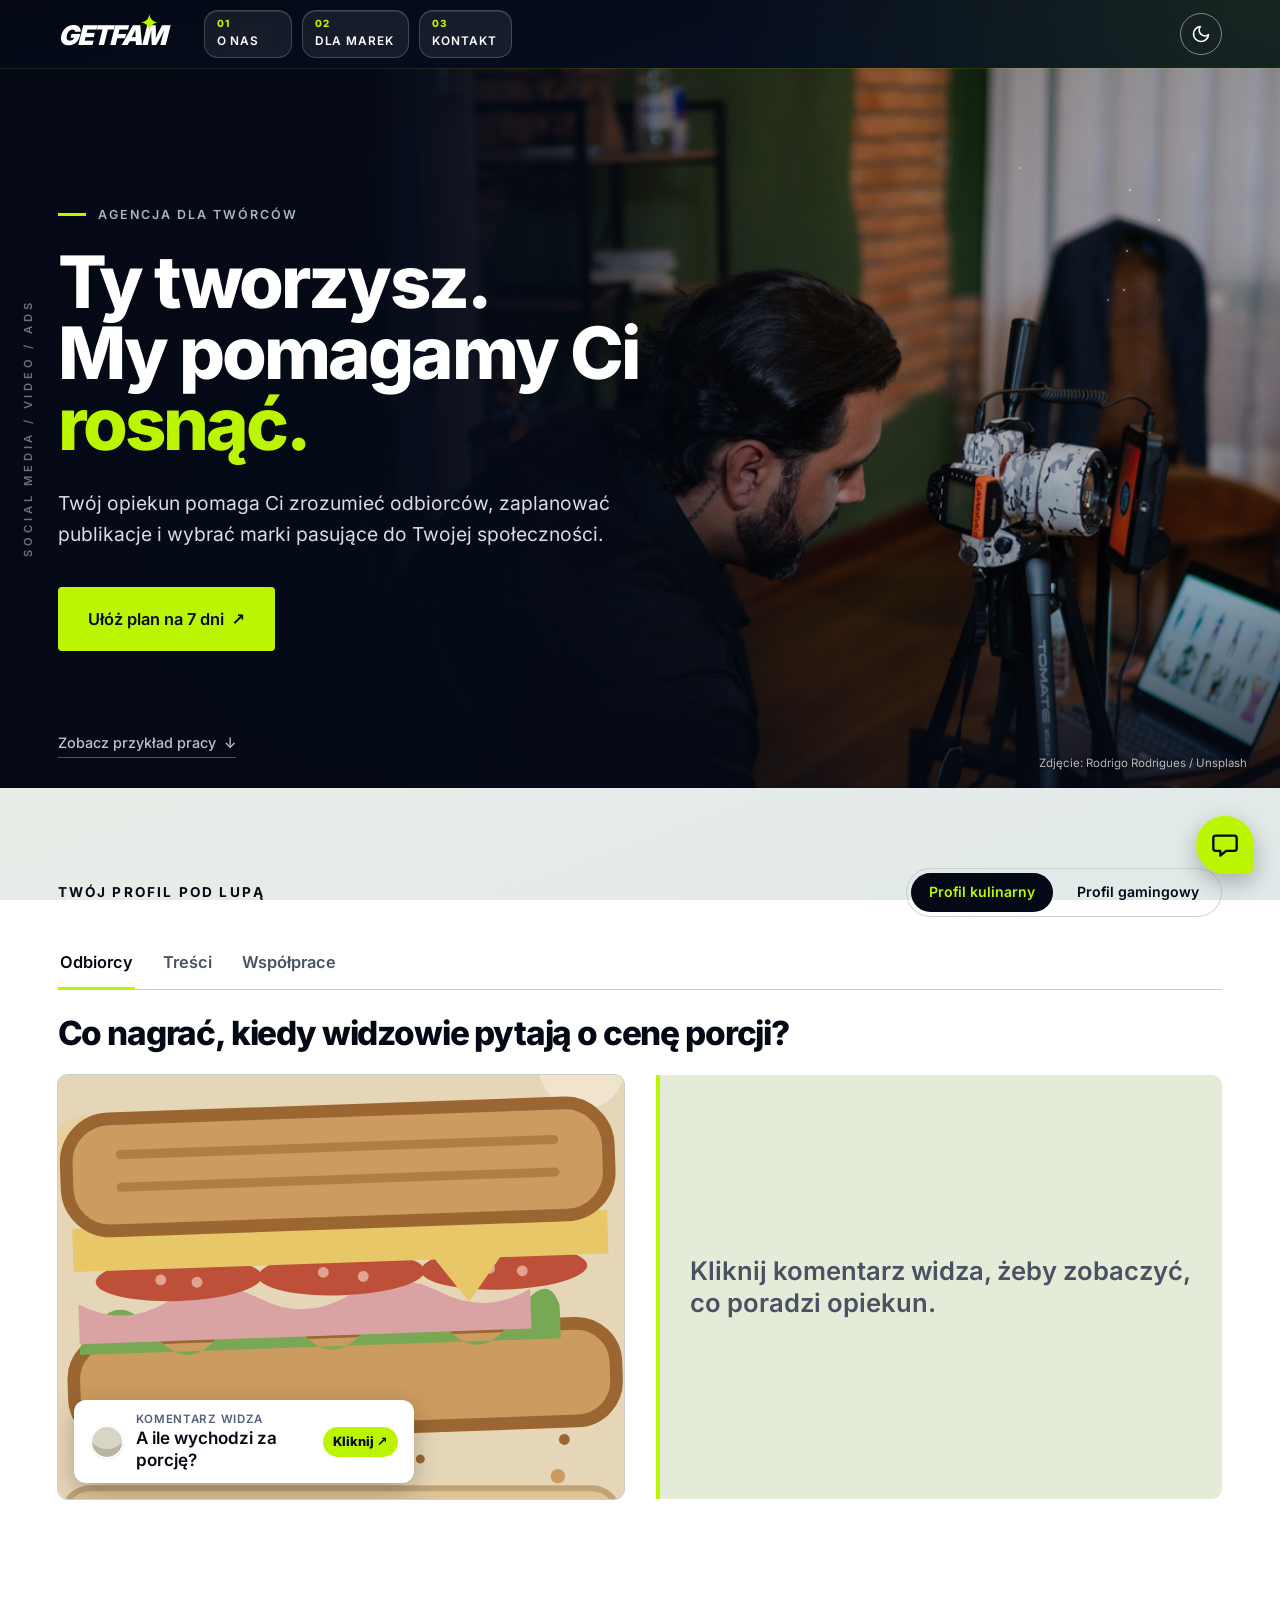
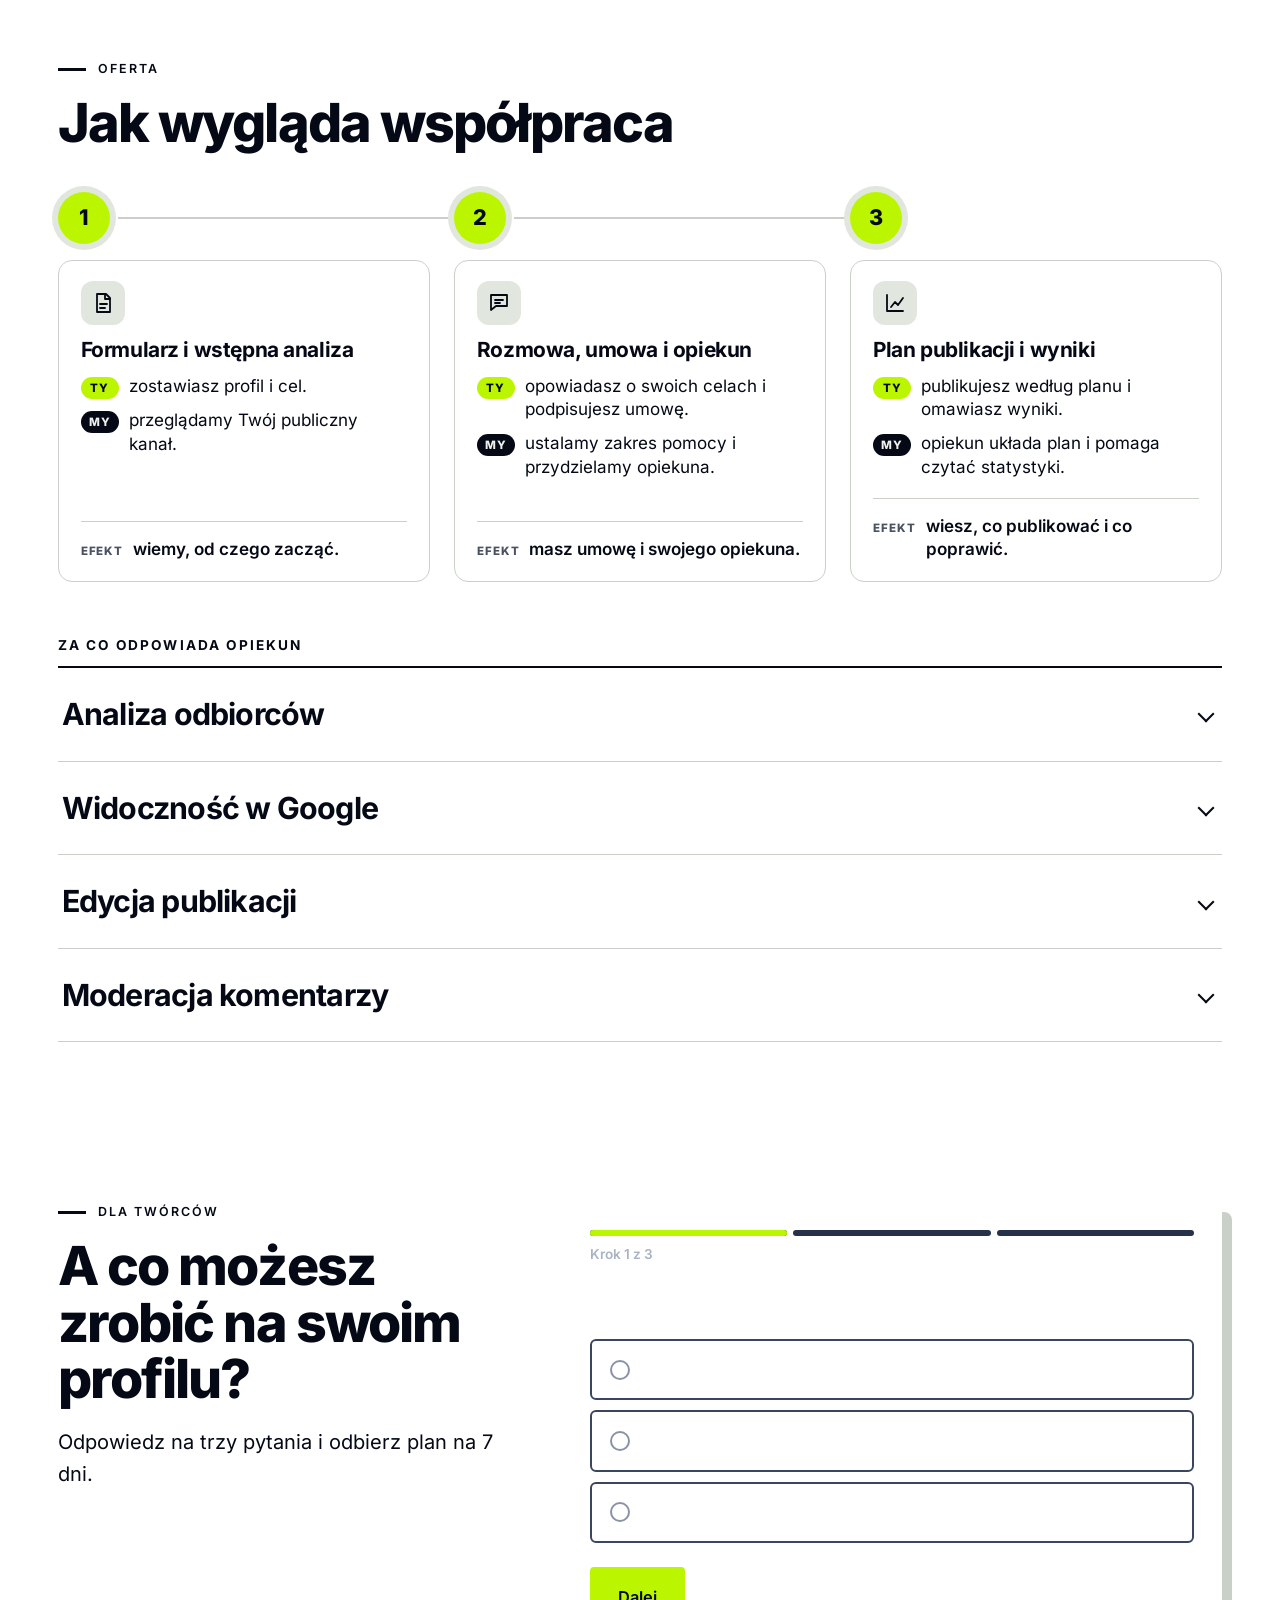
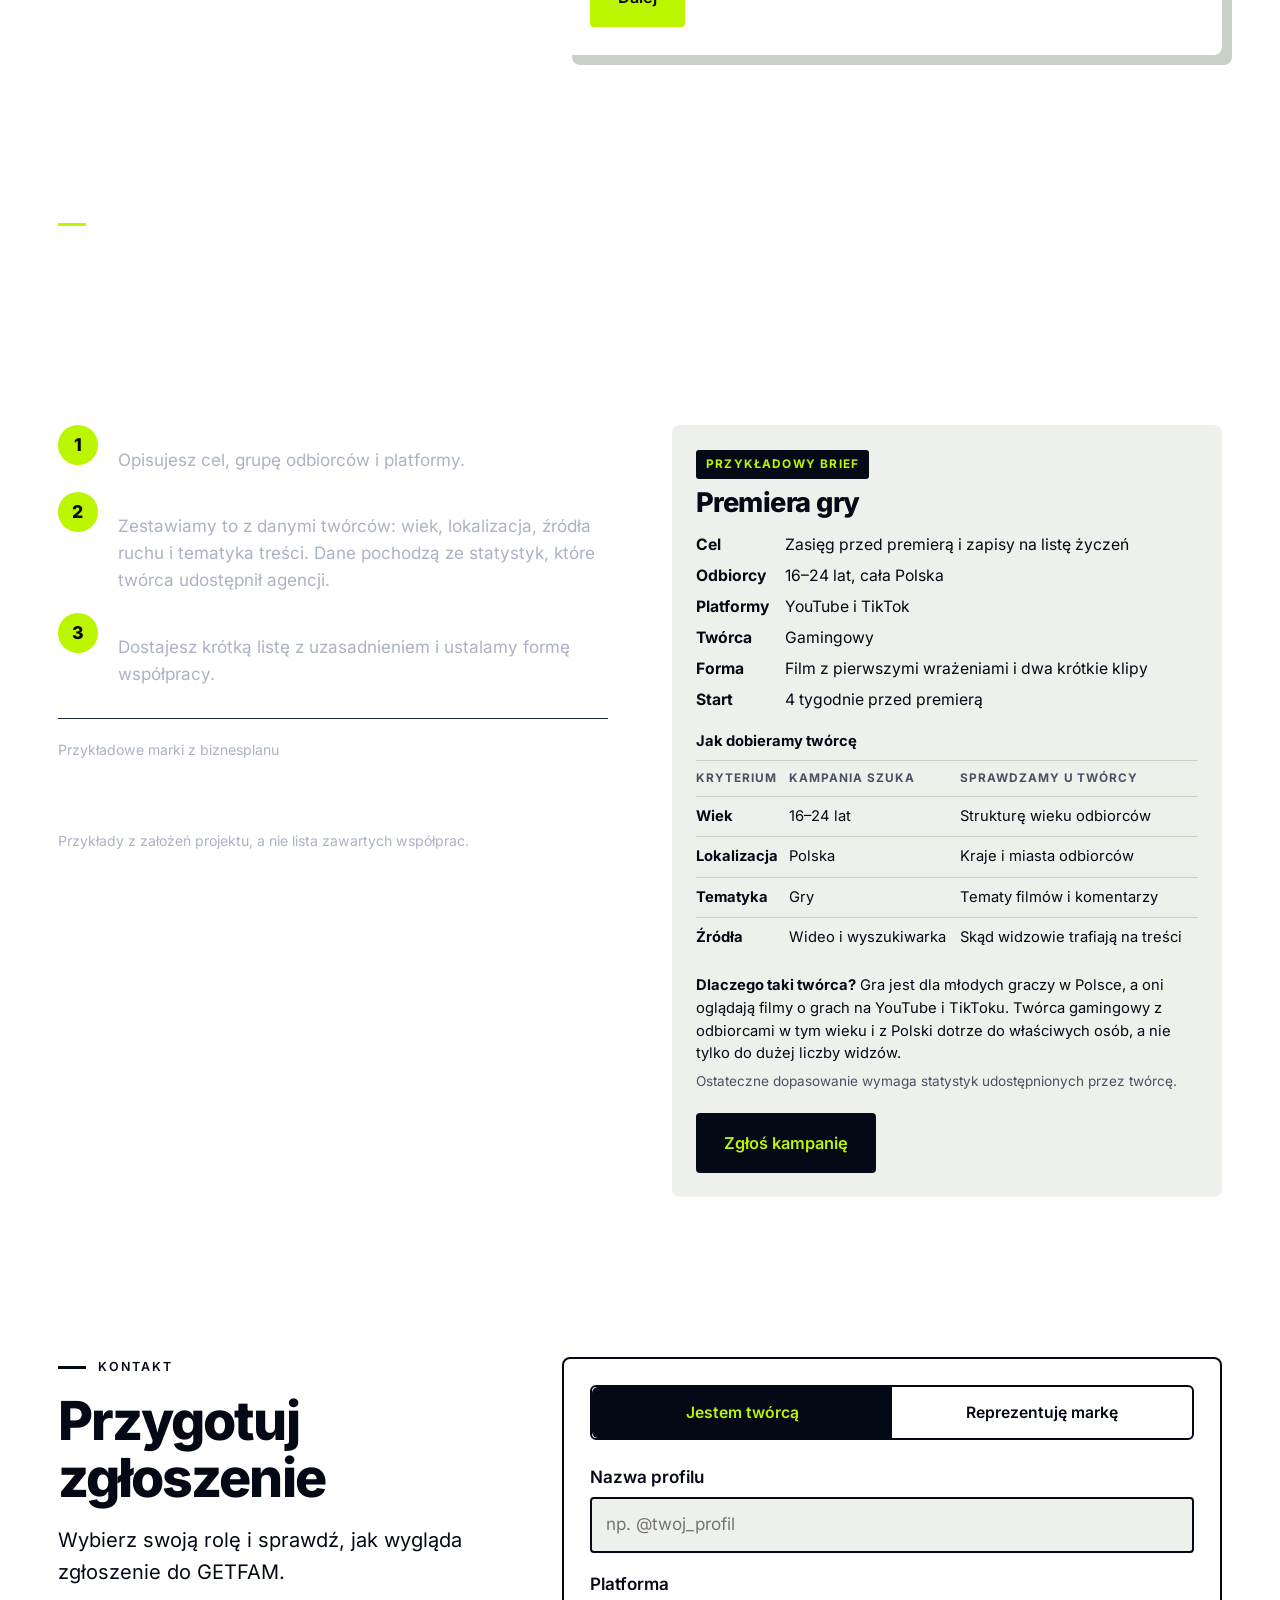
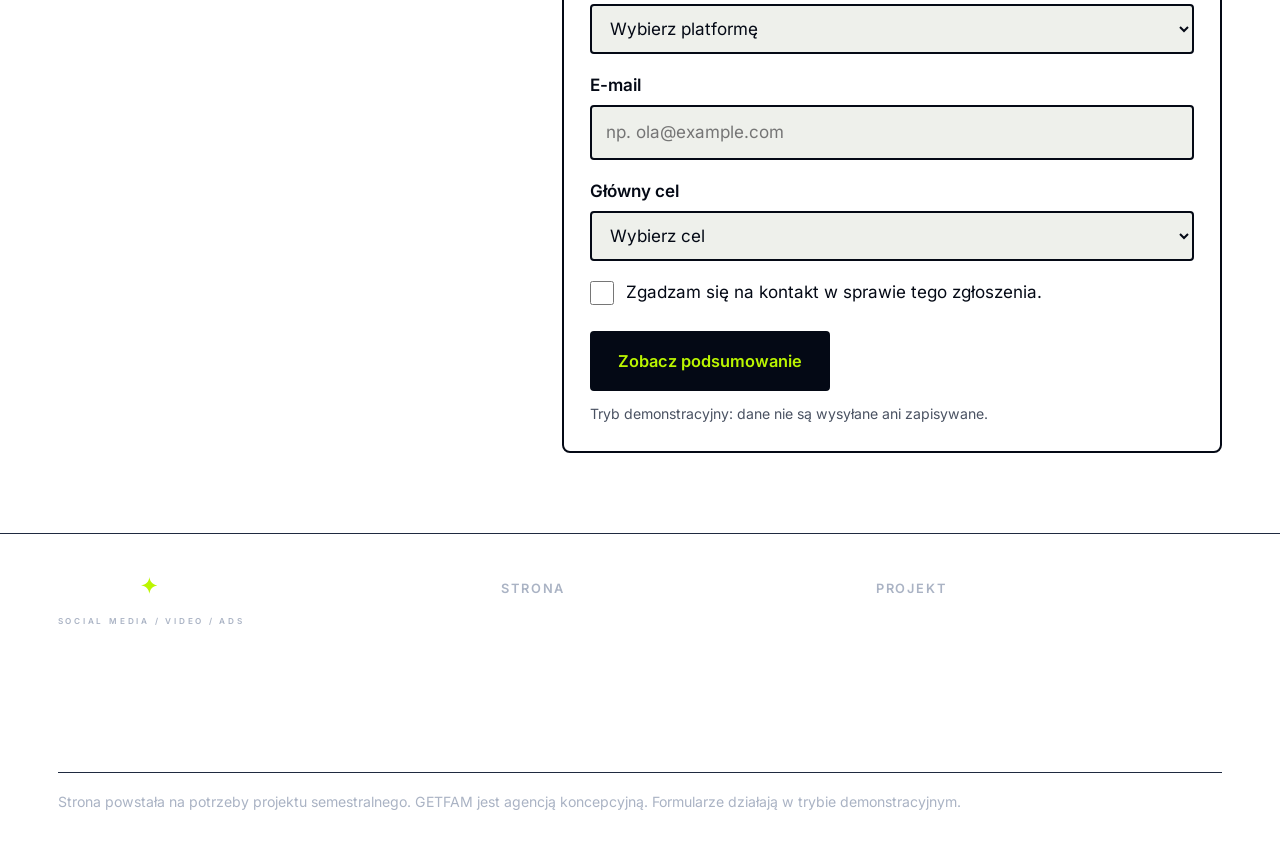
==== index.html @ a7b16c66 "Spójny gradient tła, nowe menu w polach, stonowane ilustracje kulinarne Co-Authored-By: Claude Sonne" ====
<!doctype html>
<html lang="pl">
<head>
  <meta charset="utf-8">
  <meta name="viewport" content="width=device-width, initial-scale=1">
  <title>GETFAM – agencja dla twórców internetowych</title>
  <meta name="description" content="GETFAM to ogólnopolska agencja dla osób od 16. roku życia, które chcą zostać twórcami internetowymi albo rozwinąć swój profil. Osobisty opiekun, analiza statystyk i współprace z markami.">
  <link rel="icon" href="data:image/svg+xml,%3Csvg xmlns='http://www.w3.org/2000/svg' viewBox='0 0 32 32'%3E%3Crect width='32' height='32' fill='%23040915'/%3E%3Cpath d='M16 3c1 8 5 12 13 13-8 1-12 5-13 13-1-8-5-12-13-13 8-1 12-5 13-13z' fill='%23bbf600'/%3E%3C/svg%3E">
  <script>
    (function () {
      var h = document.documentElement;
      h.classList.add('js');
      var t = null;
      try { t = localStorage.getItem('getfam-theme'); } catch (e) {}
      if (t !== 'light' && t !== 'dark') t = (window.matchMedia && window.matchMedia('(prefers-color-scheme: dark)').matches) ? 'dark' : 'light';
      h.setAttribute('data-theme', t);
      if (!(window.matchMedia && window.matchMedia('(prefers-reduced-motion: reduce)').matches)) h.classList.add('intro');
    })();
  </script>
  <link rel="stylesheet" href="css/style.css?v=20261119w">
</head>
<body>
  <a class="skip-link" href="#main">Przejdź do treści</a>

  <header class="site-header on-dark">
    <div class="container">
      <a class="logo" href="index.html" aria-label="GETFAM – strona główna">
        <svg class="logo__star" viewBox="0 0 24 24" aria-hidden="true" focusable="false"><path d="M12 0c.8 7 5 11.2 12 12-7 .8-11.2 5-12 12-.8-7-5-11.2-12-12 7-.8 11.2-5 12-12z"/></svg>GETFAM
      </a>
      <div class="header-right">
        <nav class="site-nav" id="menu" aria-label="Główna nawigacja">
          <ul>
            <li><a href="#oferta">O nas</a></li>
            <li><a href="#marki">Dla marek</a></li>
            <li><a href="#kontakt">Kontakt</a></li>
          </ul>
        </nav>
        <button class="theme-toggle" type="button" id="theme-toggle" aria-pressed="false" aria-label="Ciemny motyw" title="Przełącz motyw jasny / ciemny">
          <svg class="i-moon" viewBox="0 0 24 24" aria-hidden="true" focusable="false"><path d="M21 12.8A9 9 0 1 1 11.2 3a7 7 0 0 0 9.8 9.8z"/></svg>
          <svg class="i-sun" viewBox="0 0 24 24" aria-hidden="true" focusable="false"><circle cx="12" cy="12" r="4"/><path d="M12 2v2M12 20v2M4.9 4.9l1.4 1.4M17.7 17.7l1.4 1.4M2 12h2M20 12h2M4.9 19.1l1.4-1.4M17.7 6.3l1.4-1.4"/></svg>
        </button>
        <button class="nav-toggle" type="button" aria-expanded="false" aria-controls="menu">Menu</button>
      </div>
    </div>
  </header>

  <main id="main">
    <!-- PIERWSZY EKRAN -->
    <section class="hero on-dark" id="top" aria-labelledby="hero-title">
      <div class="hero__bg">
        <picture>
          <source media="(max-width: 739px)" srcset="img/hero-mobile.jpg" width="1000" height="1000">
          <img src="img/hero-wide.jpg" width="2200" height="1400" alt="Twórca w półprofilu pochyla się nad aparatem na statywie w studiu. Z prawej wpada jasne, ciepłe światło.">
        </picture>
      </div>
      <div class="hero__shade" aria-hidden="true"></div>
      <div class="dust" id="dust" aria-hidden="true">
        <div class="shaft" id="shaft"></div>
      </div>

      <div class="container hero__inner">
        <div class="hero__copy">
          <p class="eyebrow">Agencja dla twórców</p>
          <h1 id="hero-title"><span>Ty tworzysz.</span> <span>My pomagamy Ci</span> <span class="accent">rosnąć.</span></h1>
          <p class="hero__lead">Twój opiekun pomaga Ci zrozumieć odbiorców, zaplanować publikacje i wybrać marki pasujące do Twojej społeczności.</p>
          <div class="btn-row">
            <a class="btn btn--primary" href="#audyt" id="hero-cta">Ułóż plan na 7 dni <span class="btn__arrow" aria-hidden="true">↗</span></a>
          </div>
        </div>
      </div>
      <div class="hero__rail" aria-hidden="true"><span>Social media / Video / Ads</span></div>
      <a class="hero__scroll" href="#rolka">Zobacz przykład pracy <span aria-hidden="true">↓</span></a>
      <p class="hero__credit">Zdjęcie: Rodrigo Rodrigues / Unsplash</p>
    </section>


<!-- TWÓJ PROFIL POD LUPĄ -->
    <section class="section profile" id="rolka" aria-labelledby="profile-title">
      <div class="container">
        <div class="profile__head">
          <h2 class="profile__title" id="profile-title">Twój profil pod lupą</h2>
          <div class="examples" role="group" aria-label="Wybierz przykład profilu">
          <button class="chip" type="button" data-ex="food" aria-pressed="true">Profil kulinarny</button>
          <button class="chip" type="button" data-ex="game" aria-pressed="false">Profil gamingowy</button>
          </div>
        </div>

        <div class="pex" id="ex-food">
          <div class="tabs" role="tablist" aria-label="Obszar decyzji">
            <button class="tab" role="tab" type="button" id="food-tab-audience" aria-selected="true" aria-controls="food-panel-audience">Odbiorcy</button>
            <button class="tab" role="tab" type="button" id="food-tab-content" aria-selected="false" aria-controls="food-panel-content" tabindex="-1">Treści</button>
            <button class="tab" role="tab" type="button" id="food-tab-collab" aria-selected="false" aria-controls="food-panel-collab" tabindex="-1">Współprace</button>
          </div>

          <div class="panel" role="tabpanel" id="food-panel-audience" aria-labelledby="food-tab-audience" tabindex="0">
            <h3 class="panel__q">Co nagrać, kiedy widzowie pytają o cenę porcji?</h3>
            <div class="case">
              <figure class="case__shot">
                <img src="img/kadr-kanapka.svg" alt="Ciasny kadr gotowej kanapki z jednej rolki kulinarnej" width="540" height="960">
                <button class="comment" type="button" aria-expanded="false">
                  <span class="comment__avatar" aria-hidden="true"></span>
                  <span class="comment__body">
                    <span class="comment__who">Komentarz widza</span>
                    <span class="comment__text">A ile wychodzi za porcję?</span>
                  </span>
                  <span class="comment__go" aria-hidden="true">Kliknij ↗</span>
                </button>
              </figure>
              <div class="case__rec" aria-live="polite">
                <p class="rec__idle">Kliknij komentarz widza, żeby zobaczyć, co poradzi opiekun.</p>
                <div class="rec__body" hidden>
                  <p class="rec__label">Rekomendacja opiekuna</p>
                  <p class="rec__text">Zrób serię „Obiady do 15 zł”. W pierwszym kadrze pokaż danie i cenę porcji.</p>
                  <p class="rec__measure">Po trzech odcinkach porównaj liczbę zapisów na 1000 wyświetleń.</p>
                </div>
              </div>
            </div>
          </div>

          <div class="panel" role="tabpanel" id="food-panel-content" aria-labelledby="food-tab-content" tabindex="0" hidden>
            <h3 class="panel__q">Jak zacząć rolkę, żeby widz został po 3 sekundach?</h3>
            <div class="clip" data-view="before" data-shot="a" data-result="off" data-cap-before="Gotowe danie pojawia się dopiero w 8. sekundzie." data-cap-after="Rolka zaczyna się od przekrojonego dania, a składniki wracają zaraz potem." data-label-before="Kadr otwierający: składniki rozłożone na blacie" data-label-after="Nowy kadr otwierający: przekrojone danie">
              <div class="clip__frame" role="img" aria-label="Kadr otwierający: składniki rozłożone na blacie">
                <img class="shot shot--a" src="img/kadr-skladniki.svg" alt="" width="540" height="960">
                <img class="shot shot--b" src="img/kadr-kanapka.svg" alt="" width="540" height="960">
                <span class="clip__time" aria-hidden="true">0:00</span>
              </div>
              <div class="clip__side">
                <div class="switch" role="group" aria-label="Wersja rolki">
                  <button type="button" data-view="before" aria-pressed="true">Pierwsza wersja</button>
                  <button type="button" data-view="after" aria-pressed="false">Po przesunięciu</button>
                </div>
                <p class="clip__caption" aria-live="polite">Gotowe danie pojawia się dopiero w 8. sekundzie.</p>

                <div class="timeline" aria-hidden="true">
                  <div class="timeline__track">
                    <div class="seg seg--cut"><img src="img/kadr-kanapka.svg" alt=""><span>Przekrojenie</span></div>
                    <div class="seg seg--ing"><img src="img/kadr-skladniki.svg" alt=""><span>Składniki</span></div>
                    <div class="seg seg--recipe"><span>Przepis</span></div>
                  </div>
                  <div class="timeline__ticks"><span>0:00</span><span>0:08</span><span>0:15</span></div>
                </div>

                <figure class="retention">
                  <figcaption>Ile osób zostaje po 3 sekundach</figcaption>
                  <div class="bar-row"><span>Pierwsza wersja</span><div class="bar"><i style="--w:41%"></i></div><b>41%</b></div>
                  <div class="bar-row"><span>Po przesunięciu</span><div class="bar bar--after"><i style="--w:63%"></i></div><b>63%</b></div>
                </figure>
              </div>
            </div>
          </div>

          <div class="panel" role="tabpanel" id="food-panel-collab" aria-labelledby="food-tab-collab" tabindex="0" hidden>
            <h3 class="panel__q">Firma chce być w Twoim filmie. Jak to zrobić dobrze?</h3>
            <div class="picker">
              <p class="picker__label" id="food-picker-label">Firma płaci Ci za pokazanie jej produktu w Twoim filmie. Kliknij produkt, a zobaczysz, jak opiekun wymyśliłby taki film, żeby widzowie go polubili:</p>
              <div class="chips" role="group" aria-labelledby="food-picker-label">
                <button class="chip" type="button" data-pick="makaron" data-idea="Odcinek „Makaron na trzy sposoby”: jeden produkt, trzy przepisy poniżej 10 zł za porcję." data-why="Twoi widzowie pytają o cenę porcji, więc film pokazuje to, czego i tak szukają." aria-pressed="false">Makaron</button>
                <button class="chip" type="button" data-pick="ryz" data-idea="Seria „Ryż na cały tydzień”: pięć obiadów z jednego opakowania, z ceną porcji w pierwszym kadrze." data-why="To rozwija Twój pomysł na tanie obiady, więc film nie wygląda jak reklama." aria-pressed="false">Ryż</button>
                <button class="chip" type="button" data-pick="pomidory" data-idea="Rolka „Jedna puszka, trzy dania”: sos, zupa i shakshuka, z kosztem każdego dania na ekranie." data-why="Widzowie dostają konkretny przepis, a marka jest w nim naturalnie." aria-pressed="false">Pomidory w puszce</button>
              </div>
              <div class="insight__tip pick-out" aria-live="polite"><p class="pick-hint">Wybierz jedną z opcji powyżej.</p></div>
            </div>
          </div>
        </div>

        <div class="pex" id="ex-game" hidden>
          <div class="tabs" role="tablist" aria-label="Obszar decyzji">
            <button class="tab" role="tab" type="button" id="game-tab-audience" aria-selected="true" aria-controls="game-panel-audience">Odbiorcy</button>
            <button class="tab" role="tab" type="button" id="game-tab-content" aria-selected="false" aria-controls="game-panel-content" tabindex="-1">Treści</button>
            <button class="tab" role="tab" type="button" id="game-tab-collab" aria-selected="false" aria-controls="game-panel-collab" tabindex="-1">Współprace</button>
          </div>

          <div class="panel" role="tabpanel" id="game-panel-audience" aria-labelledby="game-tab-audience" tabindex="0">
            <h3 class="panel__q">Co nagrać, kiedy widzowie pytają o Twoje ustawienia?</h3>
            <div class="case">
              <figure class="case__shot">
                <img src="img/kadr-gra-akcja.svg" alt="Ujęcie z gry akcji: celownik na sylwetce przeciwnika, pasek zdrowia i amunicji" width="540" height="960">
                <button class="comment" type="button" aria-expanded="false">
                  <span class="comment__avatar" aria-hidden="true"></span>
                  <span class="comment__body">
                    <span class="comment__who">Komentarz widza</span>
                    <span class="comment__text">Jakie masz ustawienia myszki?</span>
                  </span>
                  <span class="comment__go" aria-hidden="true">Kliknij ↗</span>
                </button>
              </figure>
              <div class="case__rec" aria-live="polite">
                <p class="rec__idle">Kliknij komentarz widza, żeby zobaczyć, co poradzi opiekun.</p>
                <div class="rec__body" hidden>
                  <p class="rec__label">Rekomendacja opiekuna</p>
                  <p class="rec__text">Nagraj film „Moje ustawienia w 60 sekund”. Pokaż czułość i celownik na ekranie już w pierwszej sekundzie.</p>
                  <p class="rec__measure">Po trzech filmach porównaj liczbę zapisów i udostępnień na 1000 wyświetleń.</p>
                </div>
              </div>
            </div>
          </div>

          <div class="panel" role="tabpanel" id="game-panel-content" aria-labelledby="game-tab-content" tabindex="0" hidden>
            <h3 class="panel__q">Jak zacząć klip, żeby widz został po 3 sekundach?</h3>
            <div class="clip" data-view="before" data-shot="a" data-result="off" data-cap-before="Najlepsza akcja zaczyna się dopiero w 8. sekundzie." data-cap-after="Klip zaczyna się od akcji, a wstęp i ładowanie gry znikają." data-label-before="Kadr otwierający: ekran ładowania gry" data-label-after="Nowy kadr otwierający: akcja z gry">
              <div class="clip__frame" role="img" aria-label="Kadr otwierający: ekran ładowania gry">
                <img class="shot shot--a" src="img/kadr-gra-wstep.svg" alt="" width="540" height="960">
                <img class="shot shot--b" src="img/kadr-gra-akcja.svg" alt="" width="540" height="960">
                <span class="clip__time" aria-hidden="true">0:00</span>
              </div>
              <div class="clip__side">
                <div class="switch" role="group" aria-label="Wersja rolki">
                  <button type="button" data-view="before" aria-pressed="true">Pierwsza wersja</button>
                  <button type="button" data-view="after" aria-pressed="false">Po przesunięciu</button>
                </div>
                <p class="clip__caption" aria-live="polite">Najlepsza akcja zaczyna się dopiero w 8. sekundzie.</p>

                <div class="timeline" aria-hidden="true">
                  <div class="timeline__track">
                    <div class="seg seg--cut"><img src="img/kadr-gra-akcja.svg" alt=""><span>Akcja</span></div>
                    <div class="seg seg--ing"><img src="img/kadr-gra-wstep.svg" alt=""><span>Wstęp</span></div>
                    <div class="seg seg--recipe"><span>Komentarz</span></div>
                  </div>
                  <div class="timeline__ticks"><span>0:00</span><span>0:08</span><span>0:15</span></div>
                </div>

                <figure class="retention">
                  <figcaption>Ile osób zostaje po 3 sekundach</figcaption>
                  <div class="bar-row"><span>Pierwsza wersja</span><div class="bar"><i style="--w:38%"></i></div><b>38%</b></div>
                  <div class="bar-row"><span>Po przesunięciu</span><div class="bar bar--after"><i style="--w:59%"></i></div><b>59%</b></div>
                </figure>
              </div>
            </div>
          </div>

          <div class="panel" role="tabpanel" id="game-panel-collab" aria-labelledby="game-tab-collab" tabindex="0" hidden>
            <h3 class="panel__q">Firma chce być w Twoim filmie. Jak to zrobić dobrze?</h3>
            <div class="picker">
              <p class="picker__label" id="game-picker-label">Firma płaci Ci za pokazanie jej produktu w Twoim filmie. Kliknij produkt, a zobaczysz, jak opiekun wymyśliłby taki film, żeby widzowie go polubili:</p>
              <div class="chips" role="group" aria-labelledby="game-picker-label">
                <button class="chip" type="button" data-pick="sluchawki" data-idea="Film „Słychać wroga wcześniej?”: ta sama mapa, dwa zestawy słuchawek i porównanie wyników." data-why="Widzowie sami chcą wiedzieć, czy sprzęt daje przewagę, więc test ich interesuje." aria-pressed="false">Słuchawki</button>
                <button class="chip" type="button" data-pick="fotel" data-idea="Seria „Sześć godzin w jednym fotelu”: maraton gry z notatką o komforcie po każdej godzinie." data-why="Twoi widzowie grają długo, więc komfort jest dla nich realnym tematem." aria-pressed="false">Fotel gamingowy</button>
                <button class="chip" type="button" data-pick="klucze" data-idea="Premiera gry: pierwsze wrażenia na żywo i krótkie klipy z najlepszymi momentami." data-why="To zwykły format Twojego kanału, a marka dostaje zasięg przed premierą." aria-pressed="false">Nowa gra</button>
              </div>
              <div class="insight__tip pick-out" aria-live="polite"><p class="pick-hint">Wybierz jedną z opcji powyżej.</p></div>
            </div>
          </div>
        </div>
      </div>
    </section>


<!-- OFERTA -->
    <section class="section section--alt" id="oferta" aria-labelledby="offer-title">
      <div class="container">
        <p class="eyebrow">Oferta</p>
        <h2 class="section-title" id="offer-title">Jak wygląda współpraca</h2>

        <ol class="steps3" id="steps3">
          <li class="step">
            <span class="step__num" aria-hidden="true">1</span>
            <div class="step__card">
              <span class="step__icon"><svg viewBox="0 0 24 24" aria-hidden="true" focusable="false"><path d="M6 3h9l4 4v14H6z"/><path d="M14 3v5h5M9 13h7M9 17h5"/></svg></span>
              <h3>Formularz i wstępna analiza</h3>
              <p class="step__row"><b class="step__who step__who--you">Ty</b><span>zostawiasz profil i cel.</span></p>
              <p class="step__row"><b class="step__who">My</b><span>przeglądamy Twój publiczny kanał.</span></p>
              <p class="step__out"><b>Efekt</b><span>wiemy, od czego zacząć.</span></p>
            </div>
          </li>
          <li class="step">
            <span class="step__num" aria-hidden="true">2</span>
            <div class="step__card">
              <span class="step__icon"><svg viewBox="0 0 24 24" aria-hidden="true" focusable="false"><path d="M4 4h16v11H9l-5 4z"/><path d="M8 9h8M8 12h5"/></svg></span>
              <h3>Rozmowa, umowa i opiekun</h3>
              <p class="step__row"><b class="step__who step__who--you">Ty</b><span>opowiadasz o swoich celach i podpisujesz umowę.</span></p>
              <p class="step__row"><b class="step__who">My</b><span>ustalamy zakres pomocy i przydzielamy opiekuna.</span></p>
              <p class="step__out"><b>Efekt</b><span>masz umowę i swojego opiekuna.</span></p>
            </div>
          </li>
          <li class="step">
            <span class="step__num" aria-hidden="true">3</span>
            <div class="step__card">
              <span class="step__icon"><svg viewBox="0 0 24 24" aria-hidden="true" focusable="false"><path d="M4 20V4M4 20h16"/><path d="M8 16l4-5 3 3 5-7"/></svg></span>
              <h3>Plan publikacji i wyniki</h3>
              <p class="step__row"><b class="step__who step__who--you">Ty</b><span>publikujesz według planu i omawiasz wyniki.</span></p>
              <p class="step__row"><b class="step__who">My</b><span>opiekun układa plan i pomaga czytać statystyki.</span></p>
              <p class="step__out"><b>Efekt</b><span>wiesz, co publikować i co poprawić.</span></p>
            </div>
          </li>
        </ol>

        <h3 class="services-title">Za co odpowiada opiekun</h3>
        <div class="services">
          <details class="service">
            <summary>Analiza odbiorców</summary>
            <div class="service__body">
              <p>Za Twoją zgodą korzystamy z danych o wieku i lokalizacji odbiorców, źródłach ruchu i wyświetleniach. Opiekun tłumaczy je prostym językiem.</p>
              <p class="example"><b>Przykład</b>Większość nowych widzów trafia do Ciebie z wyszukiwarki, a nie z polecanych? Kolejny film warto oprzeć na pytaniu, które ludzie wpisują w wyszukiwarkę.</p>
            </div>
          </details>
          <details class="service">
            <summary>Widoczność w Google</summary>
            <div class="service__body">
              <p>Dbamy o SEO, czyli o to, żeby publiczne treści dało się znaleźć w Google. Tytuł i opis mówią wyszukiwarce, o czym jest materiał, więc pomagamy je pisać.</p>
              <p class="example"><b>Przykład</b>Film „Jak zacząć na TikToku: 5 pierwszych kroków” z opisem, który w pierwszych zdaniach powtarza to pytanie, ma większą szansę trafić do osoby, która wpisała je w Google.</p>
            </div>
          </details>
          <details class="service">
            <summary>Edycja publikacji</summary>
            <div class="service__body">
              <p>W uzgodnionym zakresie pomagamy skracać materiały, dodawać napisy i poprawiać opisy. Decyzja o publikacji zawsze należy do Ciebie.</p>
              <p class="example"><b>Przykład</b>Wysyłasz surowy film. Dostajesz propozycję skrótu i napisów, a Ty akceptujesz ją albo wskazujesz poprawki.</p>
            </div>
          </details>
          <details class="service">
            <summary>Moderacja komentarzy</summary>
            <div class="service__body">
              <p>Na Twoją prośbę ukrywamy spam i obraźliwe komentarze według zasad, które ustalisz z opiekunem. Działamy tylko w uzgodnionym zakresie.</p>
              <p class="example"><b>Przykład</b>Ustalasz, że ukrywamy linki reklamowe i wulgaryzmy. Pytania widzów zostawiamy Tobie albo oznaczamy do odpowiedzi.</p>
            </div>
          </details>
        </div>
      </div>
    </section>


<!-- AUDYT -->
    <section class="section" id="audyt" aria-labelledby="audit-title">
      <div class="container audit-wrap">
        <div>
          <p class="eyebrow">Dla twórców</p>
          <h2 class="section-title" id="audit-title">A co możesz zrobić na swoim profilu?</h2>
          <p class="lead">Odpowiedz na trzy pytania i odbierz plan na 7 dni.</p>
        </div>

        <div class="audit" id="audit">
          <form id="audit-form" novalidate>
            <ol class="audit__progress" aria-hidden="true">
              <li></li><li></li><li></li>
            </ol>
            <p class="audit__count" id="audit-count" aria-live="polite">Krok 1 z 3</p>

            <fieldset class="audit__step" data-key="platform">
              <legend tabindex="-1">Na jakiej platformie tworzysz?</legend>
              <div class="options">
                <label class="option"><input type="radio" name="platform" value="tiktok"><span class="option__body">TikTok</span></label>
                <label class="option"><input type="radio" name="platform" value="instagram"><span class="option__body">Instagram</span></label>
                <label class="option"><input type="radio" name="platform" value="youtube"><span class="option__body">YouTube</span></label>
              </div>
            </fieldset>

            <fieldset class="audit__step" data-key="stage" hidden>
              <legend tabindex="-1">Na jakim jesteś etapie?</legend>
              <div class="options">
                <label class="option"><input type="radio" name="stage" value="start"><span class="option__body">Dopiero zaczynam<small>Mam kilka materiałów albo żadnego.</small></span></label>
                <label class="option"><input type="radio" name="stage" value="irregular"><span class="option__body">Publikuję nieregularnie<small>Są przerwy i brakuje stałego rytmu.</small></span></label>
                <label class="option"><input type="radio" name="stage" value="regular"><span class="option__body">Publikuję regularnie<small>Mam stały rytm i historię statystyk.</small></span></label>
              </div>
            </fieldset>

            <fieldset class="audit__step" data-key="goal" hidden>
              <legend tabindex="-1">Co jest dla Ciebie najważniejsze?</legend>
              <div class="options">
                <label class="option"><input type="radio" name="goal" value="reach"><span class="option__body">Większy zasięg</span></label>
                <label class="option"><input type="radio" name="goal" value="community"><span class="option__body">Aktywniejsza społeczność</span></label>
                <label class="option"><input type="radio" name="goal" value="brand"><span class="option__body">Pierwsza współpraca z marką</span></label>
              </div>
            </fieldset>

            <p class="audit__error" id="audit-error" role="alert" hidden>Wybierz jedną odpowiedź, żeby przejść dalej.</p>

            <div class="audit__actions" id="audit-actions">
              <button class="btn" type="button" id="audit-back" hidden>Wstecz</button>
              <button class="btn btn--primary" type="button" id="audit-next">Dalej</button>
            </div>
          </form>

          <div class="audit__result" id="audit-result" hidden>
            <div class="result-head">
              <h3 id="audit-result-title" tabindex="-1">Twój plan na 7 dni</h3>
              <span class="burst" id="audit-burst" aria-hidden="true"><i></i><i></i><i></i></span>
            </div>
            <p class="audit__summary" id="audit-summary"></p>
            <ol class="plan" id="audit-plan"></ol>
            <p class="audit__disclaimer">Wskazówki ogólne, dobrane do trzech odpowiedzi. Nie są analizą Twojego konta ani obietnicą wyników.</p>
            <div class="audit__actions">
              <button class="btn btn--primary" type="button" id="audit-to-form">Omów plan z opiekunem</button>
              <button class="btn" type="button" id="audit-edit">Cofnij do ostatniego kroku</button>
              <button class="btn btn--ghost" type="button" id="audit-restart">Zrób audyt od nowa</button>
            </div>
          </div>
        </div>
      </div>
    </section>

    <!-- DLA MAREK -->
    <section class="section section--dark on-dark" id="marki" aria-labelledby="brands-title">
      <div class="container">
        <p class="eyebrow">Dla marek</p>
        <h2 class="section-title" id="brands-title">Dobieramy twórcę do odbiorców kampanii</h2>
        <p class="lead">Nie zaczynamy od liczby obserwujących, tylko od pytania, kto ma zobaczyć kampanię.</p>

        <div class="brands-grid">
          <div>
            <ol class="steps-list">
              <li>
                <div><h3>Brief</h3><p>Opisujesz cel, grupę odbiorców i platformy.</p></div>
              </li>
              <li>
                <div><h3>Porównanie odbiorców</h3><p>Zestawiamy to z danymi twórców: wiek, lokalizacja, źródła ruchu i tematyka treści. Dane pochodzą ze statystyk, które twórca udostępnił agencji.</p></div>
              </li>
              <li>
                <div><h3>Propozycja twórców</h3><p>Dostajesz krótką listę z uzasadnieniem i ustalamy formę współpracy.</p></div>
              </li>
            </ol>

            <div class="brand-list">
              <p class="fine">Przykładowe marki z biznesplanu</p>
              <p class="names">CeraVe · War Thunder · Lipton · G2A · KFC · InPost · Shein · Temu · Zalando</p>
              <p class="fine">Przykłady z założeń projektu, a nie lista zawartych współprac.</p>
            </div>
          </div>

          <article class="brief" aria-labelledby="brief-title">
            <span class="tag">Przykładowy brief</span>
            <h3 id="brief-title">Premiera gry</h3>
            <dl>
              <dt>Cel</dt><dd>Zasięg przed premierą i zapisy na listę życzeń</dd>
              <dt>Odbiorcy</dt><dd>16–24 lat, cała Polska</dd>
              <dt>Platformy</dt><dd>YouTube i TikTok</dd>
              <dt>Twórca</dt><dd>Gamingowy</dd>
              <dt>Forma</dt><dd>Film z pierwszymi wrażeniami i dwa krótkie klipy</dd>
              <dt>Start</dt><dd>4 tygodnie przed premierą</dd>
            </dl>
            <table class="match">
              <caption>Jak dobieramy twórcę</caption>
              <thead><tr><th scope="col">Kryterium</th><th scope="col">Kampania szuka</th><th scope="col">Sprawdzamy u twórcy</th></tr></thead>
              <tbody>
                <tr><th scope="row">Wiek</th><td>16–24 lat</td><td>Strukturę wieku odbiorców</td></tr>
                <tr><th scope="row">Lokalizacja</th><td>Polska</td><td>Kraje i miasta odbiorców</td></tr>
                <tr><th scope="row">Tematyka</th><td>Gry</td><td>Tematy filmów i komentarzy</td></tr>
                <tr><th scope="row">Źródła</th><td>Wideo i wyszukiwarka</td><td>Skąd widzowie trafiają na treści</td></tr>
              </tbody>
            </table>
            <p class="why"><strong>Dlaczego taki twórca?</strong> Gra jest dla młodych graczy w Polsce, a oni oglądają filmy o grach na YouTube i TikToku. Twórca gamingowy z odbiorcami w tym wieku i z Polski dotrze do właściwych osób, a nie tylko do dużej liczby widzów.</p>
            <p class="match-note">Ostateczne dopasowanie wymaga statystyk udostępnionych przez twórcę.</p>
            <button class="btn btn--dark" type="button" id="brief-cta">Zgłoś kampanię</button>
          </article>
        </div>
      </div>
    </section>

    <!-- KONTAKT -->
    <section class="section" id="kontakt" aria-labelledby="contact-title">
      <div class="container contact-grid">
        <div>
          <p class="eyebrow">Kontakt</p>
          <h2 class="section-title" id="contact-title">Przygotuj zgłoszenie</h2>
          <p class="lead">Wybierz swoją rolę i sprawdź, jak wygląda zgłoszenie do GETFAM.</p>
        </div>

        <div class="form-card">
          <form id="contact-form" novalidate>
            <fieldset class="segmented" id="role-group">
              <legend class="sr-only">Kim jesteś?</legend>
              <label><input type="radio" name="role" value="creator" checked><span>Jestem twórcą</span></label>
              <label><input type="radio" name="role" value="brand"><span>Reprezentuję markę</span></label>
            </fieldset>

            <p class="form-status" id="form-status" role="alert" hidden></p>

            <div data-role="creator">
              <div class="field">
                <label for="c_name">Nazwa profilu</label>
                <input type="text" id="c_name" name="c_name" autocomplete="off" aria-describedby="c_name-error" placeholder="np. @twoj_profil">
                <p class="field__error" id="c_name-error" hidden></p>
              </div>
              <div class="field">
                <label for="c_platform">Platforma</label>
                <select id="c_platform" name="c_platform" aria-describedby="c_platform-error">
                  <option value="">Wybierz platformę</option>
                  <option value="tiktok">TikTok</option>
                  <option value="instagram">Instagram</option>
                  <option value="youtube">YouTube</option>
                </select>
                <p class="field__error" id="c_platform-error" hidden></p>
              </div>
              <div class="field">
                <label for="c_email">E-mail</label>
                <input type="email" id="c_email" name="c_email" autocomplete="email" aria-describedby="c_email-error" placeholder="np. ola@example.com">
                <p class="field__error" id="c_email-error" hidden></p>
              </div>
              <div class="field">
                <label for="c_goal">Główny cel</label>
                <select id="c_goal" name="c_goal" aria-describedby="c_goal-error">
                  <option value="">Wybierz cel</option>
                  <option value="reach">Większy zasięg</option>
                  <option value="community">Aktywniejsza społeczność</option>
                  <option value="brand">Pierwsza współpraca z marką</option>
                </select>
                <p class="field__error" id="c_goal-error" hidden></p>
              </div>
            </div>

            <div data-role="brand" hidden>
              <div class="field">
                <label for="b_name">Nazwa firmy</label>
                <input type="text" id="b_name" name="b_name" autocomplete="organization" aria-describedby="b_name-error">
                <p class="field__error" id="b_name-error" hidden></p>
              </div>
              <div class="field">
                <label for="b_email">E-mail służbowy</label>
                <input type="email" id="b_email" name="b_email" autocomplete="email" aria-describedby="b_email-error" placeholder="np. imie@firma.pl">
                <p class="field__error" id="b_email-error" hidden></p>
              </div>
              <div class="field">
                <label for="b_brief">Krótki opis kampanii <span class="hint">Cel, odbiorcy, platformy, termin. Co najmniej 20 znaków.</span></label>
                <textarea id="b_brief" name="b_brief" aria-describedby="b_brief-error"></textarea>
                <p class="field__error" id="b_brief-error" hidden></p>
              </div>
            </div>

            <div class="field">
              <div class="check">
                <input type="checkbox" id="consent" name="consent" aria-describedby="consent-error">
                <label for="consent">Zgadzam się na kontakt w sprawie tego zgłoszenia.</label>
              </div>
              <p class="field__error" id="consent-error" hidden></p>
            </div>

            <button class="btn btn--dark" type="submit">Zobacz podsumowanie</button>
            <p class="muted form-note">Tryb demonstracyjny: dane nie są wysyłane ani zapisywane.</p>
          </form>

          <div class="summary" id="summary" hidden>
            <p class="demo-badge">Tryb demonstracyjny — dane nie zostały wysłane</p>
            <h3 id="summary-title" tabindex="-1">Podsumowanie zgłoszenia</h3>
            <dl id="summary-list"></dl>
            <div class="btn-row">
              <button class="btn btn--dark" type="button" id="summary-edit">Wróć do edycji</button>
              <button class="btn btn--ghost" type="button" id="summary-new">Nowe zgłoszenie</button>
            </div>
          </div>
        </div>
      </div>
    </section>
  </main>

  <footer class="site-footer on-dark">
    <div class="container">
      <div class="footer-grid">
        <div>
          <a class="logo" href="index.html" aria-label="GETFAM – strona główna">
            <svg class="logo__star" viewBox="0 0 24 24" aria-hidden="true" focusable="false"><path d="M12 0c.8 7 5 11.2 12 12-7 .8-11.2 5-12 12-.8-7-5-11.2-12-12 7-.8 11.2-5 12-12z"/></svg>GETFAM<span class="logo__tag">Social media / Video / Ads</span>
          </a>
        </div>
        <div>
          <h2>Strona</h2>
          <ul>
            <li><a href="#audyt">Dla twórców</a></li>
            <li><a href="#oferta">Oferta</a></li>
            <li><a href="#marki">Dla marek</a></li>
            <li><a href="#kontakt">Kontakt</a></li>
          </ul>
        </div>
        <div>
          <h2>Projekt</h2>
          <ul>
            <li><a href="o-projekcie.html">O projekcie</a></li>
          </ul>
        </div>
      </div>
      <p class="footer-note">Strona powstała na potrzeby projektu semestralnego. GETFAM jest agencją koncepcyjną. Formularze działają w trybie demonstracyjnym.</p>
    </div>
  </footer>

  <div class="gfbot" id="gfbot">
    <section class="gfbot__panel" id="gfbot-panel" role="dialog" aria-labelledby="gfbot-title" hidden>
      <header class="gfbot__head">
        <svg class="gfbot__star" viewBox="0 0 24 24" aria-hidden="true" focusable="false"><path d="M12 0c.8 7 5 11.2 12 12-7 .8-11.2 5-12 12-.8-7-5-11.2-12-12 7-.8 11.2-5 12-12z"/></svg>
        <h2 id="gfbot-title">Czat GETFAM</h2>
        <button class="gfbot__close" type="button" id="gfbot-close" aria-label="Zamknij czat">×</button>
      </header>
      <div class="gfbot__log" id="gfbot-log" role="log" aria-live="polite">
        <p class="gfbot__msg gfbot__msg--bot">Cześć! W czym możemy pomóc?</p>
      </div>
      <form class="gfbot__form" id="gfbot-form" autocomplete="off">
        <label class="sr-only" for="gfbot-input">Twoja wiadomość</label>
        <input type="text" id="gfbot-input" placeholder="Napisz wiadomość…" maxlength="300">
        <button type="submit" class="gfbot__send" aria-label="Wyślij">↗</button>
      </form>
    </section>
    <button class="gfbot__toggle" type="button" id="gfbot-toggle" aria-expanded="false" aria-controls="gfbot-panel" aria-label="Otwórz czat">
      <svg viewBox="0 0 24 24" aria-hidden="true" focusable="false"><path d="M4 4h16a2 2 0 0 1 2 2v9a2 2 0 0 1-2 2h-7l-5 4v-4H4a2 2 0 0 1-2-2V6a2 2 0 0 1 2-2z"/></svg>
    </button>
  </div>

  <script src="js/app.js?v=20261119w"></script>
</body>
</html>
---- css/style.css ----
/* GETFAM – styl strony (projekt semestralny) */

/* ---------- Font Inter (lokalnie, działa offline) ---------- */
@font-face {
  font-family: "Inter"; font-style: normal; font-weight: 100 900; font-display: swap;
  src: url("../fonts/inter-latin-ext.woff2") format("woff2");
  unicode-range: U+0100-02BA, U+02BD-02C5, U+02C7-02CC, U+02CE-02D7, U+02DD-02FF, U+0304, U+0308, U+0329, U+1D00-1DBF, U+1E00-1E9F, U+1EF2-1EFF, U+2020, U+20A0-20AB, U+20AD-20C0, U+2113, U+2C60-2C7F, U+A720-A7FF;
}
@font-face {
  font-family: "Inter"; font-style: normal; font-weight: 100 900; font-display: swap;
  src: url("../fonts/inter-latin.woff2") format("woff2");
  unicode-range: U+0000-00FF, U+0131, U+0152-0153, U+02BB-02BC, U+02C6, U+02DA, U+02DC, U+0304, U+0308, U+0329, U+2000-206F, U+20AC, U+2122, U+2191, U+2193, U+2212, U+2215, U+FEFF, U+FFFD;
}

/* ---------- Tokeny: motyw jasny (domyślny) i ciemny ---------- */
:root {
  color-scheme: light;
  --black: #040915;
  --lime: #bbf600;
  --ink: #040915;          /* tekst i linie na jasnych powierzchniach */
  --paper: #eef0eb;        /* złamana biel */
  --paper-2: #e1e6df;
  --card: #ffffff;
  --cream: #e4ebd8;        /* kremowe tło z limonkowym paskiem */
  --muted: #4a5262;
  --line: #c9d0c8;
  --danger: #b3261e;
  --danger-bg: #fff4f3;
  --sel-bg: #040915;       /* zaznaczony element (zakładka, przełącznik) */
  --sel-fg: #bbf600;
  --muted-dark: #aab3c4;
  --line-dark: #1f2a40;
  --focus: var(--ink);
  --display: "Inter", "Segoe UI", system-ui, -apple-system, Arial, sans-serif;
  --body: "Inter", "Segoe UI", system-ui, -apple-system, Arial, sans-serif;
  --max: 1480px;
  --gutter: clamp(20px, 4.5vw, 72px);
  --header-h: 68px;
}
:root[data-theme="dark"] {
  color-scheme: dark;
  --ink: #eef0eb;
  --paper: #070d1c;
  --paper-2: #0b1326;
  --card: #0f182c;
  --cream: #131d33;
  --muted: #a9b2c4;
  --line: #1f2a40;
  --danger: #ff8a80;
  --danger-bg: #2c1917;
  --sel-bg: #bbf600;
  --sel-fg: #040915;
}

*, *::before, *::after { box-sizing: border-box; }
html { scroll-behavior: smooth; -webkit-text-size-adjust: 100%; }
@media (prefers-reduced-motion: reduce) {
  html { scroll-behavior: auto; }
  *, *::before, *::after { transition: none !important; animation: none !important; }
}
body {
  margin: 0; font-family: var(--body); font-size: 1.0625rem; line-height: 1.6;
  color: var(--ink); background: var(--paper);
}
img, svg { max-width: 100%; }
[hidden] { display: none !important; }
h1, h2, h3, h4 { font-family: var(--display); margin: 0; line-height: 1.05; letter-spacing: -0.02em; }
p { margin: 0 0 1em; }
a { color: inherit; text-underline-offset: 3px; }
ul, ol { padding-left: 1.2em; }

:focus-visible { outline: 3px solid var(--focus); outline-offset: 3px; border-radius: 2px; }
.on-dark { --focus: var(--lime); }

.skip-link { position: absolute; left: 12px; top: -80px; z-index: 100; background: var(--lime); color: var(--black); padding: 10px 16px; font-weight: 700; }
.skip-link:focus { top: 12px; }
.sr-only { position: absolute !important; width: 1px; height: 1px; margin: -1px; padding: 0; overflow: hidden; clip: rect(0 0 0 0); white-space: nowrap; border: 0; }

.container { width: 100%; max-width: var(--max); margin: 0 auto; padding-inline: var(--gutter); }
section[id], [id="top"] { scroll-margin-top: calc(var(--header-h) + 8px); }

.eyebrow { font-size: 0.78rem; font-weight: 600; letter-spacing: 0.16em; text-transform: uppercase; margin: 0 0 16px; display: flex; align-items: center; gap: 12px; }
.eyebrow::before { content: ""; width: 28px; height: 3px; background: var(--ink); flex: none; }
.on-dark .eyebrow::before { background: var(--lime); }
h2.section-title { font-size: clamp(2rem, 4.2vw, 3.4rem); font-weight: 800; letter-spacing: -0.035em; margin-bottom: 18px; }
.lead { font-size: clamp(1.08rem, 1.6vw, 1.25rem); max-width: 40em; line-height: 1.6; }
.muted { color: var(--muted); }
.on-dark .muted { color: var(--muted-dark); }

/* ---------- Logo ---------- */
.logo {
  position: relative; display: inline-block; text-decoration: none; color: #fff;
  font-family: var(--display); font-weight: 900; font-style: italic; text-transform: uppercase;
  letter-spacing: -0.07em; line-height: 1; font-size: 1.7rem; padding-top: 4px;
}
.logo__star { position: absolute; width: 0.62em; height: 0.62em; left: 3.05em; top: -0.18em; fill: var(--lime); }
.logo__tag { display: block; font-family: var(--body); font-style: normal; font-weight: 600; font-size: 0.3em; letter-spacing: 0.34em; margin-top: 0.5em; color: var(--muted-dark); }

/* ---------- Nagłówek ---------- */
.site-header { position: sticky; top: 0; z-index: 50; background: var(--black); color: #fff; height: var(--header-h); }
.site-header .container { height: 100%; display: flex; align-items: center; justify-content: space-between; gap: 16px; }
.header-right { display: flex; align-items: center; gap: 8px; }
.site-nav ul { list-style: none; margin: 0; padding: 0; display: flex; align-items: center; gap: 4px; }
.site-nav a { display: block; padding: 10px 14px; text-decoration: none; font-weight: 500; font-size: 0.97rem; border-radius: 4px; }
.site-nav a:hover { color: var(--lime); }
.site-nav a.nav-cta { background: var(--lime); color: var(--black); font-weight: 600; margin-left: 8px; }
.site-nav a.nav-cta:hover { color: var(--black); filter: brightness(0.94); }

.theme-toggle, .nav-toggle {
  background: transparent; color: #fff; border: 1.5px solid rgba(255, 255, 255, .45); border-radius: 999px;
  font: inherit; font-weight: 600; cursor: pointer; min-height: 42px;
}
.theme-toggle { width: 42px; display: grid; place-items: center; padding: 0; }
.theme-toggle:hover, .nav-toggle:hover { border-color: var(--lime); color: var(--lime); }
.theme-toggle svg { width: 20px; height: 20px; fill: none; stroke: currentColor; stroke-width: 2; stroke-linecap: round; stroke-linejoin: round; }
.theme-toggle .i-sun { display: none; }
:root[data-theme="dark"] .theme-toggle .i-sun { display: block; }
:root[data-theme="dark"] .theme-toggle .i-moon { display: none; }
.nav-toggle { display: none; padding: 0 16px; }

@media (max-width: 860px) {
  .nav-toggle { display: inline-block; }
  .js .site-nav {
    display: none; position: absolute; top: var(--header-h); left: 0; right: 0;
    background: var(--black); border-top: 1px solid var(--line-dark); padding: 12px var(--gutter) 20px;
  }
  .js .site-nav.is-open { display: block; }
  .site-nav ul { flex-direction: column; align-items: stretch; gap: 0; }
  .site-nav a { padding: 14px 4px; font-size: 1.1rem; border-bottom: 1px solid var(--line-dark); border-radius: 0; }
  .site-nav a.nav-cta { margin: 14px 0 0; text-align: center; border-radius: 4px; border: 0; }
}

/* ---------- Przyciski ---------- */
.btn {
  display: inline-flex; align-items: center; justify-content: center; gap: 8px;
  font: inherit; font-weight: 600; font-size: 1.02rem; padding: 15px 26px; border-radius: 4px;
  border: 2px solid var(--ink); background: transparent; color: var(--ink); cursor: pointer;
  text-decoration: none; transition: transform .12s ease, background-color .12s ease; min-height: 48px;
}
.btn:hover { transform: translateY(-2px); }
.btn--primary { background: var(--lime); border-color: var(--lime); color: var(--black); }
.btn--dark { background: var(--sel-bg); border-color: var(--sel-bg); color: var(--sel-fg); }
.btn--ghost { border-color: transparent; text-decoration: underline; padding-inline: 10px; }
.btn[disabled] { opacity: .5; cursor: not-allowed; transform: none; }
.on-dark .btn, .audit .btn { color: #fff; border-color: #fff; }
.on-dark .btn--primary, .audit .btn--primary { color: var(--black); border-color: var(--lime); }
.btn-row { display: flex; flex-wrap: wrap; gap: 12px; align-items: center; }
.btn__arrow { display: inline-block; transition: transform .16s cubic-bezier(.2, .8, .2, 1); }
.btn:hover .btn__arrow, .btn:focus-visible .btn__arrow { transform: translate(4px, -4px); }

.tag { display: inline-block; background: var(--black); color: var(--lime); font-size: 0.74rem; font-weight: 700; letter-spacing: 0.1em; text-transform: uppercase; padding: 5px 10px; border-radius: 3px; }

/* ---------- Pierwszy ekran ---------- */
/* Scena: pełnoekranowy kadr, światło z prawej, ciemniejsza i spokojniejsza lewa strona */
.hero { position: relative; isolation: isolate; background: var(--black); color: #fff; overflow: hidden; display: flex; align-items: center; min-height: max(540px, 70svh); padding: clamp(56px, 7vw, 104px) 0; }
.hero { --bgw: 84%; }
/* Pełnoekranowy kadr po prawej, z miękkim przejściem w czerń tylko od strony tekstu */
.hero__bg {
  position: absolute; z-index: -4; top: 0; right: 0; bottom: 0; width: var(--bgw);
  -webkit-mask-image: linear-gradient(90deg, transparent 0, #000 34%);
  mask-image: linear-gradient(90deg, transparent 0, #000 34%);
}
.hero__bg picture, .hero__bg img { display: block; width: 100%; height: 100%; }
.hero__bg img { object-fit: cover; object-position: 62% 42%; filter: saturate(.9); }
.hero__shade { position: absolute; z-index: -3; inset: 0; background: radial-gradient(ellipse 75% 95% at 90% 0%, rgba(4, 9, 21, 0) 30%, rgba(4, 9, 21, .4) 100%), linear-gradient(90deg, rgba(4, 9, 21, .95) 0%, rgba(4, 9, 21, .84) 28%, rgba(4, 9, 21, .4) 50%, rgba(4, 9, 21, 0) 66%), linear-gradient(0deg, rgba(4, 9, 21, .6) 0%, rgba(4, 9, 21, 0) 26%); }
.hero__inner { position: relative; z-index: 1; }
.hero__copy { max-width: min(560px, 52%); }
@media (min-width: 1100px) { .hero__copy { max-width: min(800px, 58%); } .hero__lead { font-size: 1.25rem; } }
@media (min-width: 1400px) { .hero { --bgw: 68%; } }

/* Lewa strona: pionowy podpis z logo i wskazanie następnego kroku */
.hero__rail, .hero__scroll { display: none; }
@media (min-width: 1100px) {
  .hero__rail { display: block; position: absolute; z-index: 1; left: clamp(12px, 1.6vw, 28px); top: 50%; transform: translateY(-50%) rotate(180deg); writing-mode: vertical-rl; font-size: 0.7rem; font-weight: 600; letter-spacing: 0.34em; text-transform: uppercase; color: rgba(255, 255, 255, .42); white-space: nowrap; }
  .hero__scroll { display: inline-flex; gap: 8px; align-items: center; position: absolute; z-index: 1; bottom: 30px; left: max(var(--gutter), calc((100% - var(--max)) / 2 + var(--gutter))); font-size: 0.9rem; font-weight: 500; color: rgba(255, 255, 255, .75); text-decoration: none; border-bottom: 1px solid rgba(255, 255, 255, .3); padding-bottom: 3px; }
  .hero__scroll:hover { color: #fff; border-color: var(--lime); }
}
.hero .eyebrow { margin: 0 0 22px; color: var(--muted-dark); }
.hero h1 { font-size: clamp(2.5rem, 4.4vw + 1rem, 5.6rem); font-weight: 800; line-height: 0.98; letter-spacing: -0.04em; margin: 0 0 28px; }
.hero h1 span { display: block; }
.hero h1 .accent { color: var(--lime); }
.hero__lead { font-size: clamp(1.05rem, 0.5vw + 0.95rem, 1.2rem); line-height: 1.65; color: #d8dde6; max-width: 29em; margin: 0 0 36px; }
.hero .btn--primary { padding: 17px 28px; }
.hero__credit { position: absolute; z-index: 1; right: clamp(18px, 2.6vw, 44px); bottom: 16px; max-width: calc(100% - 2 * var(--gutter)); margin: 0; font-size: 0.72rem; color: rgba(255, 255, 255, .7); text-align: right; text-shadow: 0 1px 3px rgba(0, 0, 0, .8); }
@media (min-width: 740px) { .hero h1 span { white-space: nowrap; } }
@media (min-width: 740px) and (max-width: 1099px) { .hero { --bgw: 78%; } .hero__copy { max-width: min(520px, 50%); } .hero h1 { font-size: 2.55rem; } }
@media (min-width: 1100px) { .hero { min-height: max(600px, 80svh); } .hero { --bgw: 74%; } .hero__bg img { object-position: 55% 42%; } }

/* Telefon: osobny, kwadratowy kadr u góry, tekst wsuwa się w ciemny dół zdjęcia */
@media (max-width: 739px) {
  .hero { --bgh: min(100vw, 480px); display: block; min-height: 0; padding: 0 0 36px; }
  .hero__bg { position: relative; width: 100%; height: var(--bgh); transform: none; -webkit-mask-image: none; mask-image: none; }
  .hero__bg img { object-position: 50% 50%; }
  .hero__shade { inset: 0 0 auto 0; height: var(--bgh); background: linear-gradient(0deg, #040915 0%, rgba(4, 9, 21, .9) 16%, rgba(4, 9, 21, 0) 46%), linear-gradient(90deg, rgba(4, 9, 21, .5) 0%, rgba(4, 9, 21, 0) 45%); }
  .hero__inner { margin-top: calc(var(--bgh) * -0.3); }
  .hero__copy { max-width: none; }
  .hero h1 { font-size: clamp(2.5rem, 11vw, 3.4rem); }
  .hero__credit { position: static; text-align: right; padding: 18px var(--gutter) 0; }
}

@keyframes scene-in { from { opacity: 0; } to { opacity: 1; } }
.intro .hero__bg { animation: scene-in .7s ease-out backwards; }

/* Pył w pasie światła przy ramieniu twórcy. Ta warstwa ma ten sam obszar co zdjęcie, a pas jest ustawiony w jego współrzędnych.
   Drobiny generuje js/app.js: kilka ostrych w głębi i jedna miękka, która od czasu do czasu przepływa bliżej obiektywu. */
.dust { position: absolute; z-index: -1; top: 0; bottom: 0; right: 0; width: var(--bgw); pointer-events: none; }
/* Strefa pyłu: tam, gdzie w kadrze naprawdę jest światło, czyli przy jasnych zasłonach po prawej. Bez widocznej smugi. */
.shaft { position: absolute; left: 66%; top: 2%; width: 30%; height: 52%; }
@media (max-width: 739px) {
  .dust { width: 100%; bottom: auto; height: var(--bgh); }
  .shaft { left: 60%; top: 0; width: 36%; height: 46%; }
}
.shaft i {
  position: absolute; left: var(--x); top: var(--y); width: var(--s); height: var(--s); border-radius: 50%;
  background: #f6e6c8; box-shadow: 0 0 4px rgba(255, 226, 170, .6); opacity: var(--o); will-change: transform, opacity;
  animation: dust var(--dur) linear var(--del) infinite;
}
.shaft i.soft { background: rgba(255, 234, 196, .85); box-shadow: none; filter: blur(4px); animation-name: dust-pass; }
.dust.is-paused .shaft i { animation-play-state: paused; }
/* rozjaśnienie przy wejściu w światło, zanik przy wyjściu; ruch w górę wzdłuż pasa */
@keyframes dust {
  0% { opacity: 0; transform: translate(0, 0); }
  24% { opacity: var(--o); }
  64% { opacity: var(--o); }
  100% { opacity: 0; transform: translate(var(--dx), var(--dy)); }
}
@keyframes dust-pass {
  0%, 10% { opacity: 0; transform: translate(0, 0); }
  35%, 60% { opacity: var(--o); }
  88%, 100% { opacity: 0; transform: translate(var(--dx), var(--dy)); }
}

/* Akcent po ukończeniu audytu: trzy limonkowe drobiny */
.result-head { display: flex; align-items: center; gap: 10px; }
.burst { position: relative; flex: none; width: 36px; height: 36px; pointer-events: none; }
.burst i { position: absolute; left: 50%; top: 50%; margin: -3px 0 0 -3px; width: 6px; height: 6px; border-radius: 50%; background: var(--lime); opacity: 0; }
.burst i:nth-child(1) { --bx: 18px; --by: -16px; }
.burst i:nth-child(2) { --bx: 24px; --by: 8px; width: 4px; height: 4px; margin: -2px 0 0 -2px; }
.burst i:nth-child(3) { --bx: -4px; --by: -24px; width: 5px; height: 5px; margin: -2.5px 0 0 -2.5px; }
.burst.go i { animation: burst-out .7s cubic-bezier(.2, .8, .3, 1) both; }
.burst.go i:nth-child(2) { animation-delay: .06s; }
.burst.go i:nth-child(3) { animation-delay: .12s; }
@keyframes burst-out {
  0% { opacity: 0; transform: translate(0, 0) scale(.4); }
  25% { opacity: 1; }
  100% { opacity: 0; transform: translate(var(--bx), var(--by)) scale(1); }
}

/* ---------- Sekcje ---------- */
.section { padding: 80px 0; }
.section--dark { background: var(--black); color: #fff; }
.section--alt { background: var(--paper-2); }
@media (max-width: 640px) { .section { padding: 56px 0; } }

/* ---------- Twój profil pod lupą ---------- */
.profile { background: var(--paper); overflow-x: hidden; overflow-x: clip; }
.profile__head { display: flex; flex-wrap: wrap; align-items: center; gap: 12px 16px; }
.profile__title { font-size: 0.85rem; font-weight: 700; letter-spacing: 0.16em; text-transform: uppercase; }
.profile__tag { display: inline-block; background: var(--cream); color: var(--muted); border-left: 3px solid var(--lime); padding: 3px 10px; font-size: 0.72rem; font-weight: 600; letter-spacing: 0.08em; text-transform: uppercase; }
.panel__q { font-size: clamp(1.9rem, 4vw, 3.2rem); font-weight: 800; letter-spacing: -0.035em; line-height: 1.05; max-width: 20em; margin: 0 0 36px; }

/* Przykład: ciasny kadr dania z komentarzem + rekomendacja opiekuna */
.case { display: grid; gap: 28px; align-items: stretch; }
@media (min-width: 800px) { .case { grid-template-columns: minmax(0, 1.05fr) minmax(0, 0.95fr); gap: 48px; } }
.case__shot { position: relative; margin: 0; border-radius: 10px; overflow: hidden; min-height: 320px; aspect-ratio: 5 / 4; background: var(--paper-2); box-shadow: 0 0 0 1px var(--line); }
.case__shot img { position: absolute; inset: 0; width: 100%; height: 100%; object-fit: cover; object-position: 50% 44%; transform: scale(1.15); transform-origin: 50% 44%; }
.comment { position: absolute; left: 16px; right: 16px; bottom: 16px; display: flex; gap: 12px; align-items: center; max-width: 340px; background: #fff; color: #040915; border-radius: 12px; padding: 12px 16px; box-shadow: 0 8px 24px rgba(0, 0, 0, .25); }
.comment__avatar { flex: none; width: 34px; height: 34px; border-radius: 50%; background: #d9d5c6; box-shadow: inset 0 0 0 2px #fff, inset 0 -14px 0 -4px #b9b4a2; }
.comment p { margin: 0; line-height: 1.3; }
.comment__who { font-size: 0.72rem; font-weight: 600; letter-spacing: 0.06em; text-transform: uppercase; color: #55607a; }
.comment__text { font-weight: 600; }
.case__rec { background: var(--cream); border-left: 4px solid var(--lime); border-radius: 0 10px 10px 0; padding: clamp(22px, 3vw, 36px); display: flex; flex-direction: column; justify-content: center; }
.rec__label { font-size: 0.76rem; font-weight: 700; letter-spacing: 0.14em; text-transform: uppercase; color: var(--muted); margin: 0 0 14px; }
.rec__text { font-size: clamp(1.4rem, 2.6vw, 2rem); font-weight: 700; line-height: 1.18; letter-spacing: -0.025em; margin: 0 0 22px; }
.rec__measure { margin: 0; padding-top: 16px; border-top: 1px solid var(--line); color: var(--muted); }
/* Najpierw komentarz, chwilę później rekomendacja (raz, przy wejściu sekcji) */
.js .pop-comment { opacity: 0; transform: translateY(14px); }
.js .pop-rec { opacity: 0; transform: translateY(10px); }
.js .is-in .pop-comment { opacity: 1; transform: none; transition: opacity .4s ease-out, transform .4s ease-out; }
.js .is-in .pop-rec { opacity: 1; transform: none; transition: opacity .4s ease-out .55s, transform .4s ease-out .55s; }
@media (prefers-reduced-motion: reduce) { .js .pop-comment, .js .pop-rec { opacity: 1; transform: none; } }
.tabs { display: flex; flex-wrap: wrap; gap: 8px; margin: 32px 0 32px; }
.tab { font: inherit; font-weight: 600; padding: 12px 22px; min-height: 48px; cursor: pointer; background: transparent; color: var(--ink); border: 2px solid var(--ink); border-radius: 999px; }
.tab:hover { background: var(--paper-2); }
.tab[aria-selected="true"] { background: var(--sel-bg); border-color: var(--sel-bg); color: var(--sel-fg); }
.panel[hidden] { display: none; }
.panel:focus-visible { outline: 3px solid var(--focus); outline-offset: 8px; }

.insight { display: grid; gap: 24px; }
@media (min-width: 800px) { .insight { grid-template-columns: 1.1fr 0.9fr; gap: 56px; align-items: start; } }
.insight__label { font-size: 0.76rem; font-weight: 700; letter-spacing: 0.14em; text-transform: uppercase; color: var(--muted); margin: 0 0 10px; }
.insight blockquote { margin: 0; font-size: clamp(1.5rem, 3vw, 2.25rem); font-weight: 700; line-height: 1.15; letter-spacing: -0.025em; }
.insight__tip { background: var(--cream); border-left: 4px solid var(--lime); padding: 20px 24px; border-radius: 0 6px 6px 0; }
.insight__tip p:last-child { margin: 0; font-size: 1.08rem; }

.clip { display: grid; gap: 28px; margin-top: 44px; padding-top: 36px; border-top: 1px solid var(--line); align-items: start; }
@media (min-width: 760px) { .clip { grid-template-columns: 240px minmax(0, 1fr); gap: 48px; } }
.clip__frame { position: relative; aspect-ratio: 9 / 16; width: 100%; max-width: 240px; border-radius: 10px; overflow: hidden; background: var(--paper-2); box-shadow: 0 0 0 1px var(--line); }
.shot { position: absolute; inset: 0; width: 100%; height: 100%; object-fit: cover; transition: opacity .3s ease; }
.shot--b { opacity: 0; }
.clip[data-shot="b"] .shot--b { opacity: 1; }
.clip__time { position: absolute; left: 10px; top: 10px; background: rgba(4, 9, 21, .78); color: #fff; font-weight: 700; font-size: 0.8rem; padding: 3px 9px; border-radius: 999px; font-variant-numeric: tabular-nums; }

.switch { display: inline-flex; border: 2px solid var(--ink); border-radius: 999px; padding: 3px; gap: 2px; margin: 0 0 20px; flex-wrap: wrap; }
.switch button { font: inherit; font-weight: 600; font-size: 0.95rem; padding: 8px 16px; min-height: 40px; border: 0; border-radius: 999px; background: transparent; color: var(--ink); cursor: pointer; }
.switch button[aria-pressed="true"] { background: var(--sel-bg); color: var(--sel-fg); }
.clip__caption { font-size: clamp(1.4rem, 3vw, 2.1rem); font-weight: 700; line-height: 1.15; letter-spacing: -0.025em; margin: 0 0 24px; min-height: 2.3em; }

.timeline__track { position: relative; height: 84px; background: var(--paper-2); border: 2px solid var(--ink); border-radius: 8px; overflow: hidden; }
.seg { position: absolute; top: 6px; bottom: 6px; border-radius: 5px; overflow: hidden; display: flex; align-items: flex-end; background: var(--card); border: 2px solid var(--ink); transition: left .6s cubic-bezier(.65, 0, .25, 1); }
.seg img { position: absolute; inset: 0; width: 100%; height: 100%; object-fit: cover; opacity: .92; }
.seg span { position: relative; z-index: 1; background: var(--sel-bg); color: var(--sel-fg); font-size: 0.7rem; font-weight: 700; padding: 2px 7px; border-radius: 0 4px 0 0; white-space: nowrap; }
.seg--ing { left: 0; width: 53%; }
.seg--cut { left: 53%; width: 27%; z-index: 2; box-shadow: 0 0 0 3px var(--lime), 0 0 0 5px var(--ink); }
.seg--recipe { left: 80%; width: 16%; }
.seg--recipe span { background: transparent; color: var(--ink); }
.timeline__ticks { position: relative; height: 26px; font-size: 0.8rem; font-weight: 600; color: var(--muted); font-variant-numeric: tabular-nums; }
.timeline__ticks span { position: absolute; top: 6px; }
.timeline__ticks span:nth-child(1) { left: 2px; }
.timeline__ticks span:nth-child(2) { left: 53%; transform: translateX(-50%); }
.timeline__ticks span:nth-child(3) { right: 2px; }
.clip[data-view="after"] .seg--cut { left: 0; }
.clip[data-view="after"] .seg--ing { left: 27%; }
.clip[data-view="after"] .seg--recipe { left: 82%; }

.retention { margin: 18px 0 0; padding: 16px 18px; background: var(--card); border-radius: 6px; box-shadow: inset 0 0 0 2px var(--ink); max-width: 520px; opacity: 0; visibility: hidden; transform: translateY(8px); transition: opacity .3s, transform .3s, visibility 0s .3s; }
.clip[data-result="on"] .retention { opacity: 1; visibility: visible; transform: none; transition-delay: 0s; }
.retention figcaption { font-weight: 700; margin-bottom: 12px; }
.bar-row { display: grid; grid-template-columns: 112px 1fr 44px; gap: 10px; align-items: center; margin-bottom: 8px; font-size: 0.92rem; }
.bar-row b { text-align: right; font-variant-numeric: tabular-nums; }
.bar { height: 18px; background: var(--paper-2); border-radius: 3px; overflow: hidden; }
.bar i { display: block; height: 100%; width: 0; background: #8a93a6; transition: width .5s .1s cubic-bezier(.2, .8, .2, 1); }
.bar--after i { background: var(--ink); }
.clip[data-result="on"] .bar i { width: var(--w); }
@media (max-width: 420px) { .bar-row { grid-template-columns: 1fr 1fr 40px; } .bar-row span { grid-column: 1 / -1; } .bar-row .bar { grid-column: 1 / 3; } }

/* ---------- Audyt ---------- */
.audit-wrap { display: grid; gap: 36px; }
@media (min-width: 960px) { .audit-wrap { grid-template-columns: 0.8fr 1.2fr; gap: 64px; align-items: start; } }
.audit { background: var(--black); color: #fff; border-radius: 8px; padding: 28px; --focus: var(--lime); box-shadow: 10px 10px 0 var(--line); overflow-x: hidden; overflow-x: clip; }
@media (max-width: 520px) { .audit { padding: 22px 18px; box-shadow: 6px 6px 0 var(--line); } }
.audit__progress { display: flex; gap: 6px; margin: 0 0 8px; padding: 0; list-style: none; }
.audit__progress li { position: relative; flex: 1; height: 6px; background: #26324a; border-radius: 3px; overflow: hidden; }
.audit__progress li::after { content: ""; position: absolute; inset: 0; background: var(--lime); transform: scaleX(0); transform-origin: left; transition: transform .22s ease-out; }
.audit__progress li.is-done::after { transform: scaleX(1); }
.audit__count { font-size: 0.85rem; color: var(--muted-dark); margin: 0 0 20px; font-weight: 600; }
.audit fieldset { border: 0; padding: 0; margin: 0; min-width: 0; }
.audit legend { font-family: var(--display); font-size: clamp(1.4rem, 3vw, 1.9rem); font-weight: 700; line-height: 1.15; padding: 0; margin-bottom: 18px; letter-spacing: -0.02em; }
.audit legend:focus { outline: none; }
.options { display: grid; gap: 10px; }
.option { position: relative; display: block; }
.option input { position: absolute; inset: 0; width: 100%; height: 100%; opacity: 0; margin: 0; cursor: pointer; z-index: 1; }
.option__body { display: block; padding: 15px 18px 15px 52px; border: 2px solid #3a465e; border-radius: 6px; position: relative; font-weight: 600; transition: border-color .15s ease, background-color .15s ease; }
.option__body small { display: block; font-weight: 400; color: var(--muted-dark); font-size: 0.92rem; }
.option__body::before { content: ""; position: absolute; left: 18px; top: 50%; width: 20px; height: 20px; margin-top: -10px; border: 2px solid #8a93a6; border-radius: 50%; transition: background-color .15s ease, border-color .15s ease; }
.option__body::after { content: ""; position: absolute; left: 25px; top: 50%; width: 6px; height: 11px; margin-top: -8px; border: solid var(--black); border-width: 0 3px 3px 0; transform: rotate(45deg) scale(0); transition: transform .15s ease; }
.option:hover .option__body { border-color: #fff; }
.option input:checked + .option__body { border-color: var(--lime); background: #1d2008; }
.option input:checked + .option__body::before { border-color: var(--lime); background: var(--lime); }
.option input:checked + .option__body::after { transform: rotate(45deg) scale(1); }
.option input:focus-visible + .option__body { outline: 3px solid var(--lime); outline-offset: 3px; }
.audit__error { color: #ff8a80; font-weight: 600; margin: 14px 0 0; }
.audit__actions { display: flex; flex-wrap: wrap; gap: 12px; margin-top: 24px; }
@keyframes step-from-right { from { opacity: 0; transform: translateX(28px); } to { opacity: 1; transform: none; } }
@keyframes step-from-left { from { opacity: 0; transform: translateX(-28px); } to { opacity: 1; transform: none; } }
.audit .slide-fwd { animation: step-from-right .2s cubic-bezier(.2, .8, .2, 1) both; }
.audit .slide-back { animation: step-from-left .2s cubic-bezier(.2, .8, .2, 1) both; }

.plan { list-style: none; margin: 18px 0 0; padding: 0; display: grid; gap: 16px; }
.plan li { display: grid; grid-template-columns: auto 1fr; gap: 6px 16px; padding-top: 16px; border-top: 1px solid var(--line-dark); }
.plan__when { grid-column: 1 / -1; font-size: 0.78rem; font-weight: 700; letter-spacing: 0.12em; text-transform: uppercase; color: var(--lime); }
.plan__n { font-family: var(--display); font-size: 2.2rem; font-weight: 800; line-height: 1; color: var(--lime); }
.plan h4 { font-size: 1.2rem; font-weight: 700; margin-bottom: 4px; letter-spacing: -0.01em; }
.plan p { margin: 0; color: #dfe4dc; }
.audit__result h3 { font-size: clamp(1.7rem, 4vw, 2.4rem); font-weight: 800; }
.audit__result h3:focus { outline: none; }
.audit__summary { color: var(--lime); font-weight: 600; margin: 8px 0 0; }
.audit__disclaimer { font-size: 0.88rem; color: var(--muted-dark); margin: 22px 0 0; }

/* ---------- Oferta ---------- */
.flow { list-style: none; margin: 40px 0 56px; padding: 0; display: grid; counter-reset: flow; }
.flow li { counter-increment: flow; display: grid; grid-template-columns: 64px 1fr; gap: 4px 12px; padding: 22px 0; border-top: 2px solid var(--ink); }
.flow li::before { content: "0" counter(flow); font-family: var(--display); font-size: 2.4rem; font-weight: 800; grid-row: 1 / span 2; line-height: 1; }
.flow h3 { font-size: 1.35rem; font-weight: 700; }
.flow p { margin: 0; color: var(--muted); }
@media (min-width: 900px) {
  .flow { grid-template-columns: repeat(3, 1fr); gap: 32px; }
  .flow li { grid-template-columns: 1fr; padding-top: 18px; }
  .flow li::before { grid-row: auto; margin-bottom: 10px; }
}
.services-title { font-size: 0.85rem; font-weight: 700; letter-spacing: 0.16em; text-transform: uppercase; margin: 0 0 14px; }
.services { border-top: 2px solid var(--ink); }
.service { border-bottom: 1px solid var(--line); }
.service summary { list-style: none; cursor: pointer; display: flex; align-items: center; justify-content: space-between; gap: 16px; padding: 22px 4px; font-size: clamp(1.3rem, 2.6vw, 1.9rem); font-weight: 700; letter-spacing: -0.025em; }
.service summary::-webkit-details-marker { display: none; }
.service summary::after { content: ""; flex: none; width: 12px; height: 12px; border: solid var(--ink); border-width: 0 2.5px 2.5px 0; transform: rotate(45deg); transition: transform .2s ease; margin-right: 6px; }
.service[open] summary::after { transform: rotate(-135deg); }
.service summary:hover { color: var(--muted); }
.service summary:focus-visible { outline: 3px solid var(--focus); outline-offset: -3px; }
.service__body { display: grid; gap: 14px; padding: 0 4px 28px; max-width: 46em; }
@media (min-width: 860px) { .service__body { grid-template-columns: 1fr 1fr; max-width: none; gap: 40px; } }
.service__body p { margin: 0; }
.example { margin: 0; padding: 14px 18px; background: var(--cream); border-left: 4px solid var(--lime); border-radius: 0 4px 4px 0; }
.example b { text-transform: uppercase; letter-spacing: 0.08em; font-size: 0.76rem; display: block; margin-bottom: 2px; }

/* ---------- Dla marek ---------- */
.brands-grid { display: grid; gap: 40px; margin-top: 36px; }
@media (min-width: 960px) { .brands-grid { grid-template-columns: 1fr 1fr; gap: 64px; align-items: start; } }
.steps-list { list-style: none; padding: 0; margin: 0 0 28px; counter-reset: s; display: grid; gap: 18px; }
.steps-list li { counter-increment: s; display: grid; grid-template-columns: 48px 1fr; gap: 12px; }
.steps-list li::before { content: counter(s); font-family: var(--display); font-weight: 800; font-size: 1.1rem; width: 40px; height: 40px; border-radius: 50%; background: var(--lime); color: var(--black); display: grid; place-items: center; }
.steps-list h3 { font-size: 1.15rem; font-weight: 700; letter-spacing: 0; margin-bottom: 2px; }
.steps-list p { margin: 0; color: var(--muted-dark); }
.brief {
  --ink: #040915; --paper: #eef0eb; --paper-2: #e1e6df; --card: #fff; --muted: #4a5262; --line: #c9d0c8; --focus: #040915;
  background: var(--paper); color: var(--ink); border-radius: 8px; padding: 24px;
}
@media (max-width: 520px) { .brief { padding: 20px 16px; } }
.brief h3 { font-size: 1.7rem; font-weight: 800; margin: 10px 0 14px; }
.brief dl { margin: 0 0 18px; display: grid; grid-template-columns: auto 1fr; gap: 6px 16px; font-size: 0.98rem; }
.brief dt { font-weight: 700; }
.brief dd { margin: 0; }
.brief .btn--dark { background: #040915; border-color: #040915; color: #bbf600; }
.match { width: 100%; border-collapse: collapse; font-size: 0.92rem; margin: 6px 0 4px; }
.match caption { text-align: left; font-weight: 700; padding-bottom: 6px; }
.match th, .match td { text-align: left; padding: 8px 8px 8px 0; border-top: 1px solid var(--line); vertical-align: top; }
.match thead th { font-size: 0.74rem; letter-spacing: 0.08em; text-transform: uppercase; color: var(--muted); }
.match-note { font-size: 0.85rem; color: var(--muted); margin: 6px 0 20px; }
.brief .why { font-size: 0.92rem; line-height: 1.55; margin: 16px 0 0; }
.form-note { font-size: 0.88rem; margin: 12px 0 0; }
.brand-list { margin-top: 30px; padding-top: 20px; border-top: 1px solid var(--line-dark); }
.brand-list p { margin: 0 0 6px; }
.brand-list .names { font-family: var(--display); font-weight: 700; font-size: 1.1rem; color: #fff; }
.brand-list .fine { font-size: 0.88rem; color: var(--muted-dark); }

/* ---------- Formularz ---------- */
.contact-grid { display: grid; gap: 36px; }
@media (min-width: 960px) { .contact-grid { grid-template-columns: 0.8fr 1.2fr; gap: 64px; align-items: start; } }
.form-card { background: var(--card); border: 2px solid var(--ink); border-radius: 8px; padding: 26px; }
@media (max-width: 520px) { .form-card { padding: 20px 16px; } }
.segmented { display: grid; grid-template-columns: 1fr 1fr; border: 2px solid var(--ink); border-radius: 6px; overflow: hidden; margin: 0 0 24px; padding: 0; }
.segmented label { position: relative; display: block; text-align: center; }
.segmented input { position: absolute; inset: 0; opacity: 0; margin: 0; cursor: pointer; width: 100%; height: 100%; }
.segmented span { display: block; padding: 13px 8px; font-weight: 600; font-size: 0.98rem; }
.segmented input:checked + span { background: var(--sel-bg); color: var(--sel-fg); }
.segmented input:focus-visible + span { outline: 3px solid var(--ink); outline-offset: -6px; box-shadow: inset 0 0 0 6px var(--lime); }
.field { margin-bottom: 18px; }
.field label { display: block; font-weight: 600; margin-bottom: 6px; }
.field .hint { display: block; font-weight: 400; color: var(--muted); font-size: 0.88rem; }
.field input[type="text"], .field input[type="email"], .field select, .field textarea { width: 100%; font: inherit; padding: 12px 14px; border: 2px solid var(--ink); border-radius: 4px; background: var(--paper); color: var(--ink); min-height: 48px; }
.field textarea { min-height: 130px; resize: vertical; }
.field input:focus-visible, .field select:focus-visible, .field textarea:focus-visible { outline: 3px solid var(--ink); outline-offset: 2px; box-shadow: 0 0 0 7px var(--lime); }
.field [aria-invalid="true"] { border-color: var(--danger); background: var(--danger-bg); }
.field__error { color: var(--danger); font-weight: 600; font-size: 0.93rem; margin: 6px 0 0; }
.field__error::before { content: "! "; font-weight: 900; }
.check { display: flex; gap: 12px; align-items: flex-start; margin-bottom: 18px; }
.check input { width: 24px; height: 24px; margin: 2px 0 0; flex: none; accent-color: var(--ink); }
.check label { font-weight: 400; }
.form-status { font-weight: 600; color: var(--danger); margin: 0 0 16px; }
.summary h3 { font-size: 1.9rem; font-weight: 800; margin-bottom: 12px; }
.summary h3:focus { outline: none; }
.demo-badge { display: inline-block; background: var(--cream); color: var(--ink); border-left: 4px solid var(--lime); font-weight: 600; padding: 8px 14px; border-radius: 0 4px 4px 0; margin-bottom: 18px; }
.summary dl { margin: 0 0 22px; display: grid; grid-template-columns: auto 1fr; gap: 8px 18px; }
.summary dt { font-weight: 700; }
.summary dd { margin: 0; overflow-wrap: anywhere; white-space: pre-line; }

/* ---------- Stopka ---------- */
.site-footer { background: var(--black); color: #fff; padding: 48px 0 36px; border-top: 1px solid var(--line-dark); }
.footer-grid { display: grid; gap: 28px; }
@media (min-width: 760px) { .footer-grid { grid-template-columns: 1.2fr 1fr 1fr; } }
.site-footer h2 { font-size: 0.8rem; letter-spacing: 0.14em; text-transform: uppercase; color: var(--muted-dark); margin-bottom: 12px; font-family: var(--body); font-weight: 600; }
.site-footer ul { list-style: none; margin: 0; padding: 0; }
.site-footer li { margin-bottom: 6px; }
.site-footer a:hover { color: var(--lime); }
.footer-note { margin-top: 32px; padding-top: 18px; border-top: 1px solid var(--line-dark); font-size: 0.88rem; color: var(--muted-dark); }

/* ---------- Podstrona „O projekcie” ---------- */
.page-hero { background: var(--black); color: #fff; padding: 64px 0 56px; }
.page-hero h1 { font-size: clamp(2.5rem, 6vw, 4.6rem); font-weight: 800; letter-spacing: -0.04em; line-height: 0.98; margin-bottom: 18px; }
.page-hero h1 .accent { color: var(--lime); }
.page-hero p { color: #dfe4dc; max-width: 38em; font-size: 1.15rem; margin: 0; }
.doc-section { padding: 52px 0; border-bottom: 1px solid var(--line); }
.doc-grid { display: grid; gap: 18px; }
@media (min-width: 860px) { .doc-grid { grid-template-columns: 0.55fr 1.45fr; gap: 56px; } }
.doc-grid h2, .doc-title { font-size: clamp(1.6rem, 3vw, 2.2rem); font-weight: 800; letter-spacing: -0.03em; }
.doc-body p:last-child, .doc-body ul:last-child { margin-bottom: 0; }
.cols-2 { display: grid; gap: 18px; }
@media (min-width: 700px) { .cols-2 { grid-template-columns: 1fr 1fr; } }
.cols-3 { display: grid; gap: 18px; }
@media (min-width: 900px) { .cols-3 { grid-template-columns: repeat(3, 1fr); } }
.box { background: var(--card); border-top: 2px solid var(--ink); padding: 18px 18px 14px; box-shadow: inset 0 0 0 1px var(--line); }
.box h3 { font-size: 1.2rem; font-weight: 800; margin-bottom: 8px; }
.box ul { margin: 0; padding-left: 1.1em; }
.box li { margin-bottom: 4px; }
.data-table { width: 100%; border-collapse: collapse; background: var(--card); }
.data-table th, .data-table td { text-align: left; padding: 12px 14px; border-bottom: 1px solid var(--line); vertical-align: top; }
.data-table thead th { background: var(--sel-bg); color: var(--sel-fg); font-size: 0.82rem; letter-spacing: 0.08em; text-transform: uppercase; }
.table-scroll { overflow-x: auto; }
.assumption { background: var(--cream); border-left: 4px solid var(--lime); padding: 14px 18px; font-weight: 500; border-radius: 0 4px 4px 0; }

/* Czat (atrapa): zawsze odpowiada „Przerwa techniczna” */
.gfbot { position: fixed; right: clamp(14px, 2vw, 28px); bottom: clamp(14px, 2vw, 28px); z-index: 60; display: flex; flex-direction: column; align-items: flex-end; gap: 12px; }
.gfbot__toggle { width: 58px; height: 58px; border: 0; border-radius: 50% 50% 8px 50%; background: var(--lime); color: #040915; display: grid; place-items: center; cursor: pointer; box-shadow: 0 8px 24px rgba(0, 0, 0, .28); transition: transform .2s; }
.gfbot__toggle svg { width: 28px; height: 28px; fill: none; stroke: currentColor; stroke-width: 2; stroke-linejoin: round; }
.gfbot__toggle:hover { transform: translateY(-2px) scale(1.05); }
.gfbot__toggle:focus-visible, .gfbot__close:focus-visible, .gfbot__send:focus-visible { outline: 3px solid var(--ink); outline-offset: 2px; }
.gfbot__panel { width: min(340px, calc(100vw - 28px)); max-height: min(460px, 70svh); display: flex; flex-direction: column; background: var(--card); color: var(--ink); border: 1px solid var(--line); border-radius: 18px 18px 6px 18px; box-shadow: 0 18px 48px rgba(0, 0, 0, .35); overflow: hidden; }
.gfbot__panel[hidden] { display: none; }
.gfbot__head { display: flex; align-items: center; gap: 10px; padding: 14px 16px; background: #040915; color: #fff; }
.gfbot__head h2 { flex: 1; margin: 0; font-size: 1rem; font-weight: 800; letter-spacing: -0.01em; }
.gfbot__star { width: 18px; height: 18px; fill: var(--lime); }
.gfbot__close { width: 32px; height: 32px; border: 0; border-radius: 8px; background: transparent; color: #fff; font-size: 1.5rem; line-height: 1; cursor: pointer; }
.gfbot__close:hover { background: rgba(255, 255, 255, .12); }
.gfbot__log { flex: 1; min-height: 160px; overflow-y: auto; padding: 16px; display: flex; flex-direction: column; gap: 10px; }
.gfbot__msg { margin: 0; max-width: 82%; padding: 10px 14px; font-size: .95rem; line-height: 1.4; border-radius: 16px; overflow-wrap: anywhere; }
.gfbot__msg--bot { align-self: flex-start; background: var(--paper); border-bottom-left-radius: 4px; }
.gfbot__msg--me { align-self: flex-end; background: var(--lime); color: #040915; border-bottom-right-radius: 4px; }
.gfbot__form { display: flex; gap: 8px; padding: 12px; border-top: 1px solid var(--line); }
.gfbot__form input { flex: 1; min-width: 0; padding: 11px 14px; border: 1px solid var(--line); border-radius: 999px; background: var(--paper); color: var(--ink); font: inherit; font-size: .95rem; }
.gfbot__form input:focus-visible { outline: 2px solid var(--ink); outline-offset: 1px; }
.gfbot__send { width: 42px; height: 42px; flex: none; border: 0; border-radius: 50%; background: var(--lime); color: #040915; font-size: 1.1rem; font-weight: 800; cursor: pointer; }
@media (prefers-reduced-motion: no-preference) { .gfbot__panel:not([hidden]) { animation: gfbot-in .22s ease-out; } .gfbot__msg { animation: gfbot-in .22s ease-out; } }
@keyframes gfbot-in { from { opacity: 0; transform: translateY(8px); } to { opacity: 1; transform: none; } }

/* Profil pod lupą: elementy klikane zamiast zbioru tekstów */
.comment { border: 0; font: inherit; text-align: left; cursor: pointer; width: auto; transition: transform .2s, box-shadow .2s; }
.comment:hover { transform: translateY(-2px); box-shadow: 0 12px 28px rgba(0, 0, 0, .3); }
.comment:focus-visible { outline: 3px solid var(--lime); outline-offset: 3px; }
.comment__body { display: block; flex: 1; }
.comment__body span { display: block; line-height: 1.3; }
.comment__go { flex: none; font-size: .8rem; font-weight: 800; background: var(--lime); color: #040915; padding: 5px 10px; border-radius: 999px; }
.comment:not(.is-done) .comment__go { animation: nudge 1.6s ease-in-out infinite; }
.comment.is-done .comment__go { display: none; }
@keyframes nudge { 0%, 100% { transform: none; } 50% { transform: translateX(4px); } }
@media (prefers-reduced-motion: reduce) { .comment:not(.is-done) .comment__go { animation: none; } }
.rec__idle { margin: 0; font-size: clamp(1.2rem, 2.2vw, 1.6rem); font-weight: 600; line-height: 1.25; color: var(--muted); }
.rec__body:not([hidden]) { animation: gfbot-in .35s ease-out; }
.picker__label { font-size: clamp(1.1rem, 2vw, 1.4rem); font-weight: 600; line-height: 1.3; max-width: 34em; margin: 0 0 20px; }
.chips { display: flex; flex-wrap: wrap; gap: 10px; margin: 0 0 24px; }
.chip { font: inherit; font-weight: 600; padding: 12px 22px; min-height: 48px; cursor: pointer; background: transparent; color: var(--ink); border: 2px solid var(--ink); border-radius: 999px; }
.chip:hover { background: var(--paper-2); }
.chip[aria-pressed="true"] { background: var(--sel-bg); border-color: var(--sel-bg); color: var(--sel-fg); }
.picker .insight__tip { max-width: 640px; }
.picker .insight__tip p { font-size: clamp(1.15rem, 2vw, 1.45rem); font-weight: 600; line-height: 1.3; }
.examples { display: flex; flex-wrap: wrap; gap: 10px; margin: 28px 0 0; }
.examples + .pex .tabs { margin-top: 28px; }
.pick-hint { color: var(--muted); }
.picker .insight__tip .pick-label { font-size: .76rem; font-weight: 700; letter-spacing: .14em; text-transform: uppercase; color: var(--muted); margin: 0 0 10px; }
.picker .insight__tip .pick-idea { margin: 0 0 12px; }
.picker .insight__tip .pick-why { font-size: 1rem; font-weight: 400; line-height: 1.45; color: var(--muted); margin: 0; padding-top: 12px; border-top: 1px solid var(--line); }

/* Oferta: trzy kroki, co robisz Ty, a co My */
.steps3 { list-style: none; margin: 40px 0 56px; padding: 0; display: grid; gap: 18px; position: relative; }
.step { position: relative; display: grid; grid-template-columns: 44px 1fr; gap: 14px; align-items: start; }
.step__num { z-index: 1; display: grid; place-items: center; width: 44px; height: 44px; border-radius: 50%; background: var(--lime); color: #040915; font-family: var(--display); font-weight: 800; font-size: 1.15rem; }
.step:not(:last-child)::after { content: ""; position: absolute; left: 21px; top: 44px; bottom: -18px; width: 2px; background: var(--line); }
.step__card { background: var(--card); color: var(--ink); border: 1px solid var(--line); border-radius: 14px; padding: 20px 22px; transition: transform .2s, box-shadow .2s; }
.step__card:hover { transform: translateY(-3px); box-shadow: 0 12px 28px rgba(0, 0, 0, .18); }
.step__icon { display: inline-grid; place-items: center; width: 44px; height: 44px; border-radius: 12px; background: var(--paper-2); margin-bottom: 14px; }
.step__icon svg { width: 24px; height: 24px; fill: none; stroke: var(--ink); stroke-width: 1.8; stroke-linecap: round; stroke-linejoin: round; }
.step__card h3 { font-size: 1.3rem; font-weight: 700; letter-spacing: -0.02em; margin: 0 0 14px; }
.step__row { display: grid; grid-template-columns: 38px 1fr; gap: 10px; align-items: baseline; margin: 0 0 10px; line-height: 1.4; }
.step__row:last-child { margin-bottom: 0; }
.step__who { font-size: .72rem; font-weight: 800; letter-spacing: .08em; text-transform: uppercase; text-align: center; padding: 3px 0; border-radius: 999px; background: var(--ink); color: var(--paper); }
.step__who--you { background: var(--lime); color: #040915; }
@media (min-width: 860px) {
  .steps3 { grid-template-columns: repeat(3, 1fr); gap: 24px; }
  .step { grid-template-columns: 1fr; gap: 16px; }
  .step:not(:last-child)::after { left: 44px; right: calc(-24px + 0px); top: 21px; bottom: auto; width: auto; height: 2px; }
  .step__card { height: 100%; }
}

/* Oferta: wyrównane karty, efekt każdego kroku i wejście kroków po kolei */
.step { grid-template-rows: auto 1fr; }
.step__card { display: flex; flex-direction: column; }
.step__out { margin: auto 0 0; padding-top: 16px; border-top: 1px solid var(--line); display: flex; gap: 10px; align-items: baseline; font-weight: 600; line-height: 1.35; }
.step__out b { flex: none; font-size: .72rem; font-weight: 800; letter-spacing: .08em; text-transform: uppercase; color: var(--muted); }
.step__row:nth-of-type(2) { margin-bottom: 18px; }
.step__num { box-shadow: 0 0 0 6px var(--paper-2); }
@media (min-width: 860px) {
  .step__num { width: 52px; height: 52px; font-size: 1.35rem; }
  .step:not(:last-child)::after { left: 60px; top: 25px; transform-origin: left; }
}
.js .steps3 .step__card, .js .steps3 .step__num { opacity: 0; transform: translateY(14px); }
.js .steps3 .step:not(:last-child)::after { transform: scaleX(0); transform-origin: left; }
.js .steps3.is-in .step__card, .js .steps3.is-in .step__num { opacity: 1; transform: none; transition: opacity .5s ease-out, transform .5s ease-out; }
.js .steps3.is-in .step:nth-child(2) .step__card, .js .steps3.is-in .step:nth-child(2) .step__num { transition-delay: .25s; }
.js .steps3.is-in .step:nth-child(3) .step__card, .js .steps3.is-in .step:nth-child(3) .step__num { transition-delay: .5s; }
.js .steps3.is-in .step:not(:last-child)::after { transform: none; transition: transform .6s ease-out .2s; }
.js .steps3.is-in .step:nth-child(2)::after { transition-delay: .45s; }
@media (prefers-reduced-motion: reduce) { .js .steps3 .step__card, .js .steps3 .step__num { opacity: 1; transform: none; } .js .steps3 .step:not(:last-child)::after { transform: none; } }

/* Wejście elementów przy przewijaniu */
.rv { opacity: 0; transform: translateY(18px); }
.rv.is-in { opacity: 1; transform: none; transition: opacity .6s ease-out var(--rv-d, 0ms), transform .6s cubic-bezier(.2, .7, .2, 1) var(--rv-d, 0ms); }
@media print { .rv { opacity: 1; transform: none; } }

/* Profil pod lupą: spokojniejszy układ */
.profile__head { justify-content: space-between; gap: 14px 24px; }
.examples { margin: 0; gap: 6px; padding: 4px; border: 1px solid var(--line); border-radius: 999px; }
.examples .chip { min-height: 36px; padding: 6px 16px; font-size: .88rem; border-color: transparent; }
.profile .tabs { gap: 26px; margin: 22px 0 26px; border-bottom: 1px solid var(--line); }
.profile .tab { min-height: 0; padding: 10px 2px 12px; border: 0; border-bottom: 3px solid transparent; border-radius: 0; background: transparent; color: var(--muted); font-size: 1.02rem; margin-bottom: -1px; }
.profile .tab:hover { background: transparent; color: var(--ink); }
.profile .tab[aria-selected="true"] { background: transparent; color: var(--ink); border-color: var(--lime); }
.profile .panel__q { font-size: clamp(1.5rem, 2.6vw, 2.15rem); margin-bottom: 24px; max-width: 24em; }
@media (min-width: 800px) { .profile .case { grid-template-columns: minmax(0, .85fr) minmax(0, 1.15fr); gap: 36px; } }
.profile .case__shot { aspect-ratio: 16 / 10; min-height: 0; max-height: 320px; }
.profile .case__rec { padding: clamp(20px, 2.4vw, 30px); }
@media (min-width: 800px) { .profile .case { grid-template-columns: minmax(0, 1fr) minmax(0, 1fr); gap: 32px; } }
.profile .case__shot { aspect-ratio: 4 / 3; max-height: 440px; }

/* Logo: po najechaniu gwiazdka wiruje i błyska, napis lekko się przesuwa, a pod nim rysuje się limonkowa linia */
.logo { transition: transform .35s cubic-bezier(.2, .8, .2, 1); }
.logo__star { transform-origin: 50% 50%; transition: transform .6s cubic-bezier(.3, 1.4, .4, 1), filter .3s; }
.logo::after { content: ""; position: absolute; left: 0; right: 0; bottom: -6px; height: 3px; background: var(--lime); transform: scaleX(0); transform-origin: left; transition: transform .4s cubic-bezier(.2, .8, .2, 1); }
.logo:hover, .logo:focus-visible { transform: translateX(3px) skewX(-4deg); }
.logo:hover .logo__star, .logo:focus-visible .logo__star { transform: rotate(180deg) scale(1.45); filter: drop-shadow(0 0 8px rgba(187, 246, 0, .9)); }
.logo:hover::after, .logo:focus-visible::after { transform: scaleX(1); }
.logo:active { transform: scale(.96); }
@media (prefers-reduced-motion: reduce) { .logo, .logo__star, .logo::after { transition: none; } .logo:hover, .logo:focus-visible { transform: none; } }

/* Ilustracje kulinarne: stonowane, żeby pasowały do chłodnej palety */
img[src$="kadr-kanapka.svg"], img[src$="kadr-skladniki.svg"] { filter: saturate(.78) contrast(.98); }

/* Nagłówek (komputer): menu jako małe kwadratowe pola tuż obok logo, z numerami */
@media (min-width: 861px) {
  .site-header .container { justify-content: flex-start; gap: 0; }
  .header-right { display: contents; }
  .site-nav { order: 1; margin: 0 auto 0 clamp(20px, 3vw, 44px); }
  .theme-toggle { order: 2; margin-left: 8px; }
  .nav-toggle { order: 3; }
  .site-nav ul { gap: 8px; counter-reset: nav; }
  .site-nav li { counter-increment: nav; }
  .site-nav a { display: flex; align-items: center; gap: 9px; padding: 9px 14px; font-size: .78rem; font-weight: 600; letter-spacing: .08em; text-transform: uppercase; border: 1px solid rgba(255, 255, 255, .22); border-radius: 3px; background: rgba(255, 255, 255, .04); transition: border-color .2s, color .2s, background .2s, transform .2s; }
  .site-nav a::before { content: counter(nav, decimal-leading-zero); color: var(--lime); font-size: .7rem; font-weight: 800; letter-spacing: .04em; }
  .site-nav a:hover, .site-nav a:focus-visible { color: var(--lime); border-color: var(--lime); background: rgba(187, 246, 0, .08); transform: translateY(-2px); }
}
@media (min-width: 861px) and (prefers-reduced-motion: reduce) { .site-nav a:hover { transform: none; } }

/* Menu w nagłówku: miękkie, zaokrąglone pola ze szkłem i płynnym najechaniem */
@media (min-width: 861px) {
  .site-nav ul { gap: 10px; }
  .site-nav a { padding: 9px 16px 9px 12px; border-radius: 999px; border: 1px solid rgba(255, 255, 255, .14); background: linear-gradient(180deg, rgba(255, 255, 255, .09), rgba(255, 255, 255, .03)); -webkit-backdrop-filter: blur(8px); backdrop-filter: blur(8px); box-shadow: inset 0 1px 0 rgba(255, 255, 255, .08); transition: border-color .35s ease, color .35s ease, background .35s ease, transform .45s cubic-bezier(.2, .8, .2, 1), box-shadow .45s ease; }
  .site-nav a::before { display: grid; place-items: center; min-width: 24px; height: 24px; border-radius: 50%; background: rgba(187, 246, 0, .14); font-size: .66rem; transition: background .35s ease, color .35s ease; }
  .site-nav a:hover, .site-nav a:focus-visible { border-color: rgba(187, 246, 0, .6); color: #fff; background: linear-gradient(180deg, rgba(187, 246, 0, .16), rgba(187, 246, 0, .05)); box-shadow: 0 6px 20px rgba(187, 246, 0, .14), inset 0 1px 0 rgba(255, 255, 255, .1); transform: translateY(-1px); }
  .site-nav a:hover::before, .site-nav a:focus-visible::before { background: var(--lime); color: #040915; }
  .site-nav a:active { transform: scale(.97); }
}

/* Menu w nagłówku: zaokrąglone kwadraty (numer nad napisem), szkło i cienka ramka */
@media (min-width: 861px) {
  .site-nav ul { gap: 10px; }
  .site-nav a { flex-direction: column; align-items: flex-start; justify-content: space-between; gap: 5px; min-width: 88px; height: 48px; padding: 8px 14px 9px 12px; border-radius: 10px; font-size: .74rem; line-height: 1; }
  .site-nav a::before { display: block; min-width: 0; height: auto; border-radius: 0; background: none; font-size: .62rem; letter-spacing: .1em; }
  .site-nav a:hover::before, .site-nav a:focus-visible::before { background: none; color: var(--lime); }
}

/* Menu w nagłówku: łagodniejsze rogi i gradient z palety (limonka → błękit → granat), który odcina się od tła */
@media (min-width: 861px) {
  .site-nav a { border-radius: 16px; border: 1px solid rgba(187, 246, 0, .28); background: linear-gradient(135deg, rgba(187, 246, 0, .2) 0%, rgba(48, 92, 210, .3) 60%, rgba(14, 28, 70, .5) 100%); box-shadow: inset 0 1px 0 rgba(255, 255, 255, .14), 0 4px 14px rgba(0, 0, 0, .25); }
  .site-nav a:hover, .site-nav a:focus-visible { border-color: rgba(187, 246, 0, .75); background: linear-gradient(135deg, rgba(187, 246, 0, .42) 0%, rgba(48, 92, 210, .34) 65%, rgba(14, 28, 70, .5) 100%); box-shadow: 0 8px 22px rgba(187, 246, 0, .2), inset 0 1px 0 rgba(255, 255, 255, .18); }
}

/* Ogólny gradient tła strony: granat → błękit z limonkową poświatą. Ciemne powierzchnie i jasne sekcje mają ten sam kierunek światła. */
:root {
  --grad-dark: radial-gradient(ellipse 60% 120% at 92% -10%, rgba(187, 246, 0, .13), transparent 60%), radial-gradient(ellipse 70% 120% at 0% 110%, rgba(48, 92, 210, .28), transparent 65%), linear-gradient(125deg, #040915 0%, #09163a 55%, #050d24 100%);
}
.site-header { background: linear-gradient(90deg, #040915 0%, #0a1838 45%, #0d2150 75%, #071331 100%); box-shadow: 0 1px 0 rgba(187, 246, 0, .12); }
.section--dark, .site-footer, .page-hero, .audit { background: var(--grad-dark); }
.hero { background: linear-gradient(125deg, #040915 0%, #09163a 60%, #050d24 100%); }
body { background: radial-gradient(ellipse 900px 560px at 100% 0%, rgba(187, 246, 0, .10), transparent 70%), radial-gradient(ellipse 1000px 700px at 0% 45%, rgba(48, 92, 210, .08), transparent 70%), var(--paper); background-attachment: scroll; }
.profile { background: transparent; }
.section--alt { background: linear-gradient(180deg, rgba(48, 92, 210, .07), rgba(187, 246, 0, .06)), var(--paper-2); }
:root[data-theme="dark"] body { background: radial-gradient(ellipse 900px 560px at 100% 0%, rgba(187, 246, 0, .07), transparent 70%), radial-gradient(ellipse 1000px 700px at 0% 45%, rgba(48, 92, 210, .2), transparent 70%), linear-gradient(180deg, #070d1c, #0a1630); }
:root[data-theme="dark"] .section--alt { background: linear-gradient(180deg, rgba(48, 92, 210, .12), rgba(187, 246, 0, .04)), var(--paper-2); }

/* Menu: znowu spokojne szkło (bez własnego gradientu), żeby odcinało się od gradientu tła */
@media (min-width: 861px) {
  .site-nav a { border-radius: 14px; border: 1px solid rgba(255, 255, 255, .2); background: rgba(255, 255, 255, .07); box-shadow: inset 0 1px 0 rgba(255, 255, 255, .1); }
  .site-nav a:hover, .site-nav a:focus-visible { border-color: rgba(187, 246, 0, .7); background: rgba(187, 246, 0, .14); box-shadow: 0 6px 20px rgba(187, 246, 0, .16), inset 0 1px 0 rgba(255, 255, 255, .14); }
}

/* Wyciszony błękit: nagłówek spójny z hero, ciemne sekcje spokojniejsze, a jasne tło z wyraźniejszym gradientem */
:root {
  --grad-dark: radial-gradient(ellipse 60% 120% at 92% -10%, rgba(187, 246, 0, .12), transparent 60%), radial-gradient(ellipse 70% 120% at 0% 110%, rgba(48, 92, 210, .17), transparent 65%), linear-gradient(125deg, #040915 0%, #07112b 55%, #050c20 100%);
}
.site-header { background: linear-gradient(90deg, #040915 0%, #060f26 50%, #08142f 80%, #050c20 100%); }
.hero { background: linear-gradient(125deg, #040915 0%, #07112b 60%, #050c20 100%); }
body { background: radial-gradient(ellipse 1000px 620px at 100% 0%, rgba(187, 246, 0, .16), transparent 70%), radial-gradient(ellipse 1100px 760px at 0% 45%, rgba(48, 92, 210, .13), transparent 70%), var(--paper); }
.section--alt { background: linear-gradient(180deg, rgba(48, 92, 210, .11), rgba(187, 246, 0, .10)), var(--paper-2); }
:root[data-theme="dark"] body { background: radial-gradient(ellipse 900px 560px at 100% 0%, rgba(187, 246, 0, .07), transparent 70%), radial-gradient(ellipse 1000px 700px at 0% 45%, rgba(48, 92, 210, .13), transparent 70%), linear-gradient(180deg, #060c1b, #08122a); }

/* Jeden spójny gradient: wszystkie ciemne powierzchnie pokazują ten sam gradient przypięty do okna, a jasne tło ma jego jasną wersję. */
:root {
  --grad-dark: radial-gradient(ellipse 75% 65% at 100% 0%, rgba(187, 246, 0, .10), transparent 60%), linear-gradient(160deg, #040915 0%, #07112b 50%, #0a1a3d 100%);
  --grad-light: radial-gradient(ellipse 75% 65% at 100% 0%, rgba(187, 246, 0, .15), transparent 60%), linear-gradient(160deg, #eef0eb 0%, #e9eee7 50%, #e1e9ea 100%);
}
.site-header, .hero, .section--dark, .site-footer, .page-hero, .audit { background: var(--grad-dark); background-attachment: fixed; }
body { background: var(--grad-light); background-attachment: fixed; }
:root[data-theme="dark"] body { background: var(--grad-dark); background-attachment: fixed; }
.section--alt, :root[data-theme="dark"] .section--alt { background: rgba(48, 92, 210, .06); }
.section--alt, :root[data-theme="dark"] .section--alt { background: transparent; }
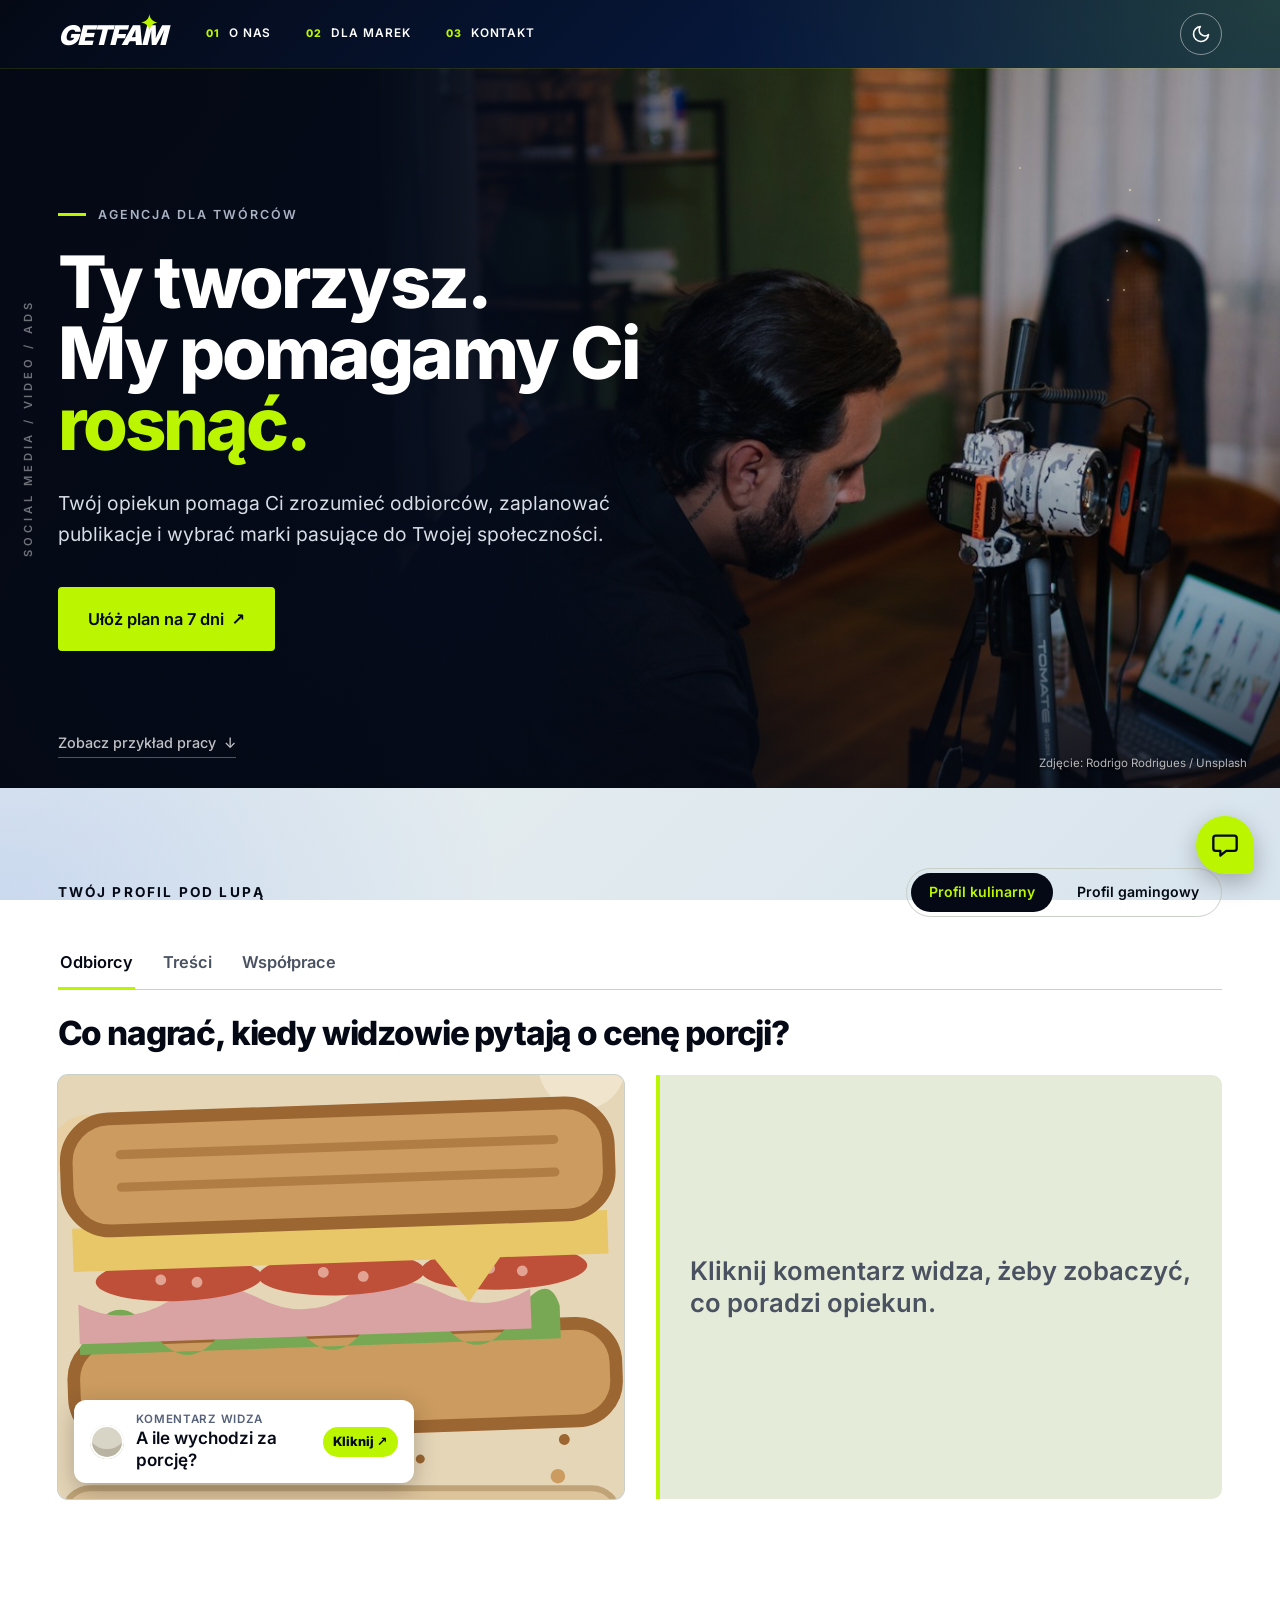
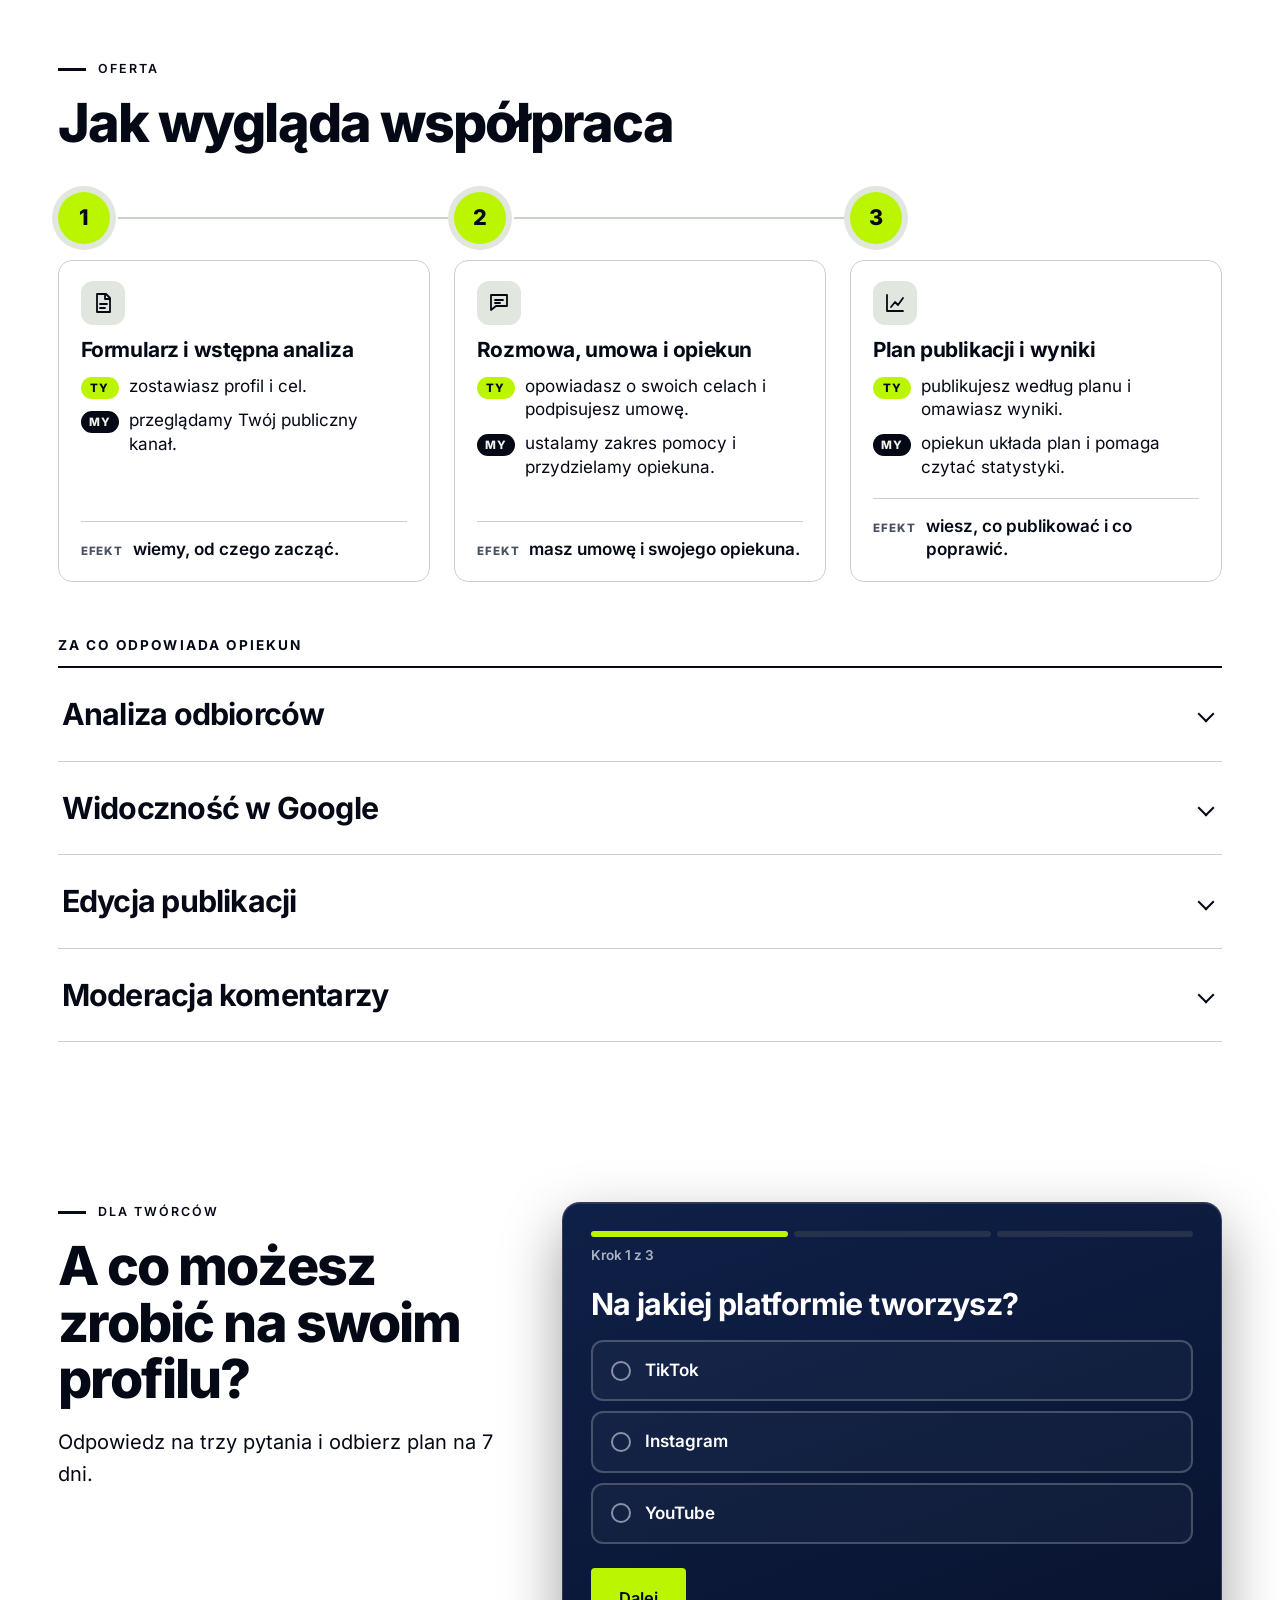
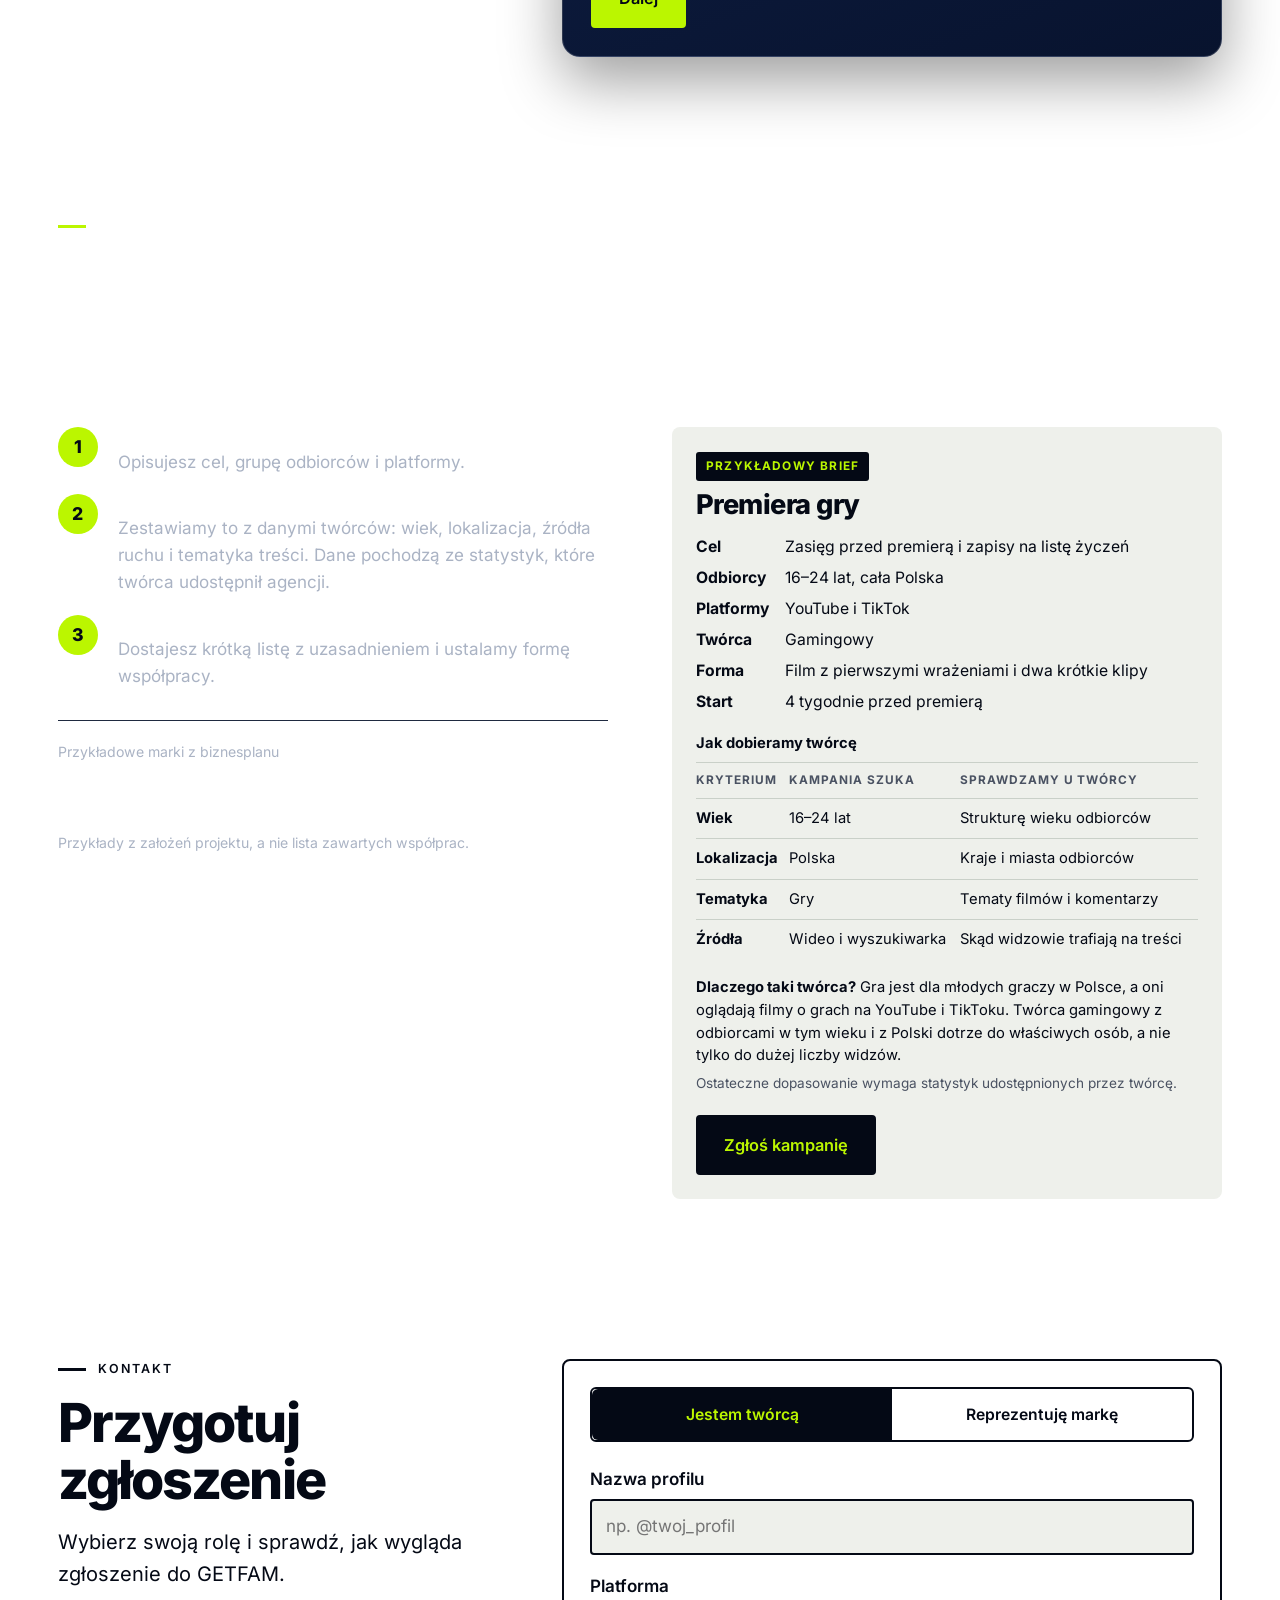
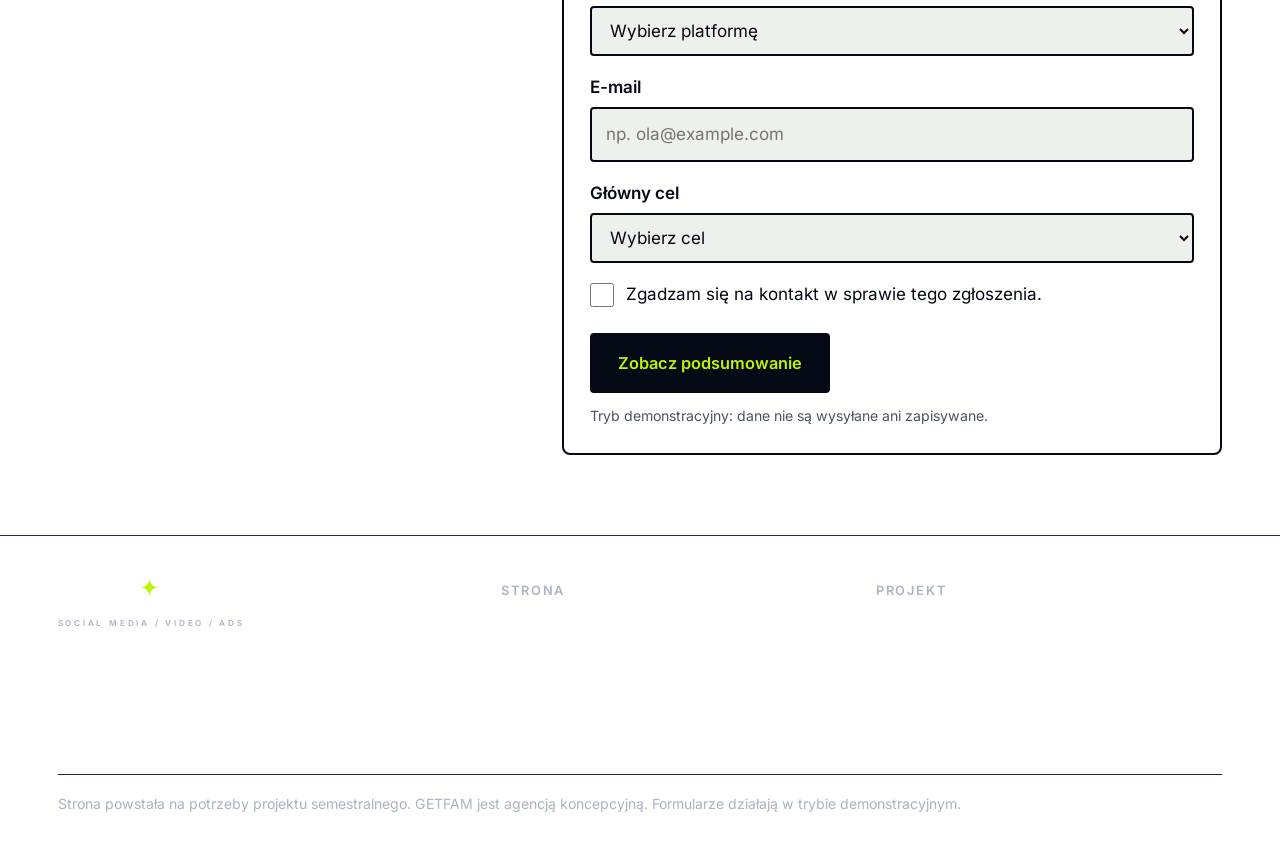
==== commit eca38e2e: "Menu w samych napisach z animacją, ciemniejszy gradient, wyraźniejsze linie i karta audytu Co-Author" ====
--- a/index.html
+++ b/index.html
@@ -17,7 +17,7 @@
       if (!(window.matchMedia && window.matchMedia('(prefers-reduced-motion: reduce)').matches)) h.classList.add('intro');
     })();
   </script>
-  <link rel="stylesheet" href="css/style.css?v=20261119w">
+  <link rel="stylesheet" href="css/style.css?v=20261120b">
 </head>
 <body>
   <a class="skip-link" href="#main">Przejdź do treści</a>
@@ -30,9 +30,9 @@
       <div class="header-right">
         <nav class="site-nav" id="menu" aria-label="Główna nawigacja">
           <ul>
-            <li><a href="#oferta">O nas</a></li>
-            <li><a href="#marki">Dla marek</a></li>
-            <li><a href="#kontakt">Kontakt</a></li>
+            <li><a href="#oferta"><span class="nav-clip"><span class="nav-roll" data-t="O nas">O nas</span></span></a></li>
+            <li><a href="#marki"><span class="nav-clip"><span class="nav-roll" data-t="Dla marek">Dla marek</span></span></a></li>
+            <li><a href="#kontakt"><span class="nav-clip"><span class="nav-roll" data-t="Kontakt">Kontakt</span></span></a></li>
           </ul>
         </nav>
         <button class="theme-toggle" type="button" id="theme-toggle" aria-pressed="false" aria-label="Ciemny motyw" title="Przełącz motyw jasny / ciemny">
@@ -591,6 +591,6 @@
     </button>
   </div>
 
-  <script src="js/app.js?v=20261119w"></script>
+  <script src="js/app.js?v=20261120b"></script>
 </body>
 </html>
--- a/css/style.css
+++ b/css/style.css
@@ -701,3 +701,41 @@
 :root[data-theme="dark"] body { background: var(--grad-dark); background-attachment: fixed; }
 .section--alt, :root[data-theme="dark"] .section--alt { background: rgba(48, 92, 210, .06); }
 .section--alt, :root[data-theme="dark"] .section--alt { background: transparent; }
+
+/* Menu: same napisy z numerem. Po najechaniu napis się "przewija" w limonkę, a pod nim rysuje się linia. */
+.nav-roll::after { display: none; }
+@media (min-width: 861px) {
+  .site-nav ul { gap: clamp(18px, 2.4vw, 34px); }
+  .site-nav a, .site-nav a:hover, .site-nav a:focus-visible { position: relative; flex-direction: row; align-items: center; gap: 9px; min-width: 0; height: auto; padding: 10px 2px; border: 0; border-radius: 0; background: none; box-shadow: none; -webkit-backdrop-filter: none; backdrop-filter: none; transform: none; color: #fff; }
+  .site-nav a::before, .site-nav a:hover::before, .site-nav a:focus-visible::before { color: var(--lime); background: none; font-size: .66rem; letter-spacing: .1em; }
+  .nav-clip { display: block; overflow: hidden; height: 1.3em; line-height: 1.3em; }
+  .nav-roll { position: relative; display: block; transition: transform .45s cubic-bezier(.7, 0, .2, 1); }
+  .nav-roll::after { display: block; content: attr(data-t); position: absolute; left: 0; top: 100%; color: var(--lime); }
+  .site-nav a:hover .nav-roll, .site-nav a:focus-visible .nav-roll { transform: translateY(-100%); }
+  .site-nav a::after { content: ""; position: absolute; left: 0; right: 0; bottom: 2px; height: 2px; border-radius: 2px; background: var(--lime); transform: scaleX(0); transform-origin: left; transition: transform .45s cubic-bezier(.7, 0, .2, 1); }
+  .site-nav a:hover::after, .site-nav a:focus-visible::after { transform: scaleX(1); }
+  .site-nav a:active { transform: scale(.96); }
+}
+@media (min-width: 861px) and (prefers-reduced-motion: reduce) { .nav-roll, .site-nav a::after { transition: none; } }
+
+/* Wyraźniejszy gradient: granat → głęboki błękit → morski odcień, z limonkową poświatą w rogu */
+:root {
+  --grad-dark: radial-gradient(ellipse 70% 70% at 100% 0%, rgba(187, 246, 0, .20), transparent 62%), radial-gradient(ellipse 60% 70% at 0% 100%, rgba(40, 90, 230, .35), transparent 65%), linear-gradient(135deg, #040915 0%, #09204f 40%, #0f3a7a 72%, #0b4a63 100%);
+  --grad-light: radial-gradient(ellipse 70% 70% at 100% 0%, rgba(187, 246, 0, .26), transparent 62%), radial-gradient(ellipse 60% 70% at 0% 100%, rgba(70, 120, 240, .18), transparent 65%), linear-gradient(135deg, #f1f4ee 0%, #e4ecee 55%, #d8e4ee 100%);
+}
+
+/* Ciemniejsza wersja: gradient widoczny, ale bez jaskrawego błękitu */
+:root {
+  --grad-dark: radial-gradient(ellipse 70% 70% at 100% 0%, rgba(187, 246, 0, .14), transparent 62%), radial-gradient(ellipse 60% 70% at 0% 100%, rgba(40, 90, 230, .20), transparent 65%), linear-gradient(135deg, #040915 0%, #071a42 45%, #0a2955 78%, #07303f 100%);
+}
+
+/* Ciemny motyw: linie i wiersze nie zlewają się z gradientem tła */
+:root[data-theme="dark"] { --line: rgba(255, 255, 255, .18); }
+:root[data-theme="dark"] .service { border-bottom-color: rgba(255, 255, 255, .18); }
+:root[data-theme="dark"] .service summary { border-radius: 10px; transition: background .25s ease; }
+:root[data-theme="dark"] .service summary:hover { background: rgba(255, 255, 255, .06); color: #fff; }
+:root[data-theme="dark"] .service[open] { background: rgba(255, 255, 255, .04); border-radius: 10px; }
+
+/* Karta audytu: własna, wyraźna powierzchnia zamiast tła takiego samego jak strona i twardego cienia */
+.audit { background: linear-gradient(160deg, #0f2048 0%, #08132e 100%); background-attachment: scroll; border: 1px solid rgba(255, 255, 255, .16); border-radius: 18px; box-shadow: 0 24px 60px rgba(0, 0, 0, .38), inset 0 1px 0 rgba(255, 255, 255, .1); }
+.audit .option__body { border-color: rgba(255, 255, 255, .22); border-radius: 12px; background: rgba(255, 255, 255, .03); }
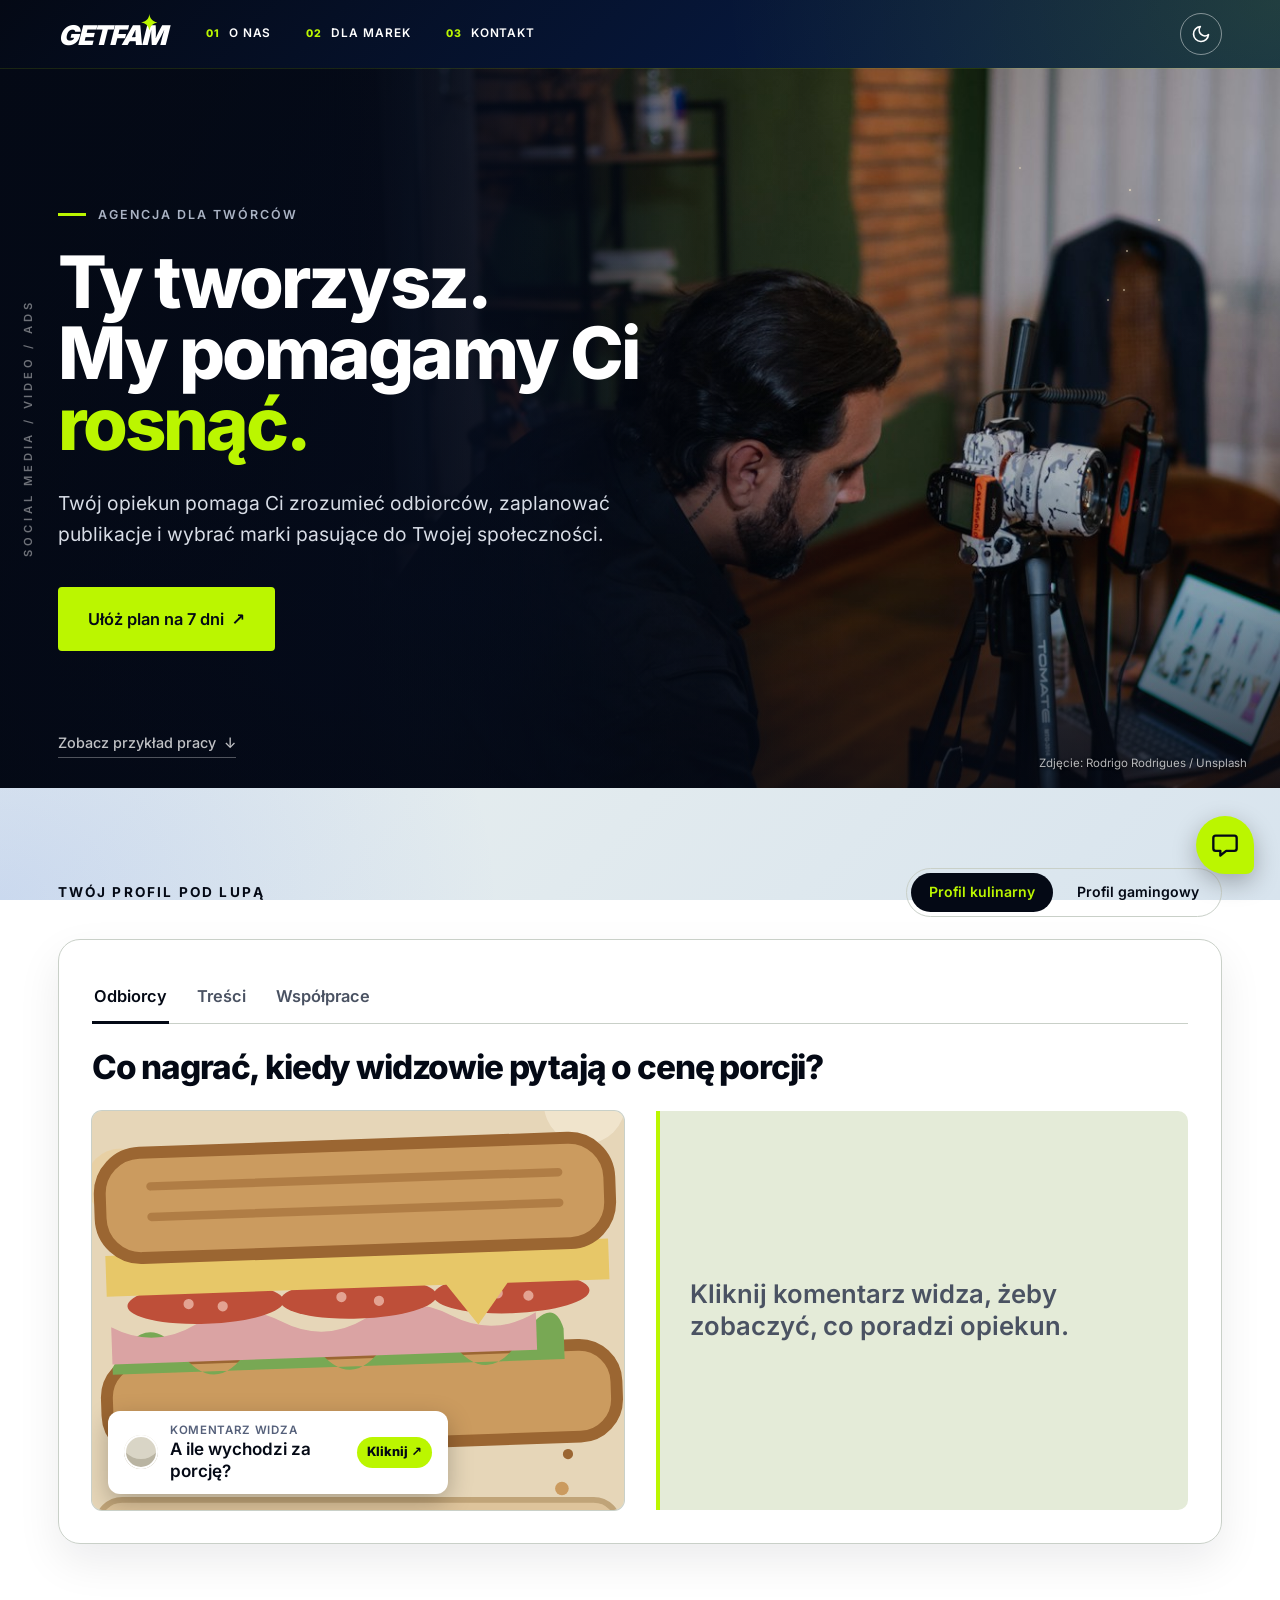
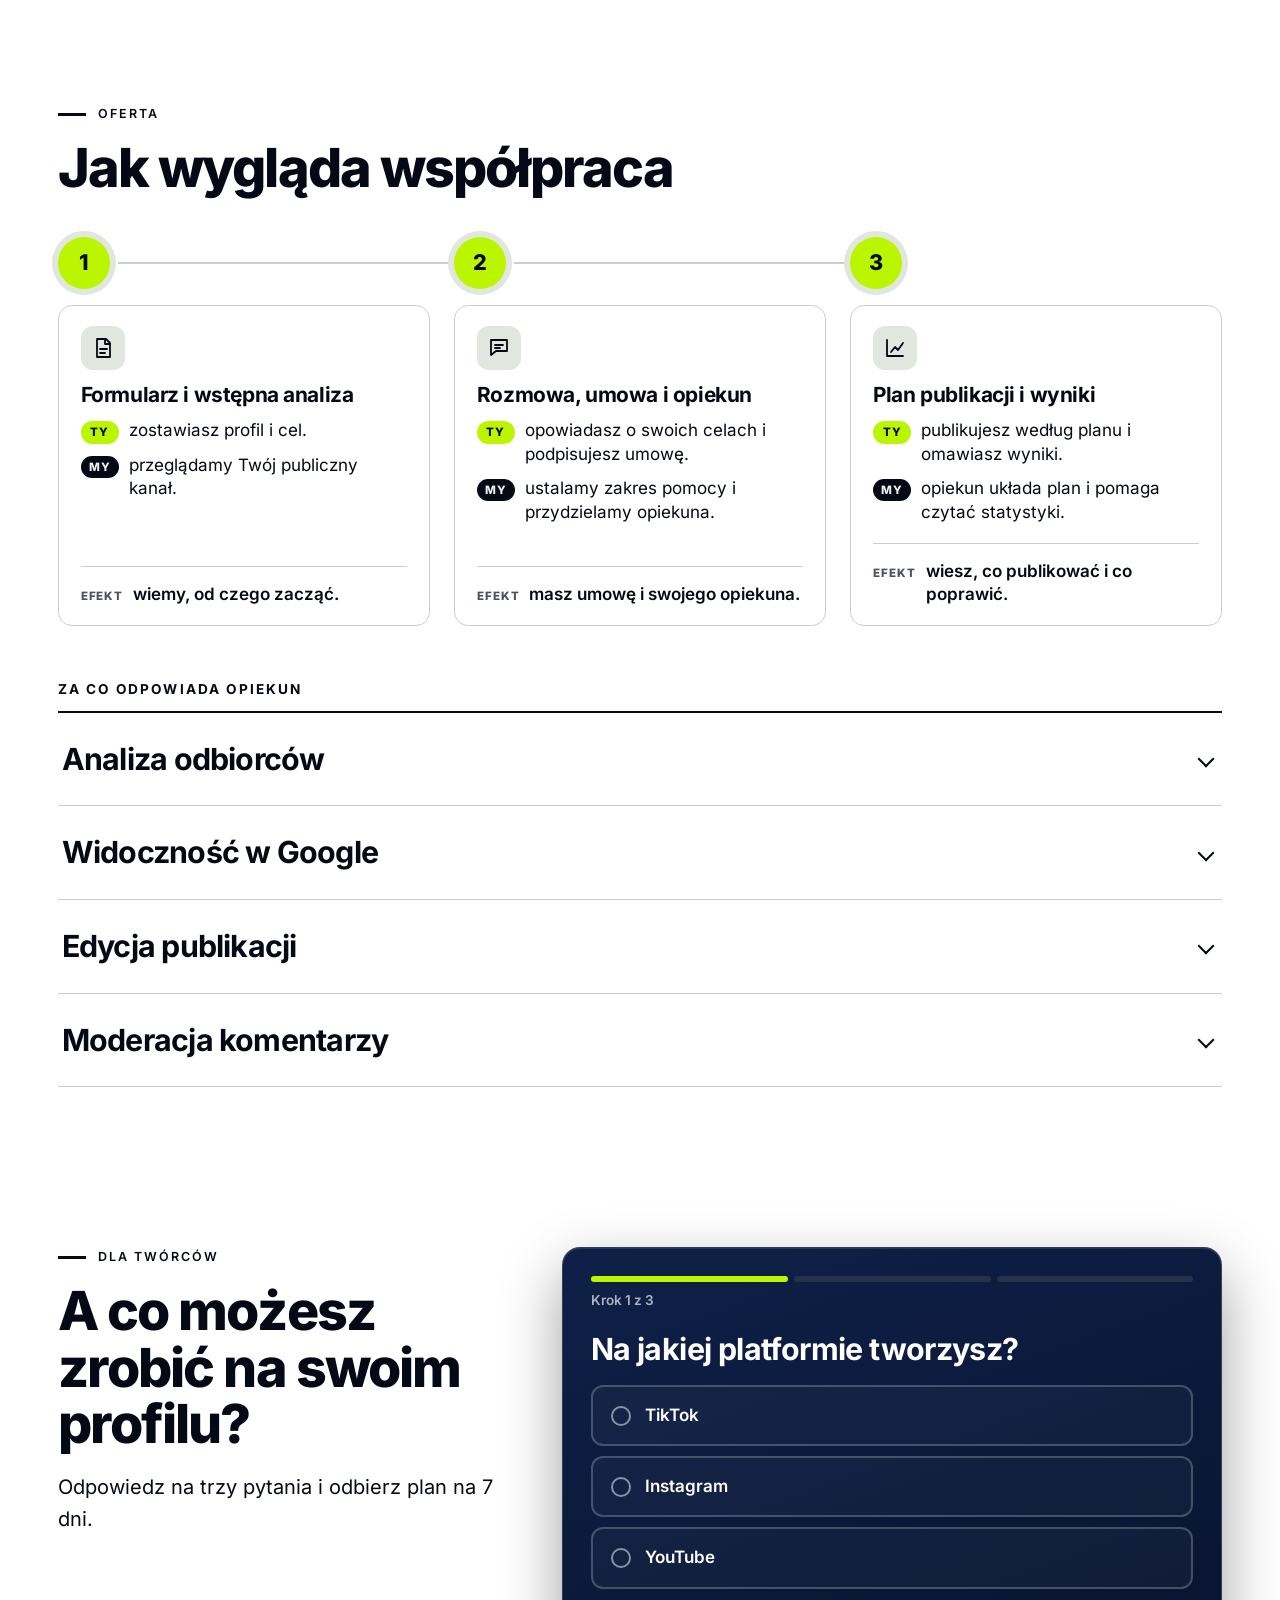
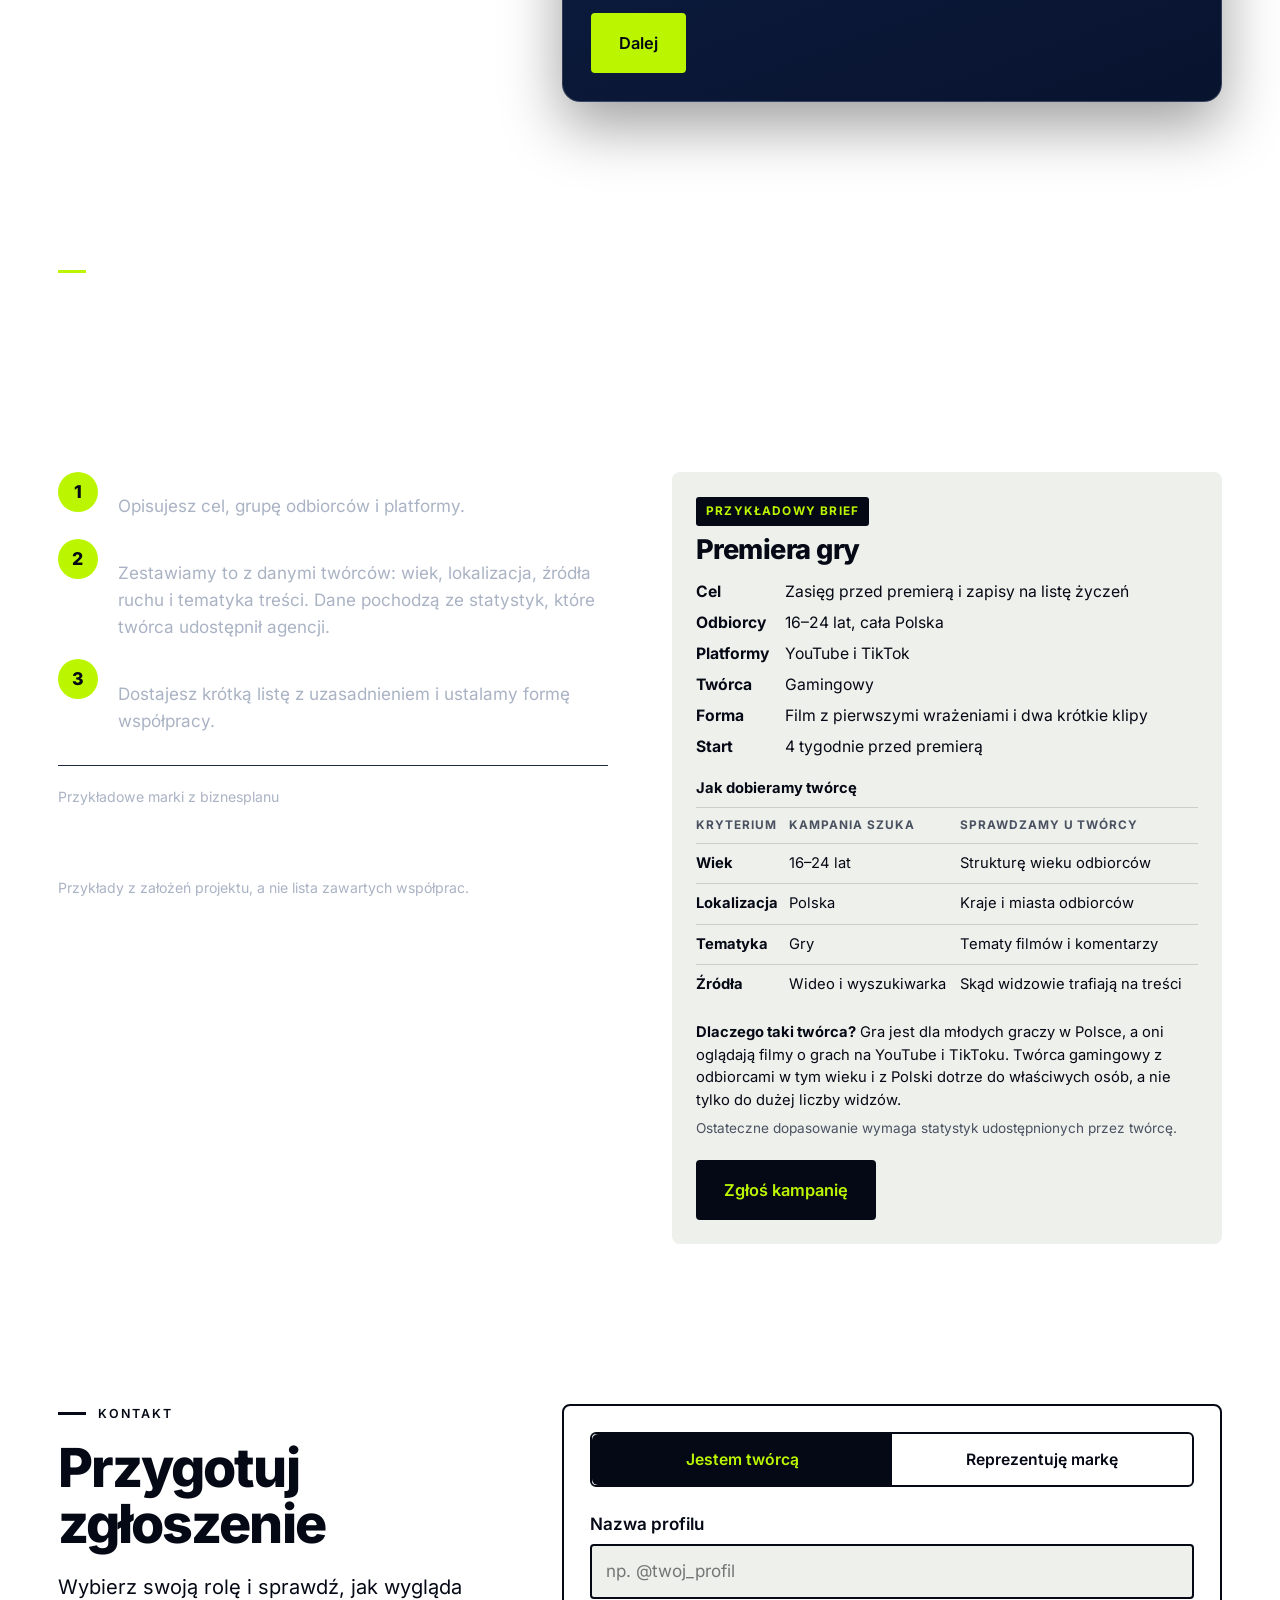
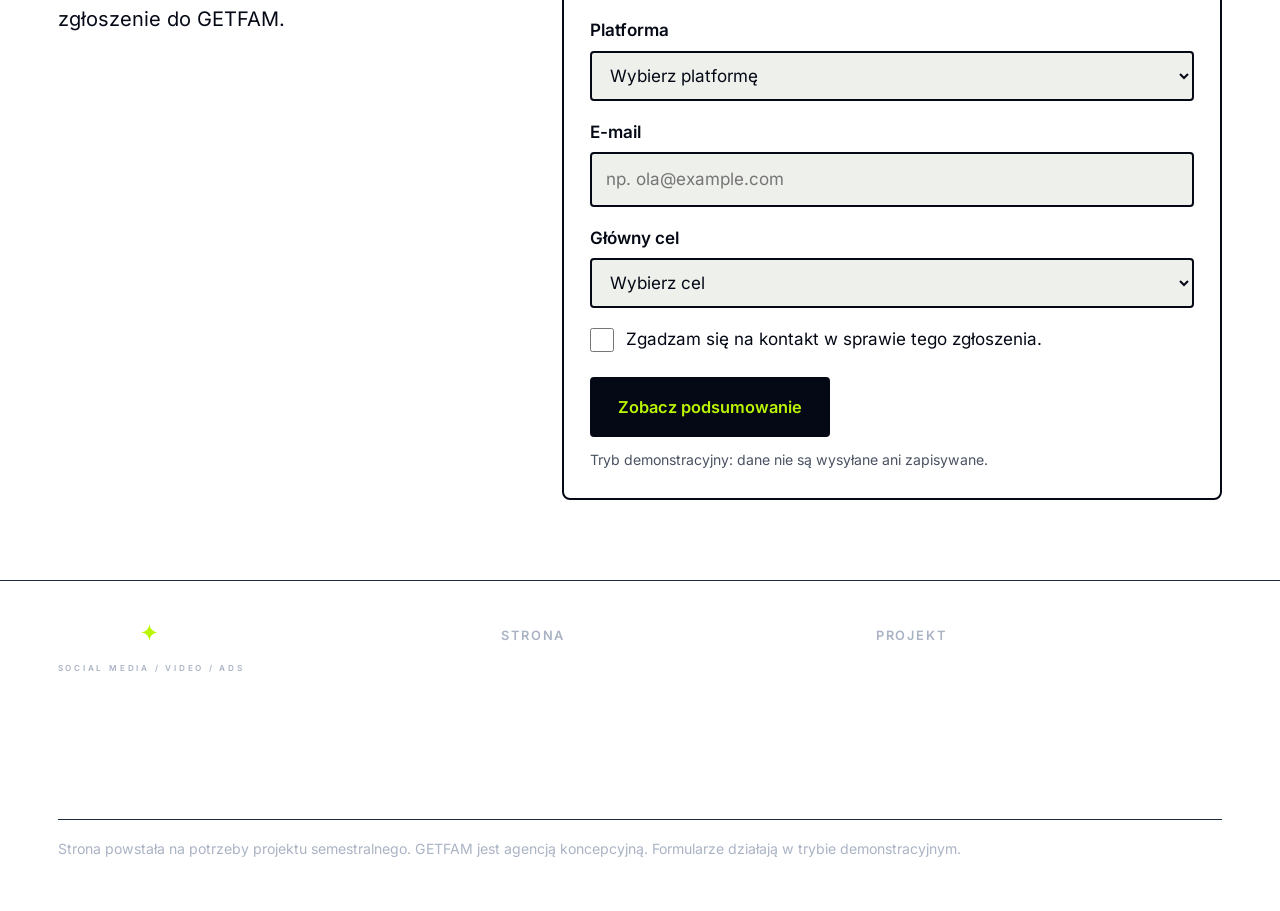
==== commit a9f539ec: "Profil pod lupą: karta na gradiencie i czytelne podkreślenie zakładki w jasnym motywie Co-Authored-B" ====
--- a/index.html
+++ b/index.html
@@ -17,7 +17,7 @@
       if (!(window.matchMedia && window.matchMedia('(prefers-reduced-motion: reduce)').matches)) h.classList.add('intro');
     })();
   </script>
-  <link rel="stylesheet" href="css/style.css?v=20261120b">
+  <link rel="stylesheet" href="css/style.css?v=20261120e">
 </head>
 <body>
   <a class="skip-link" href="#main">Przejdź do treści</a>
@@ -591,6 +591,6 @@
     </button>
   </div>
 
-  <script src="js/app.js?v=20261120b"></script>
+  <script src="js/app.js?v=20261120e"></script>
 </body>
 </html>
--- a/css/style.css
+++ b/css/style.css
@@ -739,3 +739,18 @@
 /* Karta audytu: własna, wyraźna powierzchnia zamiast tła takiego samego jak strona i twardego cienia */
 .audit { background: linear-gradient(160deg, #0f2048 0%, #08132e 100%); background-attachment: scroll; border: 1px solid rgba(255, 255, 255, .16); border-radius: 18px; box-shadow: 0 24px 60px rgba(0, 0, 0, .38), inset 0 1px 0 rgba(255, 255, 255, .1); }
 .audit .option__body { border-color: rgba(255, 255, 255, .22); border-radius: 12px; background: rgba(255, 255, 255, .03); }
+
+/* Profil pod lupą: cała zawartość przykładu leży na własnej "karcie", żeby nie rozpływała się w gradiencie tła */
+.profile .pex { padding: clamp(18px, 2.6vw, 34px); margin-top: 22px; border: 1px solid var(--line); border-radius: 22px; background: rgba(255, 255, 255, .6); box-shadow: 0 18px 44px rgba(4, 9, 21, .08); }
+.profile .pex .tabs { margin-top: 0; }
+:root[data-theme="dark"] .profile .pex { background: linear-gradient(160deg, rgba(255, 255, 255, .07), rgba(255, 255, 255, .025)); border-color: rgba(255, 255, 255, .14); box-shadow: 0 24px 56px rgba(0, 0, 0, .32), inset 0 1px 0 rgba(255, 255, 255, .08); }
+:root[data-theme="dark"] .case__rec, :root[data-theme="dark"] .insight__tip { background: #15264b; }
+:root[data-theme="dark"] .timeline__track { background: rgba(255, 255, 255, .07); border-color: rgba(255, 255, 255, .4); }
+:root[data-theme="dark"] .switch { border-color: rgba(255, 255, 255, .4); }
+:root[data-theme="dark"] .clip__frame, :root[data-theme="dark"] .case__shot { box-shadow: 0 0 0 1px rgba(255, 255, 255, .22), 0 10px 28px rgba(0, 0, 0, .35); }
+:root[data-theme="dark"] .retention { background: #0f1d3d; box-shadow: inset 0 0 0 1px rgba(255, 255, 255, .3); }
+.profile .clip { border-top: 0; margin-top: 4px; padding-top: 0; }
+.profile .panel__q { margin-bottom: 26px; }
+
+/* Jasny motyw: podkreślenie aktywnej zakładki w kolorze tekstu, bo limonka na jasnym tle jest słabo widoczna */
+:root:not([data-theme="dark"]) .profile .tab[aria-selected="true"] { border-color: var(--ink); }
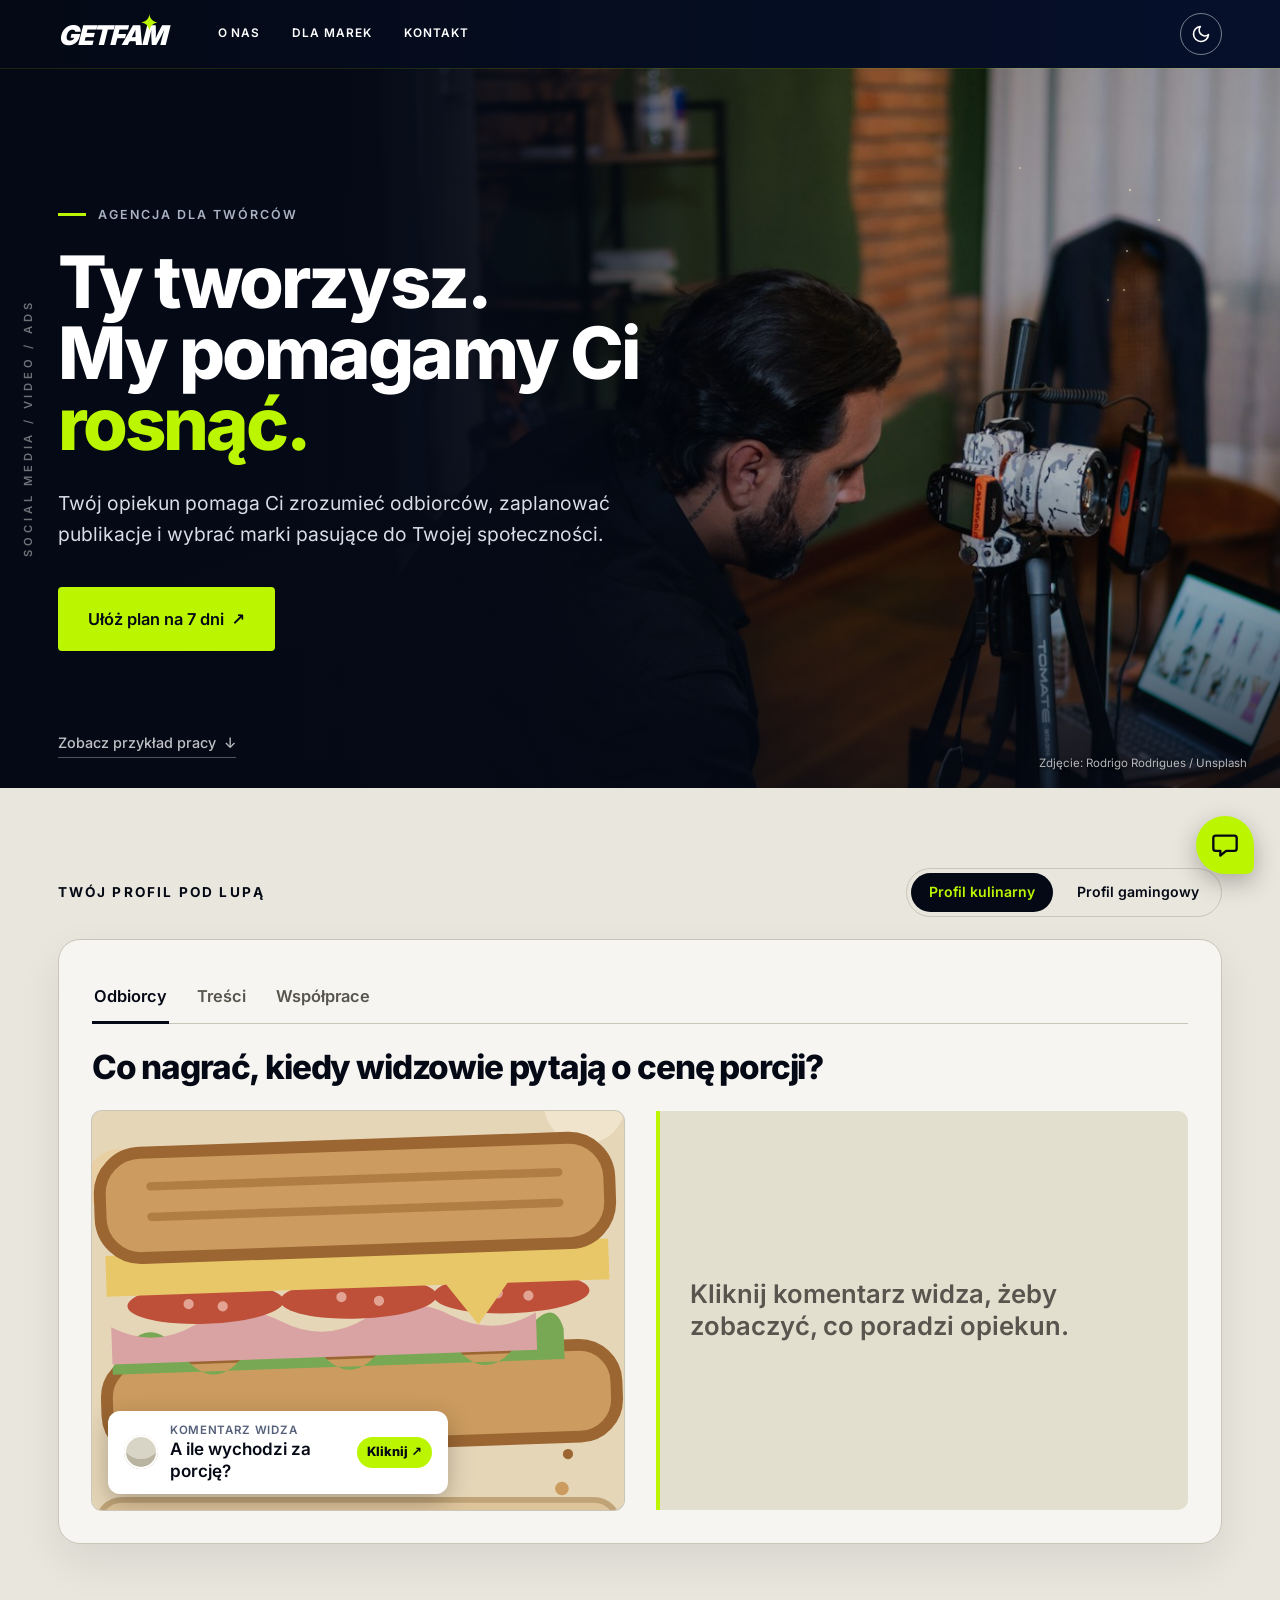
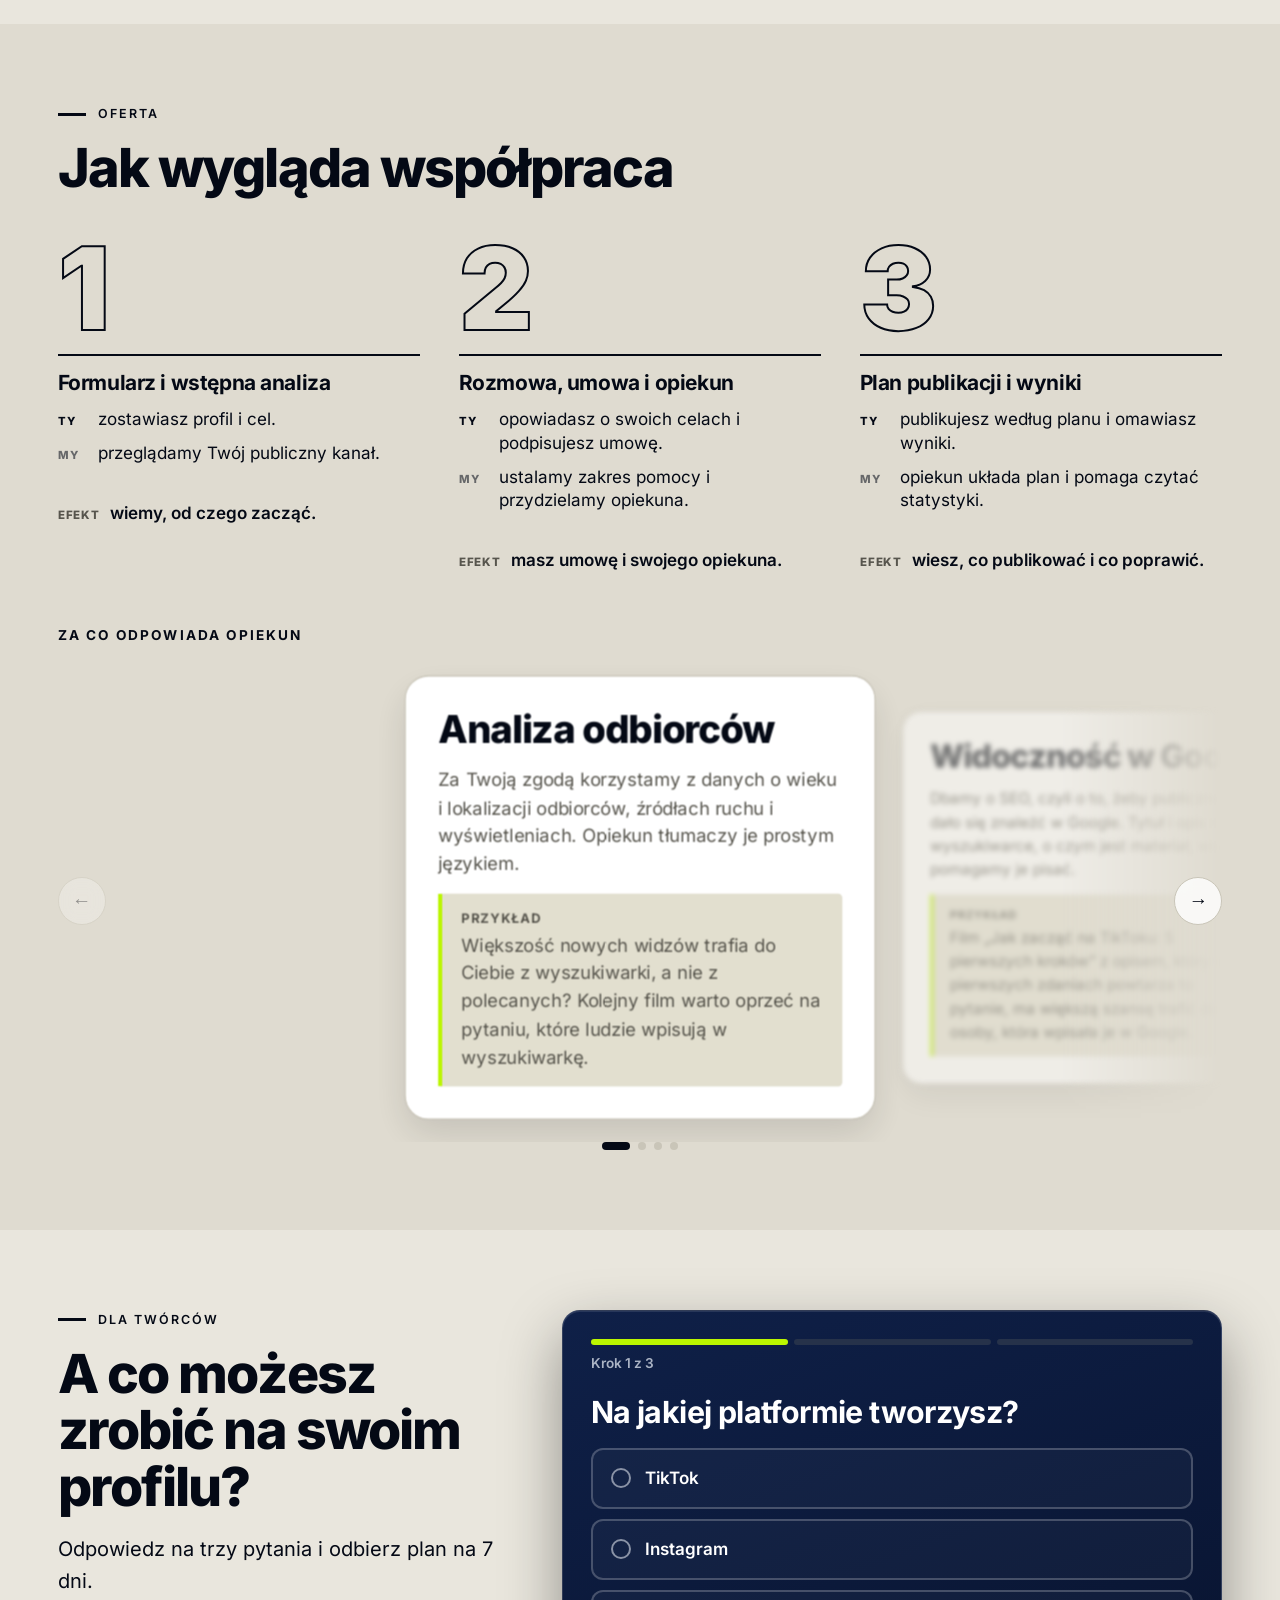
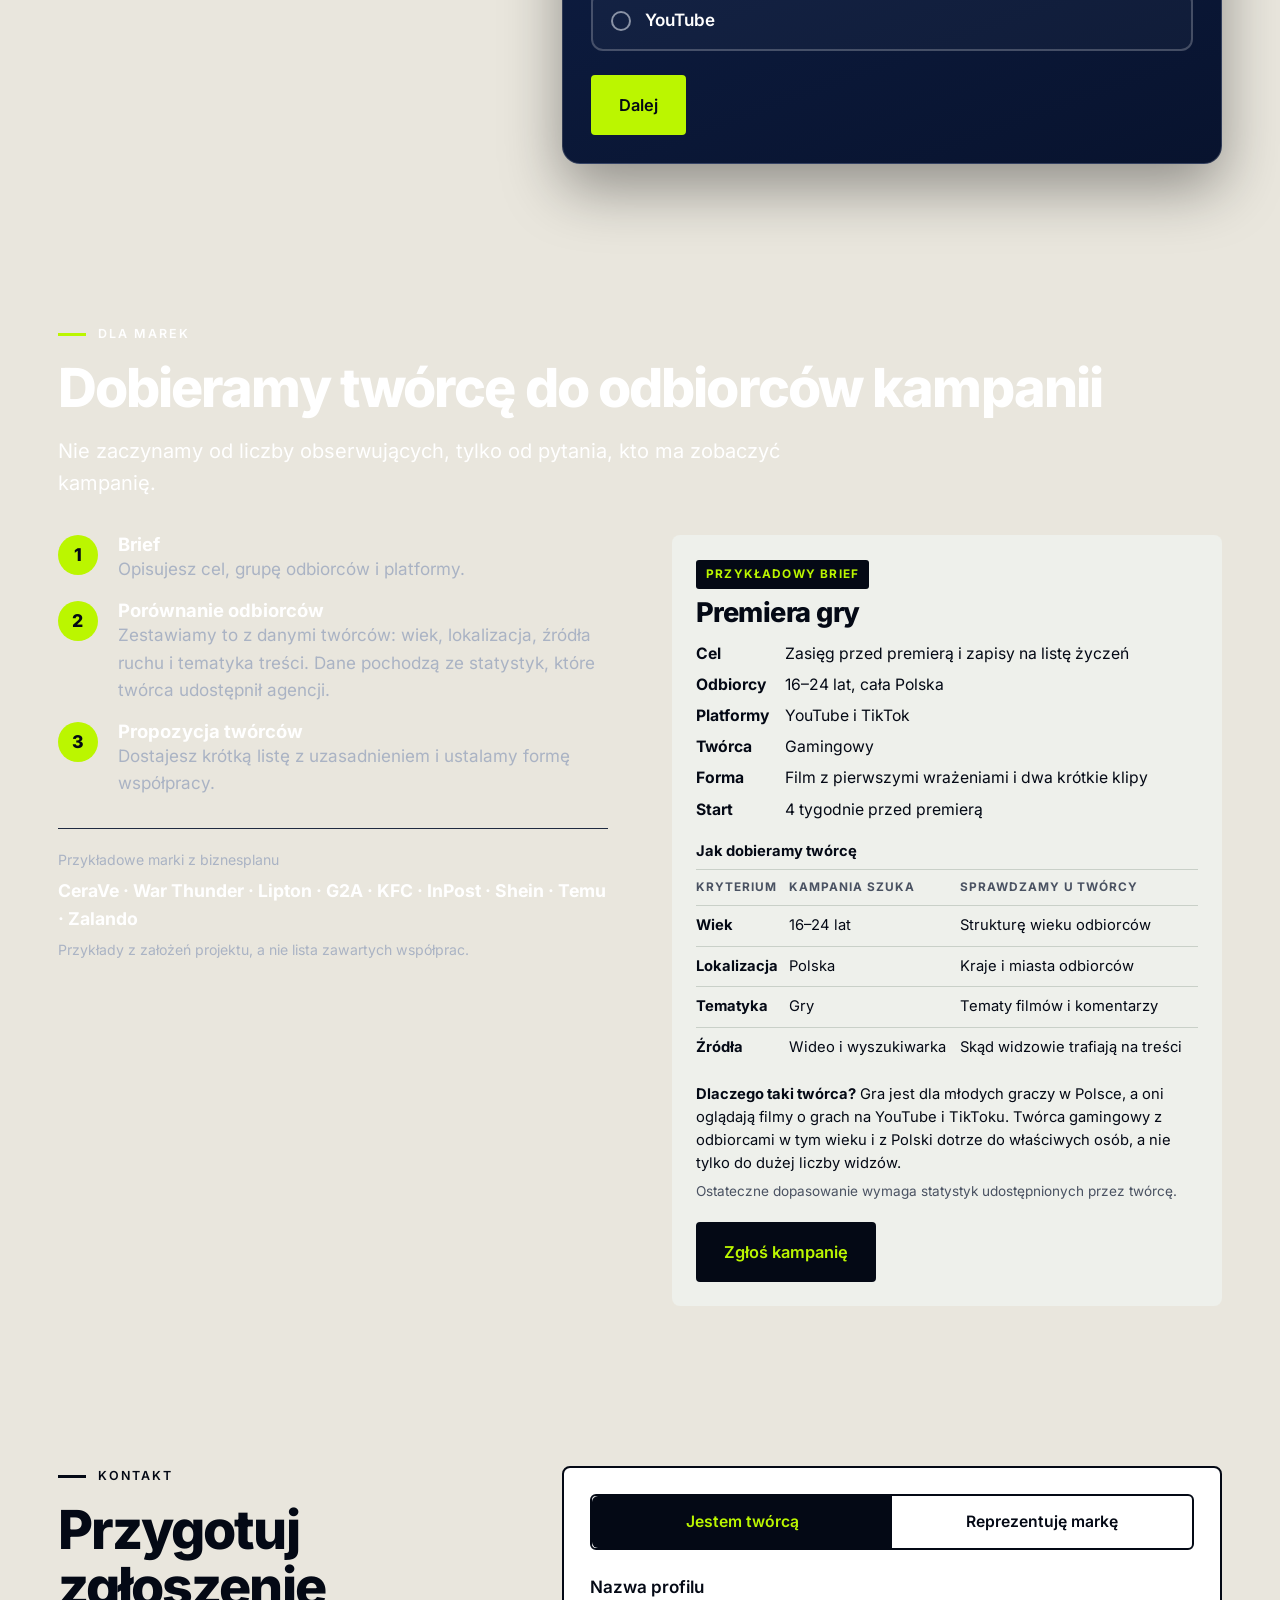
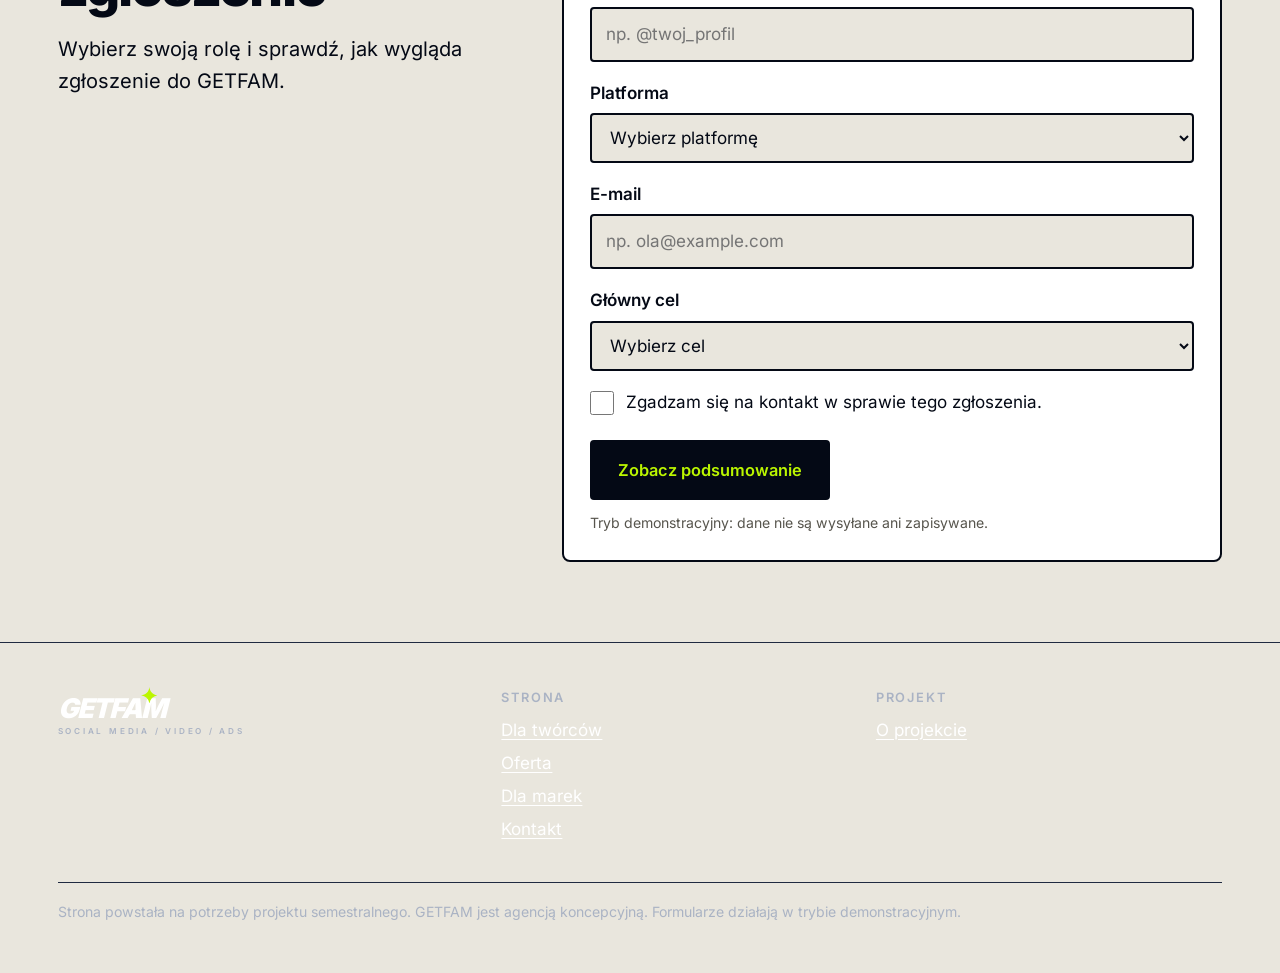
==== commit 535362e5: "Karuzela coverflow, czyszczenie dekoracji, menu z paskiem, ciepła brudna biel i spokojniejszy gradie" ====
--- a/index.html
+++ b/index.html
@@ -17,7 +17,7 @@
       if (!(window.matchMedia && window.matchMedia('(prefers-reduced-motion: reduce)').matches)) h.classList.add('intro');
     })();
   </script>
-  <link rel="stylesheet" href="css/style.css?v=20261120e">
+  <link rel="stylesheet" href="css/style.css?v=20261120m">
 </head>
 <body>
   <a class="skip-link" href="#main">Przejdź do treści</a>
@@ -256,7 +256,6 @@
           <li class="step">
             <span class="step__num" aria-hidden="true">1</span>
             <div class="step__card">
-              <span class="step__icon"><svg viewBox="0 0 24 24" aria-hidden="true" focusable="false"><path d="M6 3h9l4 4v14H6z"/><path d="M14 3v5h5M9 13h7M9 17h5"/></svg></span>
               <h3>Formularz i wstępna analiza</h3>
               <p class="step__row"><b class="step__who step__who--you">Ty</b><span>zostawiasz profil i cel.</span></p>
               <p class="step__row"><b class="step__who">My</b><span>przeglądamy Twój publiczny kanał.</span></p>
@@ -266,7 +265,6 @@
           <li class="step">
             <span class="step__num" aria-hidden="true">2</span>
             <div class="step__card">
-              <span class="step__icon"><svg viewBox="0 0 24 24" aria-hidden="true" focusable="false"><path d="M4 4h16v11H9l-5 4z"/><path d="M8 9h8M8 12h5"/></svg></span>
               <h3>Rozmowa, umowa i opiekun</h3>
               <p class="step__row"><b class="step__who step__who--you">Ty</b><span>opowiadasz o swoich celach i podpisujesz umowę.</span></p>
               <p class="step__row"><b class="step__who">My</b><span>ustalamy zakres pomocy i przydzielamy opiekuna.</span></p>
@@ -276,7 +274,6 @@
           <li class="step">
             <span class="step__num" aria-hidden="true">3</span>
             <div class="step__card">
-              <span class="step__icon"><svg viewBox="0 0 24 24" aria-hidden="true" focusable="false"><path d="M4 20V4M4 20h16"/><path d="M8 16l4-5 3 3 5-7"/></svg></span>
               <h3>Plan publikacji i wyniki</h3>
               <p class="step__row"><b class="step__who step__who--you">Ty</b><span>publikujesz według planu i omawiasz wyniki.</span></p>
               <p class="step__row"><b class="step__who">My</b><span>opiekun układa plan i pomaga czytać statystyki.</span></p>
@@ -286,35 +283,35 @@
         </ol>
 
         <h3 class="services-title">Za co odpowiada opiekun</h3>
-        <div class="services">
-          <details class="service">
-            <summary>Analiza odbiorców</summary>
-            <div class="service__body">
+        <div class="carousel" id="services-car" role="region" aria-roledescription="karuzela" aria-label="Za co odpowiada opiekun">
+          <div class="carousel__stage">
+            <button class="carousel__btn carousel__btn--prev" type="button" data-dir="-1" aria-label="Poprzednia karta">←</button>
+            <div class="carousel__track" tabindex="0">
+            <article class="svc-card" role="group" aria-roledescription="slajd" aria-label="1 z 4">
+              <h4>Analiza odbiorców</h4>
               <p>Za Twoją zgodą korzystamy z danych o wieku i lokalizacji odbiorców, źródłach ruchu i wyświetleniach. Opiekun tłumaczy je prostym językiem.</p>
               <p class="example"><b>Przykład</b>Większość nowych widzów trafia do Ciebie z wyszukiwarki, a nie z polecanych? Kolejny film warto oprzeć na pytaniu, które ludzie wpisują w wyszukiwarkę.</p>
-            </div>
-          </details>
-          <details class="service">
-            <summary>Widoczność w Google</summary>
-            <div class="service__body">
+            </article>
+            <article class="svc-card" role="group" aria-roledescription="slajd" aria-label="2 z 4">
+              <h4>Widoczność w Google</h4>
               <p>Dbamy o SEO, czyli o to, żeby publiczne treści dało się znaleźć w Google. Tytuł i opis mówią wyszukiwarce, o czym jest materiał, więc pomagamy je pisać.</p>
               <p class="example"><b>Przykład</b>Film „Jak zacząć na TikToku: 5 pierwszych kroków” z opisem, który w pierwszych zdaniach powtarza to pytanie, ma większą szansę trafić do osoby, która wpisała je w Google.</p>
-            </div>
-          </details>
-          <details class="service">
-            <summary>Edycja publikacji</summary>
-            <div class="service__body">
+            </article>
+            <article class="svc-card" role="group" aria-roledescription="slajd" aria-label="3 z 4">
+              <h4>Edycja publikacji</h4>
               <p>W uzgodnionym zakresie pomagamy skracać materiały, dodawać napisy i poprawiać opisy. Decyzja o publikacji zawsze należy do Ciebie.</p>
               <p class="example"><b>Przykład</b>Wysyłasz surowy film. Dostajesz propozycję skrótu i napisów, a Ty akceptujesz ją albo wskazujesz poprawki.</p>
-            </div>
-          </details>
-          <details class="service">
-            <summary>Moderacja komentarzy</summary>
-            <div class="service__body">
+            </article>
+            <article class="svc-card" role="group" aria-roledescription="slajd" aria-label="4 z 4">
+              <h4>Moderacja komentarzy</h4>
               <p>Na Twoją prośbę ukrywamy spam i obraźliwe komentarze według zasad, które ustalisz z opiekunem. Działamy tylko w uzgodnionym zakresie.</p>
               <p class="example"><b>Przykład</b>Ustalasz, że ukrywamy linki reklamowe i wulgaryzmy. Pytania widzów zostawiamy Tobie albo oznaczamy do odpowiedzi.</p>
-            </div>
-          </details>
+            </article>
+          </div>
+            <button class="carousel__btn carousel__btn--next" type="button" data-dir="1" aria-label="Następna karta">→</button>
+          </div>
+          <div class="carousel__dots" aria-hidden="true"></div>
+        </div></details>
         </div>
       </div>
     </section>
@@ -591,6 +588,6 @@
     </button>
   </div>
 
-  <script src="js/app.js?v=20261120e"></script>
+  <script src="js/app.js?v=20261120m"></script>
 </body>
 </html>
--- a/css/style.css
+++ b/css/style.css
@@ -754,3 +754,93 @@
 
 /* Jasny motyw: podkreślenie aktywnej zakładki w kolorze tekstu, bo limonka na jasnym tle jest słabo widoczna */
 :root:not([data-theme="dark"]) .profile .tab[aria-selected="true"] { border-color: var(--ink); }
+
+/* Za co odpowiada opiekun: karuzela kart przewijana palcem, myszką, strzałkami i klawiaturą */
+.carousel { position: relative; margin-top: 18px; }
+.carousel__track { display: flex; gap: 20px; overflow-x: auto; scroll-snap-type: x mandatory; scroll-padding-left: 2px; padding: 6px 2px 22px; scrollbar-width: none; -webkit-overflow-scrolling: touch; cursor: grab; outline-offset: 4px; }
+.carousel__track::-webkit-scrollbar { display: none; }
+.carousel__track:focus-visible { outline: 3px solid var(--focus); border-radius: 18px; }
+.carousel__track.is-drag { cursor: grabbing; scroll-snap-type: none; user-select: none; }
+.svc-card { flex: 0 0 min(430px, 84%); scroll-snap-align: start; display: flex; flex-direction: column; gap: 14px; padding: clamp(22px, 2.4vw, 30px); background: var(--card); color: var(--ink); border: 1px solid var(--line); border-radius: 22px; box-shadow: 0 14px 34px rgba(4, 9, 21, .12); transition: transform .3s cubic-bezier(.2, .8, .2, 1), box-shadow .3s; }
+.svc-card:hover { transform: translateY(-4px); box-shadow: 0 20px 44px rgba(4, 9, 21, .2); }
+.svc-card__top { display: flex; align-items: center; justify-content: space-between; }
+.svc-card__icon { display: grid; place-items: center; width: 50px; height: 50px; border-radius: 14px; background: var(--lime); }
+.svc-card__icon svg { width: 26px; height: 26px; fill: none; stroke: #040915; stroke-width: 1.8; stroke-linecap: round; stroke-linejoin: round; }
+.svc-card__num { font-family: var(--display); font-weight: 800; font-size: 1.1rem; color: var(--muted); letter-spacing: .06em; }
+.svc-card h4 { margin: 4px 0 0; font-size: clamp(1.35rem, 2.2vw, 1.7rem); font-weight: 800; letter-spacing: -0.025em; line-height: 1.1; }
+.svc-card > p { margin: 0; color: var(--muted); line-height: 1.55; }
+.svc-card .example { margin: auto 0 0; }
+.carousel__nav { display: flex; align-items: center; justify-content: space-between; gap: 16px; }
+.carousel__dots { display: flex; gap: 8px; }
+.carousel__dots i { display: block; width: 8px; height: 8px; border-radius: 99px; background: var(--line); transition: width .3s ease, background .3s ease; }
+.carousel__dots i.is-on { width: 28px; background: var(--lime); }
+.carousel__btn { width: 48px; height: 48px; border-radius: 50%; border: 1px solid var(--line); background: var(--card); color: var(--ink); font-size: 1.2rem; cursor: pointer; transition: background .2s, border-color .2s, transform .2s, opacity .2s; }
+.carousel__btn:hover:not(:disabled) { background: var(--lime); border-color: var(--lime); color: #040915; transform: scale(1.06); }
+.carousel__btn:disabled { opacity: .35; cursor: default; }
+.carousel__btn:focus-visible { outline: 3px solid var(--focus); outline-offset: 2px; }
+:root:not([data-theme="dark"]) .carousel__dots i.is-on { background: var(--ink); }
+@media (prefers-reduced-motion: reduce) { .svc-card, .carousel__dots i { transition: none; } .svc-card:hover { transform: none; } }
+
+/* Karuzela: strzałki przy lewej krawędzi, żeby nie wchodziły pod dymek czatu w prawym dolnym rogu */
+.carousel__nav { justify-content: flex-start; gap: 10px; }
+.carousel__btn[data-dir="-1"] { order: 1; }
+.carousel__btn[data-dir="1"] { order: 2; }
+.carousel__dots { order: 3; margin-left: 12px; }
+
+/* Karuzela w stylu coverflow: karta pośrodku jest powiększona, pozostałe mniejsze, rozmyte i przygaszone. Strzałki po bokach. */
+.carousel { --cw: min(440px, 72vw); }
+.carousel__stage { position: relative; }
+.carousel__track { padding: 30px calc(50% - var(--cw) / 2) 36px; scroll-snap-type: x mandatory; scroll-padding: 0; }
+.svc-card { flex: 0 0 var(--cw); scroll-snap-align: center; transform: scale(calc(1.07 - var(--d, 0) * .17)); filter: blur(calc(var(--d, 0) * 3.2px)); opacity: calc(1 - var(--d, 0) * .5); transition: box-shadow .3s; will-change: transform, filter, opacity; }
+.svc-card:hover { transform: scale(calc(1.07 - var(--d, 0) * .17)); box-shadow: 0 24px 56px rgba(4, 9, 21, .3); }
+.carousel__btn { position: absolute; top: 50%; z-index: 3; margin-top: -24px; background: rgba(4, 9, 21, .55); color: #fff; border-color: rgba(255, 255, 255, .25); -webkit-backdrop-filter: blur(8px); backdrop-filter: blur(8px); }
+:root:not([data-theme="dark"]) .carousel__btn { background: rgba(255, 255, 255, .8); color: var(--ink); border-color: var(--line); }
+.carousel__btn--prev { left: 0; }
+.carousel__btn--next { right: 0; }
+.carousel__btn[data-dir="-1"], .carousel__btn[data-dir="1"] { order: 0; }
+.carousel__dots { order: 0; margin: 0; justify-content: center; }
+@media (max-width: 640px) { .carousel__btn { display: none; } }
+@media (prefers-reduced-motion: reduce) { .svc-card, .svc-card:hover { transform: none; filter: none; opacity: 1; } }
+
+/* Karuzela: boki wygaszają się miękko zamiast być ucięte ostrą krawędzią */
+.carousel__track { -webkit-mask-image: linear-gradient(90deg, transparent 0, #000 14%, #000 86%, transparent 100%); mask-image: linear-gradient(90deg, transparent 0, #000 14%, #000 86%, transparent 100%); }
+@media (max-width: 640px) { .carousel__track { -webkit-mask-image: linear-gradient(90deg, transparent 0, #000 6%, #000 94%, transparent 100%); mask-image: linear-gradient(90deg, transparent 0, #000 6%, #000 94%, transparent 100%); } }
+
+/* Porządki: mniej dekoracji, jedna duża rzecz na sekcję. Duże kontury cyfr zamiast ikon i kart, bez numerków, które nic nie liczą. */
+.steps3 { gap: clamp(24px, 3vw, 48px); }
+.step { display: block; }
+.step:not(:last-child)::after { display: none; }
+.step__num { display: block; width: auto; height: auto; border-radius: 0; background: none; box-shadow: none; font-size: clamp(4.5rem, 9vw, 8.5rem); line-height: .9; font-weight: 900; letter-spacing: -.05em; color: transparent; -webkit-text-stroke: 2px var(--ink); margin-bottom: 14px; transition: color .35s ease; }
+.step:hover .step__num { color: var(--lime); }
+.step__card, .step__card:hover { background: none; border: 0; border-top: 2px solid var(--ink); border-radius: 0; padding: 16px 0 0; box-shadow: none; transform: none; }
+.step__icon { display: none; }
+.step__row { grid-template-columns: 30px 1fr; }
+.step__who, .step__who--you { background: none; color: var(--ink); padding: 0; text-align: left; border-radius: 0; font-size: .7rem; letter-spacing: .1em; opacity: .55; }
+.step__who--you { opacity: 1; }
+.step__out { border-top: 0; padding-top: 18px; }
+.svc-card__top { display: none; }
+.svc-card h4 { font-size: clamp(1.7rem, 2.8vw, 2.3rem); margin-top: 0; }
+
+/* Menu: zamiast szkła i numerków limonkowy pasek wjeżdża spod napisu, a napis przewija się na ciemny. */
+@media (min-width: 861px) {
+  .site-nav ul { gap: 4px; }
+  .site-nav a, .site-nav a:hover, .site-nav a:focus-visible { padding: 9px 14px; border-radius: 4px; isolation: isolate; overflow: hidden; }
+  .site-nav a::before, .site-nav a:hover::before, .site-nav a:focus-visible::before { content: ""; position: absolute; inset: 0; z-index: -1; display: block; min-width: 0; height: auto; border-radius: 0; font-size: 0; background: var(--lime); transform: scaleY(0); transform-origin: bottom; transition: transform .4s cubic-bezier(.7, 0, .2, 1); }
+  .site-nav a:hover::before, .site-nav a:focus-visible::before { transform: scaleY(1); }
+  .site-nav a::after, .site-nav a:hover::after, .site-nav a:focus-visible::after { display: none; }
+  .nav-roll::after { color: #040915; }
+  .site-nav a:hover, .site-nav a:focus-visible { color: #fff; }
+}
+.step__card, .step__card:hover { height: auto; }
+.step__out { margin: 0; }
+
+/* Jasne tło: płaska, ciepła "brudna biel" zamiast białego z gradientem. Ciemne powierzchnie mają tylko bardzo spokojne przejście. */
+:root { --paper: #e9e6dd; --paper-2: #dfdbd0; --line: #c9c5b8; --muted: #57554d; --cream: #e2dfcf; --grad-light: none; }
+body { background: var(--paper); }
+.section--alt { background: var(--paper-2); }
+:root[data-theme="dark"] .section--alt { background: transparent; }
+:root { --grad-dark: linear-gradient(160deg, #040915 0%, #06102b 55%, #08163a 100%); }
+.site-header { background: linear-gradient(90deg, #040915 0%, #06102b 100%); }
+.hero { background: linear-gradient(160deg, #040915 0%, #06102b 100%); }
+:root[data-theme="dark"] { --line: rgba(255, 255, 255, .18); --paper: #070d1c; --paper-2: #0b1326; --cream: #15264b; --muted: #a9b2c4; }
+:root[data-theme="dark"] body { background: var(--grad-dark); background-attachment: fixed; }
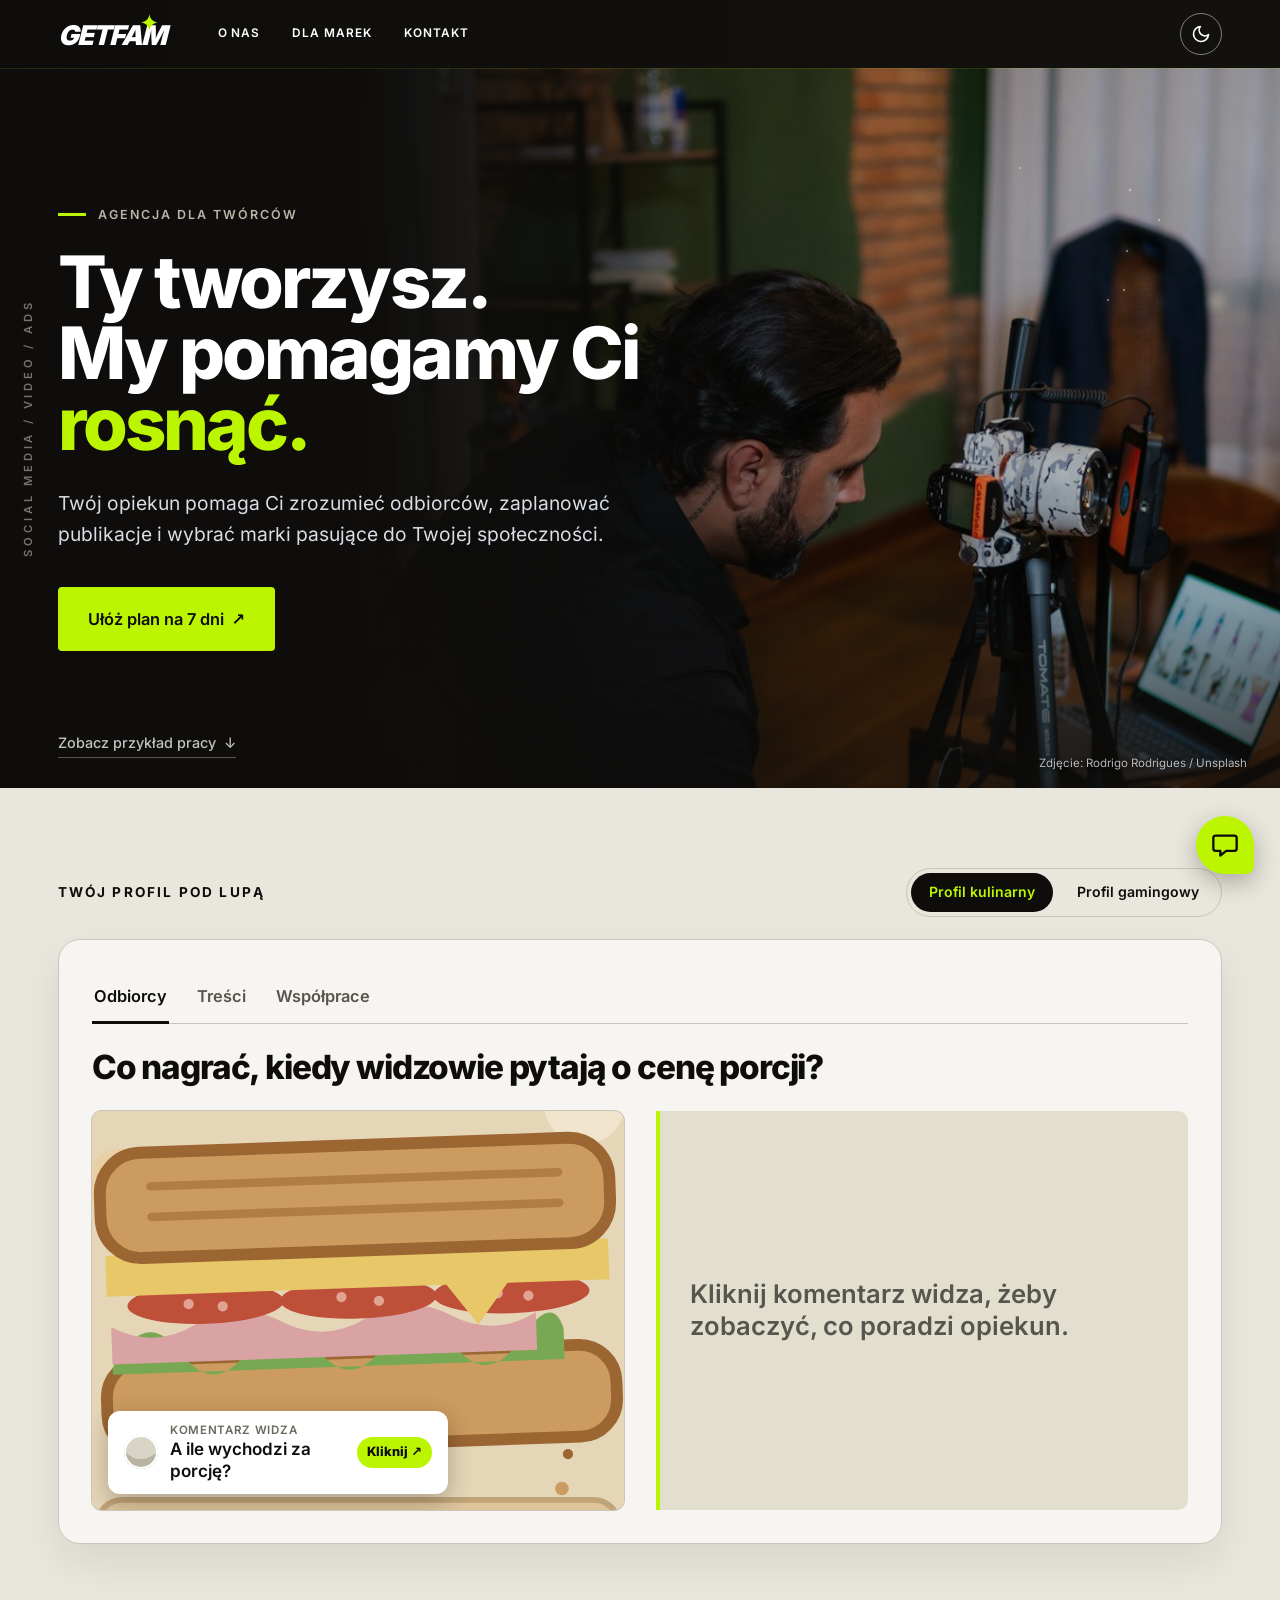
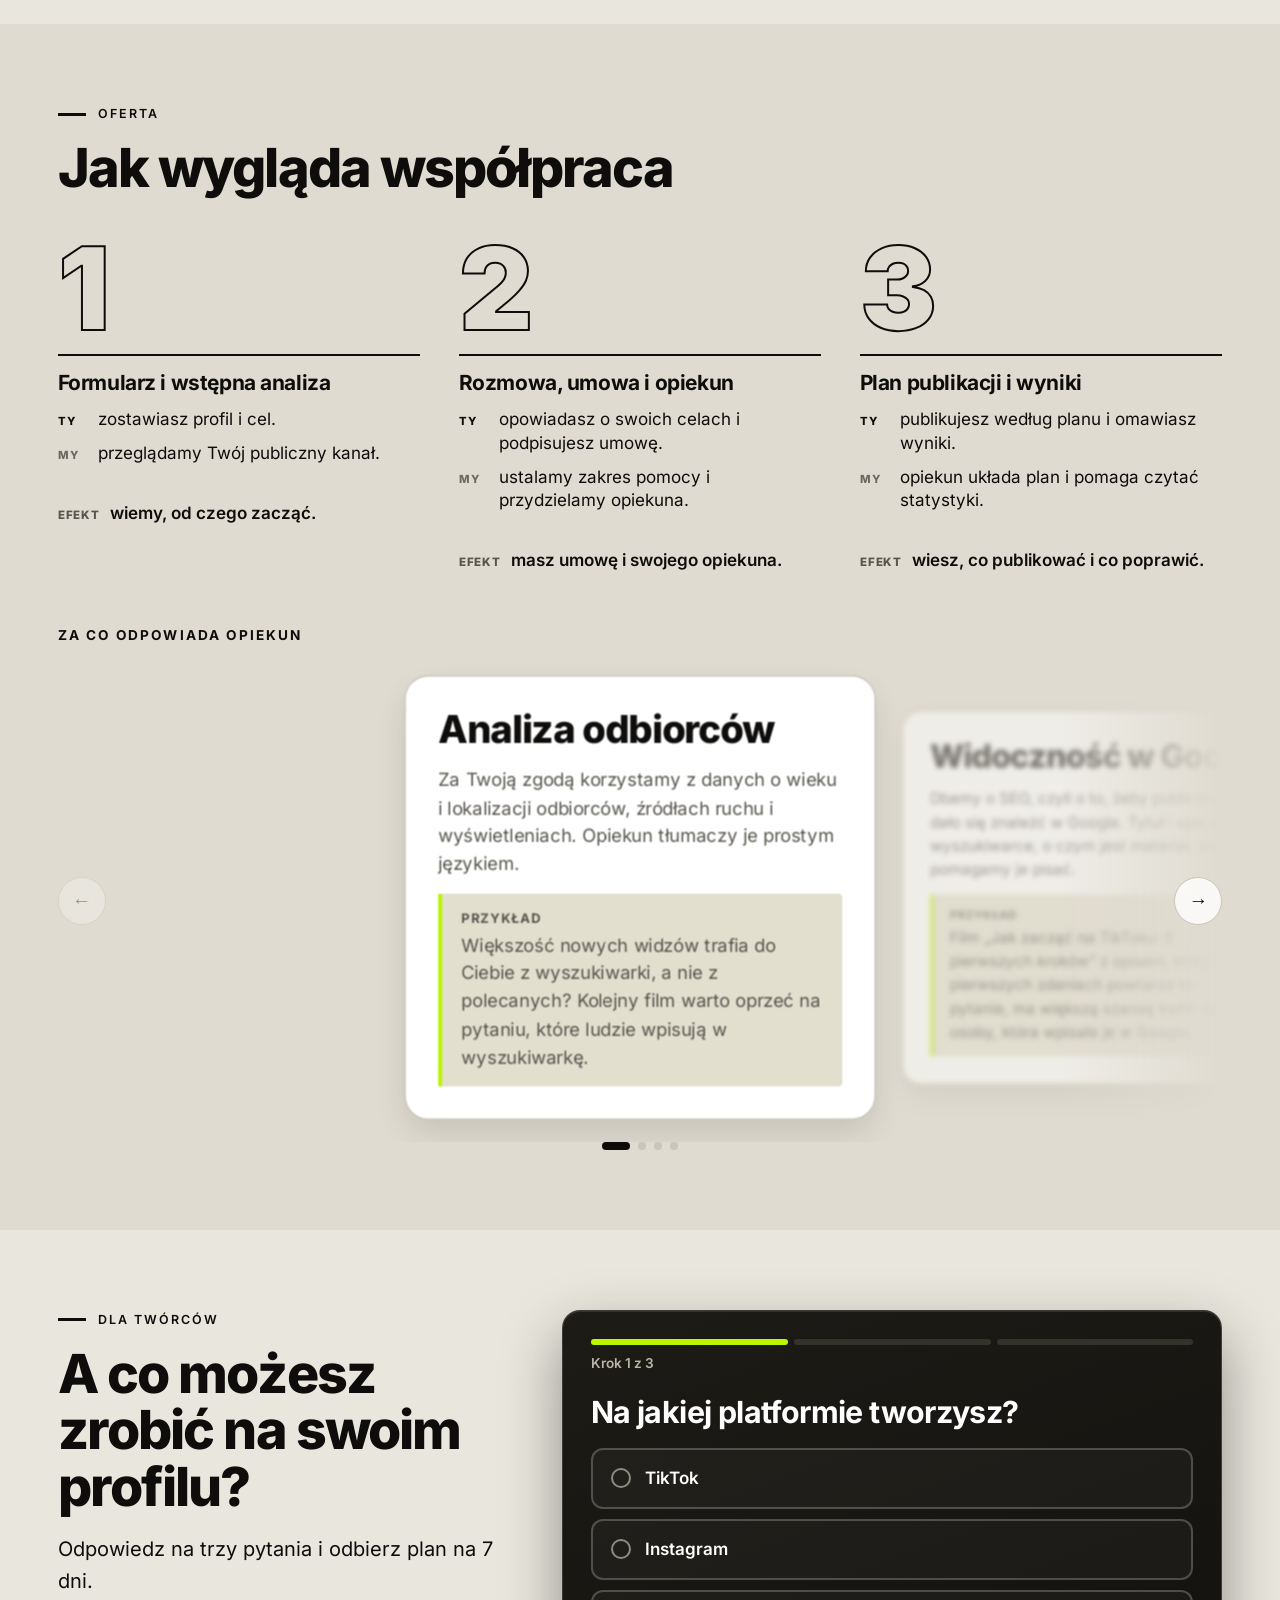
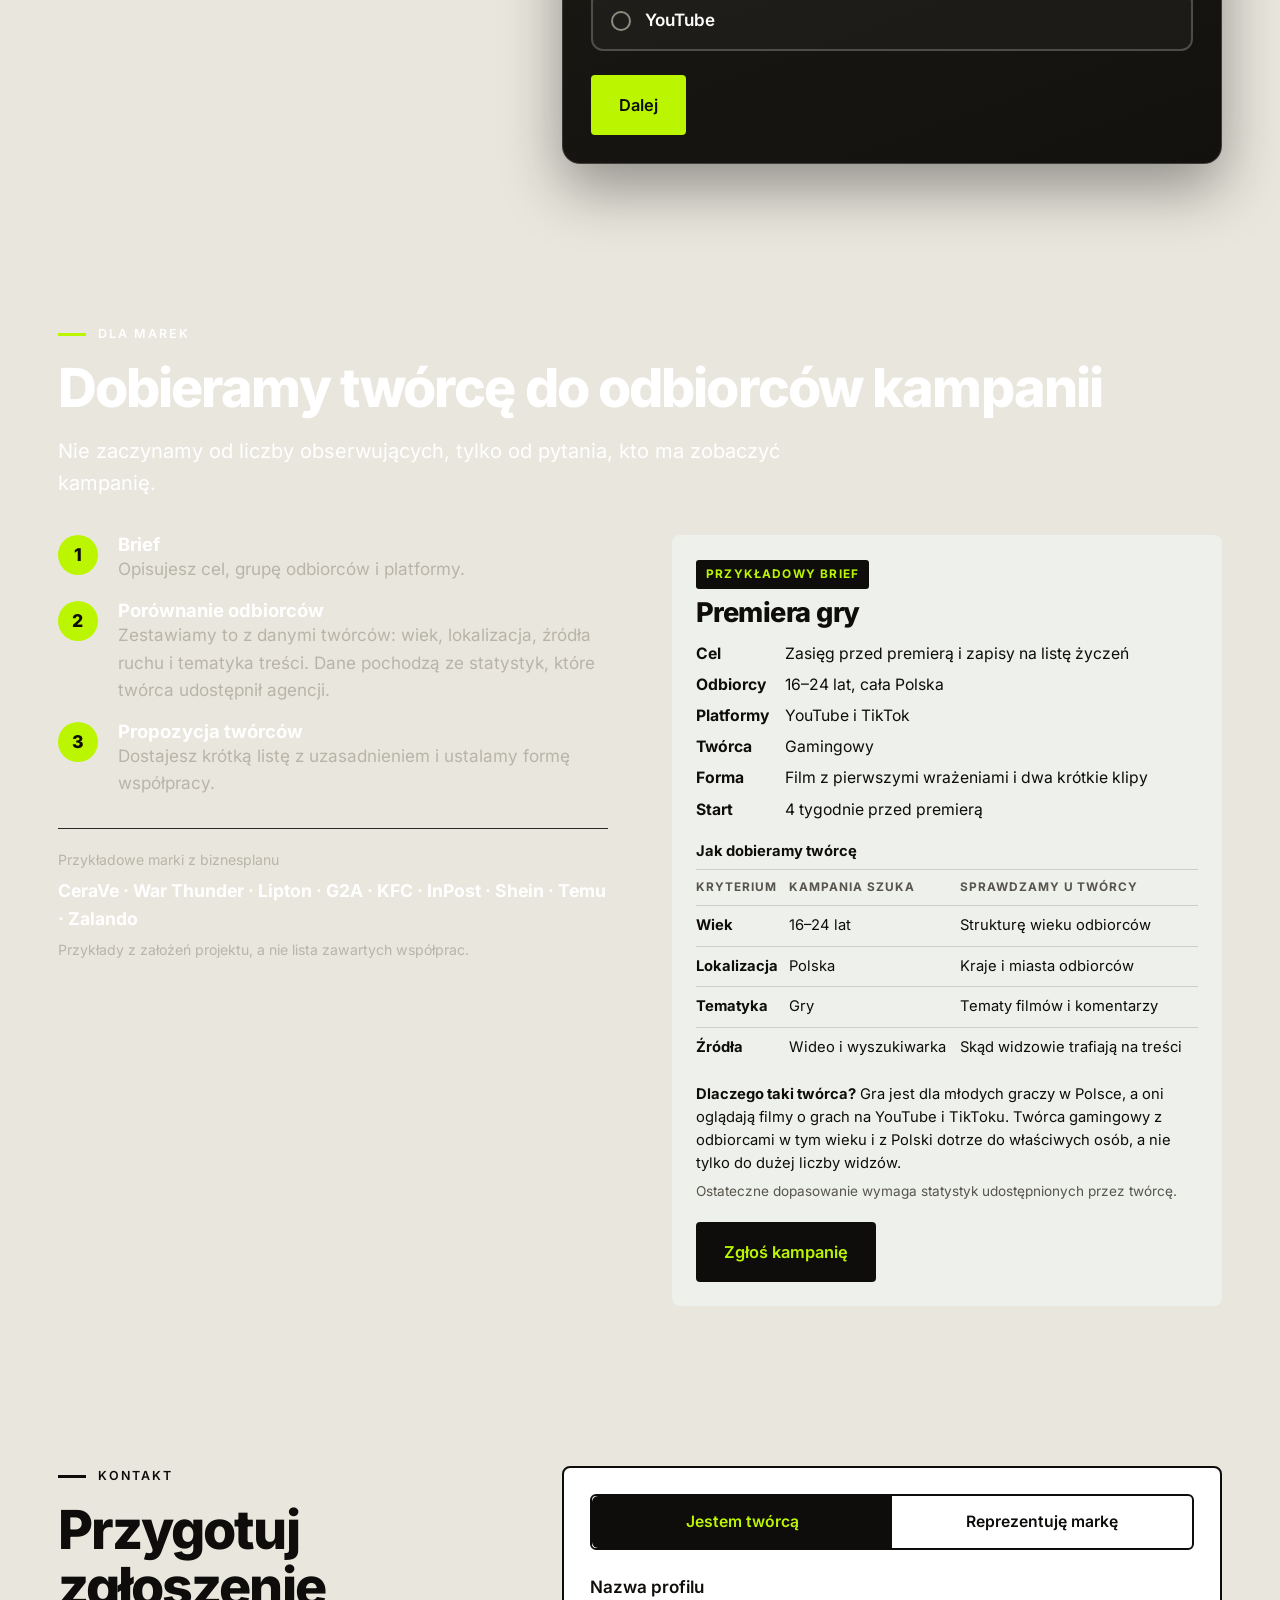
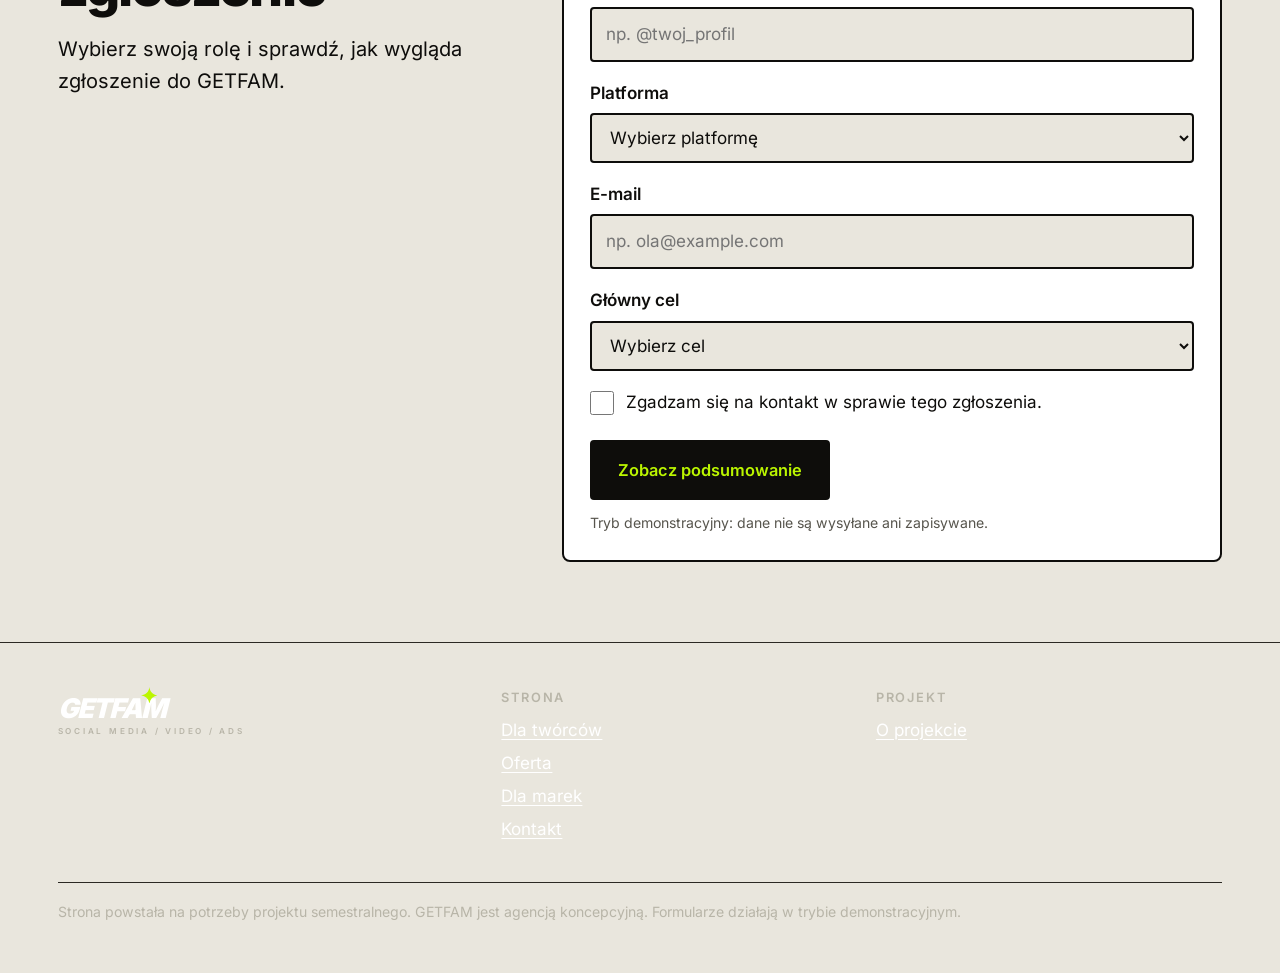
==== commit 1e14abbe: "Zamień granat na ciepły grafit Co-Authored-By: Claude Sonnet 5.5 <noreply@anthropic.com>" ====
--- a/index.html
+++ b/index.html
@@ -5,7 +5,7 @@
   <meta name="viewport" content="width=device-width, initial-scale=1">
   <title>GETFAM – agencja dla twórców internetowych</title>
   <meta name="description" content="GETFAM to ogólnopolska agencja dla osób od 16. roku życia, które chcą zostać twórcami internetowymi albo rozwinąć swój profil. Osobisty opiekun, analiza statystyk i współprace z markami.">
-  <link rel="icon" href="data:image/svg+xml,%3Csvg xmlns='http://www.w3.org/2000/svg' viewBox='0 0 32 32'%3E%3Crect width='32' height='32' fill='%23040915'/%3E%3Cpath d='M16 3c1 8 5 12 13 13-8 1-12 5-13 13-1-8-5-12-13-13 8-1 12-5 13-13z' fill='%23bbf600'/%3E%3C/svg%3E">
+  <link rel="icon" href="data:image/svg+xml,%3Csvg xmlns='http://www.w3.org/2000/svg' viewBox='0 0 32 32'%3E%3Crect width='32' height='32' fill='%230e0d0b'/%3E%3Cpath d='M16 3c1 8 5 12 13 13-8 1-12 5-13 13-1-8-5-12-13-13 8-1 12-5 13-13z' fill='%23bbf600'/%3E%3C/svg%3E">
   <script>
     (function () {
       var h = document.documentElement;
@@ -17,7 +17,7 @@
       if (!(window.matchMedia && window.matchMedia('(prefers-reduced-motion: reduce)').matches)) h.classList.add('intro');
     })();
   </script>
-  <link rel="stylesheet" href="css/style.css?v=20261120m">
+  <link rel="stylesheet" href="css/style.css?v=20261120o">
 </head>
 <body>
   <a class="skip-link" href="#main">Przejdź do treści</a>
@@ -588,6 +588,6 @@
     </button>
   </div>
 
-  <script src="js/app.js?v=20261120m"></script>
+  <script src="js/app.js?v=20261120o"></script>
 </body>
 </html>
--- a/css/style.css
+++ b/css/style.css
@@ -15,21 +15,21 @@
 /* ---------- Tokeny: motyw jasny (domyślny) i ciemny ---------- */
 :root {
   color-scheme: light;
-  --black: #040915;
+  --black: #0e0d0b;
   --lime: #bbf600;
-  --ink: #040915;          /* tekst i linie na jasnych powierzchniach */
+  --ink: #0e0d0b;          /* tekst i linie na jasnych powierzchniach */
   --paper: #eef0eb;        /* złamana biel */
   --paper-2: #e1e6df;
   --card: #ffffff;
   --cream: #e4ebd8;        /* kremowe tło z limonkowym paskiem */
-  --muted: #4a5262;
+  --muted: #57554d;
   --line: #c9d0c8;
   --danger: #b3261e;
   --danger-bg: #fff4f3;
-  --sel-bg: #040915;       /* zaznaczony element (zakładka, przełącznik) */
+  --sel-bg: #0e0d0b;       /* zaznaczony element (zakładka, przełącznik) */
   --sel-fg: #bbf600;
-  --muted-dark: #aab3c4;
-  --line-dark: #1f2a40;
+  --muted-dark: #b8b5a8;
+  --line-dark: #2b2923;
   --focus: var(--ink);
   --display: "Inter", "Segoe UI", system-ui, -apple-system, Arial, sans-serif;
   --body: "Inter", "Segoe UI", system-ui, -apple-system, Arial, sans-serif;
@@ -40,16 +40,16 @@
 :root[data-theme="dark"] {
   color-scheme: dark;
   --ink: #eef0eb;
-  --paper: #070d1c;
-  --paper-2: #0b1326;
-  --card: #0f182c;
-  --cream: #131d33;
-  --muted: #a9b2c4;
-  --line: #1f2a40;
+  --paper: #12110e;
+  --paper-2: #191812;
+  --card: #1c1a15;
+  --cream: #211f18;
+  --muted: #b8b5a8;
+  --line: #2b2923;
   --danger: #ff8a80;
   --danger-bg: #2c1917;
   --sel-bg: #bbf600;
-  --sel-fg: #040915;
+  --sel-fg: #0e0d0b;
 }
 
 *, *::before, *::after { box-sizing: border-box; }
@@ -162,7 +162,7 @@
 }
 .hero__bg picture, .hero__bg img { display: block; width: 100%; height: 100%; }
 .hero__bg img { object-fit: cover; object-position: 62% 42%; filter: saturate(.9); }
-.hero__shade { position: absolute; z-index: -3; inset: 0; background: radial-gradient(ellipse 75% 95% at 90% 0%, rgba(4, 9, 21, 0) 30%, rgba(4, 9, 21, .4) 100%), linear-gradient(90deg, rgba(4, 9, 21, .95) 0%, rgba(4, 9, 21, .84) 28%, rgba(4, 9, 21, .4) 50%, rgba(4, 9, 21, 0) 66%), linear-gradient(0deg, rgba(4, 9, 21, .6) 0%, rgba(4, 9, 21, 0) 26%); }
+.hero__shade { position: absolute; z-index: -3; inset: 0; background: radial-gradient(ellipse 75% 95% at 90% 0%, rgba(14, 13, 11, 0) 30%, rgba(14, 13, 11, .4) 100%), linear-gradient(90deg, rgba(14, 13, 11, .95) 0%, rgba(14, 13, 11, .84) 28%, rgba(14, 13, 11, .4) 50%, rgba(14, 13, 11, 0) 66%), linear-gradient(0deg, rgba(14, 13, 11, .6) 0%, rgba(14, 13, 11, 0) 26%); }
 .hero__inner { position: relative; z-index: 1; }
 .hero__copy { max-width: min(560px, 52%); }
 @media (min-width: 1100px) { .hero__copy { max-width: min(800px, 58%); } .hero__lead { font-size: 1.25rem; } }
@@ -191,7 +191,7 @@
   .hero { --bgh: min(100vw, 480px); display: block; min-height: 0; padding: 0 0 36px; }
   .hero__bg { position: relative; width: 100%; height: var(--bgh); transform: none; -webkit-mask-image: none; mask-image: none; }
   .hero__bg img { object-position: 50% 50%; }
-  .hero__shade { inset: 0 0 auto 0; height: var(--bgh); background: linear-gradient(0deg, #040915 0%, rgba(4, 9, 21, .9) 16%, rgba(4, 9, 21, 0) 46%), linear-gradient(90deg, rgba(4, 9, 21, .5) 0%, rgba(4, 9, 21, 0) 45%); }
+  .hero__shade { inset: 0 0 auto 0; height: var(--bgh); background: linear-gradient(0deg, #0e0d0b 0%, rgba(14, 13, 11, .9) 16%, rgba(14, 13, 11, 0) 46%), linear-gradient(90deg, rgba(14, 13, 11, .5) 0%, rgba(14, 13, 11, 0) 45%); }
   .hero__inner { margin-top: calc(var(--bgh) * -0.3); }
   .hero__copy { max-width: none; }
   .hero h1 { font-size: clamp(2.5rem, 11vw, 3.4rem); }
@@ -264,10 +264,10 @@
 @media (min-width: 800px) { .case { grid-template-columns: minmax(0, 1.05fr) minmax(0, 0.95fr); gap: 48px; } }
 .case__shot { position: relative; margin: 0; border-radius: 10px; overflow: hidden; min-height: 320px; aspect-ratio: 5 / 4; background: var(--paper-2); box-shadow: 0 0 0 1px var(--line); }
 .case__shot img { position: absolute; inset: 0; width: 100%; height: 100%; object-fit: cover; object-position: 50% 44%; transform: scale(1.15); transform-origin: 50% 44%; }
-.comment { position: absolute; left: 16px; right: 16px; bottom: 16px; display: flex; gap: 12px; align-items: center; max-width: 340px; background: #fff; color: #040915; border-radius: 12px; padding: 12px 16px; box-shadow: 0 8px 24px rgba(0, 0, 0, .25); }
+.comment { position: absolute; left: 16px; right: 16px; bottom: 16px; display: flex; gap: 12px; align-items: center; max-width: 340px; background: #fff; color: #0e0d0b; border-radius: 12px; padding: 12px 16px; box-shadow: 0 8px 24px rgba(0, 0, 0, .25); }
 .comment__avatar { flex: none; width: 34px; height: 34px; border-radius: 50%; background: #d9d5c6; box-shadow: inset 0 0 0 2px #fff, inset 0 -14px 0 -4px #b9b4a2; }
 .comment p { margin: 0; line-height: 1.3; }
-.comment__who { font-size: 0.72rem; font-weight: 600; letter-spacing: 0.06em; text-transform: uppercase; color: #55607a; }
+.comment__who { font-size: 0.72rem; font-weight: 600; letter-spacing: 0.06em; text-transform: uppercase; color: #6b685d; }
 .comment__text { font-weight: 600; }
 .case__rec { background: var(--cream); border-left: 4px solid var(--lime); border-radius: 0 10px 10px 0; padding: clamp(22px, 3vw, 36px); display: flex; flex-direction: column; justify-content: center; }
 .rec__label { font-size: 0.76rem; font-weight: 700; letter-spacing: 0.14em; text-transform: uppercase; color: var(--muted); margin: 0 0 14px; }
@@ -299,7 +299,7 @@
 .shot { position: absolute; inset: 0; width: 100%; height: 100%; object-fit: cover; transition: opacity .3s ease; }
 .shot--b { opacity: 0; }
 .clip[data-shot="b"] .shot--b { opacity: 1; }
-.clip__time { position: absolute; left: 10px; top: 10px; background: rgba(4, 9, 21, .78); color: #fff; font-weight: 700; font-size: 0.8rem; padding: 3px 9px; border-radius: 999px; font-variant-numeric: tabular-nums; }
+.clip__time { position: absolute; left: 10px; top: 10px; background: rgba(14, 13, 11, .78); color: #fff; font-weight: 700; font-size: 0.8rem; padding: 3px 9px; border-radius: 999px; font-variant-numeric: tabular-nums; }
 
 .switch { display: inline-flex; border: 2px solid var(--ink); border-radius: 999px; padding: 3px; gap: 2px; margin: 0 0 20px; flex-wrap: wrap; }
 .switch button { font: inherit; font-weight: 600; font-size: 0.95rem; padding: 8px 16px; min-height: 40px; border: 0; border-radius: 999px; background: transparent; color: var(--ink); cursor: pointer; }
@@ -329,7 +329,7 @@
 .bar-row { display: grid; grid-template-columns: 112px 1fr 44px; gap: 10px; align-items: center; margin-bottom: 8px; font-size: 0.92rem; }
 .bar-row b { text-align: right; font-variant-numeric: tabular-nums; }
 .bar { height: 18px; background: var(--paper-2); border-radius: 3px; overflow: hidden; }
-.bar i { display: block; height: 100%; width: 0; background: #8a93a6; transition: width .5s .1s cubic-bezier(.2, .8, .2, 1); }
+.bar i { display: block; height: 100%; width: 0; background: #8f8c80; transition: width .5s .1s cubic-bezier(.2, .8, .2, 1); }
 .bar--after i { background: var(--ink); }
 .clip[data-result="on"] .bar i { width: var(--w); }
 @media (max-width: 420px) { .bar-row { grid-template-columns: 1fr 1fr 40px; } .bar-row span { grid-column: 1 / -1; } .bar-row .bar { grid-column: 1 / 3; } }
@@ -340,7 +340,7 @@
 .audit { background: var(--black); color: #fff; border-radius: 8px; padding: 28px; --focus: var(--lime); box-shadow: 10px 10px 0 var(--line); overflow-x: hidden; overflow-x: clip; }
 @media (max-width: 520px) { .audit { padding: 22px 18px; box-shadow: 6px 6px 0 var(--line); } }
 .audit__progress { display: flex; gap: 6px; margin: 0 0 8px; padding: 0; list-style: none; }
-.audit__progress li { position: relative; flex: 1; height: 6px; background: #26324a; border-radius: 3px; overflow: hidden; }
+.audit__progress li { position: relative; flex: 1; height: 6px; background: #34322b; border-radius: 3px; overflow: hidden; }
 .audit__progress li::after { content: ""; position: absolute; inset: 0; background: var(--lime); transform: scaleX(0); transform-origin: left; transition: transform .22s ease-out; }
 .audit__progress li.is-done::after { transform: scaleX(1); }
 .audit__count { font-size: 0.85rem; color: var(--muted-dark); margin: 0 0 20px; font-weight: 600; }
@@ -350,9 +350,9 @@
 .options { display: grid; gap: 10px; }
 .option { position: relative; display: block; }
 .option input { position: absolute; inset: 0; width: 100%; height: 100%; opacity: 0; margin: 0; cursor: pointer; z-index: 1; }
-.option__body { display: block; padding: 15px 18px 15px 52px; border: 2px solid #3a465e; border-radius: 6px; position: relative; font-weight: 600; transition: border-color .15s ease, background-color .15s ease; }
+.option__body { display: block; padding: 15px 18px 15px 52px; border: 2px solid #45433a; border-radius: 6px; position: relative; font-weight: 600; transition: border-color .15s ease, background-color .15s ease; }
 .option__body small { display: block; font-weight: 400; color: var(--muted-dark); font-size: 0.92rem; }
-.option__body::before { content: ""; position: absolute; left: 18px; top: 50%; width: 20px; height: 20px; margin-top: -10px; border: 2px solid #8a93a6; border-radius: 50%; transition: background-color .15s ease, border-color .15s ease; }
+.option__body::before { content: ""; position: absolute; left: 18px; top: 50%; width: 20px; height: 20px; margin-top: -10px; border: 2px solid #8f8c80; border-radius: 50%; transition: background-color .15s ease, border-color .15s ease; }
 .option__body::after { content: ""; position: absolute; left: 25px; top: 50%; width: 6px; height: 11px; margin-top: -8px; border: solid var(--black); border-width: 0 3px 3px 0; transform: rotate(45deg) scale(0); transition: transform .15s ease; }
 .option:hover .option__body { border-color: #fff; }
 .option input:checked + .option__body { border-color: var(--lime); background: #1d2008; }
@@ -412,7 +412,7 @@
 .steps-list h3 { font-size: 1.15rem; font-weight: 700; letter-spacing: 0; margin-bottom: 2px; }
 .steps-list p { margin: 0; color: var(--muted-dark); }
 .brief {
-  --ink: #040915; --paper: #eef0eb; --paper-2: #e1e6df; --card: #fff; --muted: #4a5262; --line: #c9d0c8; --focus: #040915;
+  --ink: #0e0d0b; --paper: #eef0eb; --paper-2: #e1e6df; --card: #fff; --muted: #57554d; --line: #c9d0c8; --focus: #0e0d0b;
   background: var(--paper); color: var(--ink); border-radius: 8px; padding: 24px;
 }
 @media (max-width: 520px) { .brief { padding: 20px 16px; } }
@@ -420,7 +420,7 @@
 .brief dl { margin: 0 0 18px; display: grid; grid-template-columns: auto 1fr; gap: 6px 16px; font-size: 0.98rem; }
 .brief dt { font-weight: 700; }
 .brief dd { margin: 0; }
-.brief .btn--dark { background: #040915; border-color: #040915; color: #bbf600; }
+.brief .btn--dark { background: #0e0d0b; border-color: #0e0d0b; color: #bbf600; }
 .match { width: 100%; border-collapse: collapse; font-size: 0.92rem; margin: 6px 0 4px; }
 .match caption { text-align: left; font-weight: 700; padding-bottom: 6px; }
 .match th, .match td { text-align: left; padding: 8px 8px 8px 0; border-top: 1px solid var(--line); vertical-align: top; }
@@ -500,13 +500,13 @@
 
 /* Czat (atrapa): zawsze odpowiada „Przerwa techniczna” */
 .gfbot { position: fixed; right: clamp(14px, 2vw, 28px); bottom: clamp(14px, 2vw, 28px); z-index: 60; display: flex; flex-direction: column; align-items: flex-end; gap: 12px; }
-.gfbot__toggle { width: 58px; height: 58px; border: 0; border-radius: 50% 50% 8px 50%; background: var(--lime); color: #040915; display: grid; place-items: center; cursor: pointer; box-shadow: 0 8px 24px rgba(0, 0, 0, .28); transition: transform .2s; }
+.gfbot__toggle { width: 58px; height: 58px; border: 0; border-radius: 50% 50% 8px 50%; background: var(--lime); color: #0e0d0b; display: grid; place-items: center; cursor: pointer; box-shadow: 0 8px 24px rgba(0, 0, 0, .28); transition: transform .2s; }
 .gfbot__toggle svg { width: 28px; height: 28px; fill: none; stroke: currentColor; stroke-width: 2; stroke-linejoin: round; }
 .gfbot__toggle:hover { transform: translateY(-2px) scale(1.05); }
 .gfbot__toggle:focus-visible, .gfbot__close:focus-visible, .gfbot__send:focus-visible { outline: 3px solid var(--ink); outline-offset: 2px; }
 .gfbot__panel { width: min(340px, calc(100vw - 28px)); max-height: min(460px, 70svh); display: flex; flex-direction: column; background: var(--card); color: var(--ink); border: 1px solid var(--line); border-radius: 18px 18px 6px 18px; box-shadow: 0 18px 48px rgba(0, 0, 0, .35); overflow: hidden; }
 .gfbot__panel[hidden] { display: none; }
-.gfbot__head { display: flex; align-items: center; gap: 10px; padding: 14px 16px; background: #040915; color: #fff; }
+.gfbot__head { display: flex; align-items: center; gap: 10px; padding: 14px 16px; background: #0e0d0b; color: #fff; }
 .gfbot__head h2 { flex: 1; margin: 0; font-size: 1rem; font-weight: 800; letter-spacing: -0.01em; }
 .gfbot__star { width: 18px; height: 18px; fill: var(--lime); }
 .gfbot__close { width: 32px; height: 32px; border: 0; border-radius: 8px; background: transparent; color: #fff; font-size: 1.5rem; line-height: 1; cursor: pointer; }
@@ -514,11 +514,11 @@
 .gfbot__log { flex: 1; min-height: 160px; overflow-y: auto; padding: 16px; display: flex; flex-direction: column; gap: 10px; }
 .gfbot__msg { margin: 0; max-width: 82%; padding: 10px 14px; font-size: .95rem; line-height: 1.4; border-radius: 16px; overflow-wrap: anywhere; }
 .gfbot__msg--bot { align-self: flex-start; background: var(--paper); border-bottom-left-radius: 4px; }
-.gfbot__msg--me { align-self: flex-end; background: var(--lime); color: #040915; border-bottom-right-radius: 4px; }
+.gfbot__msg--me { align-self: flex-end; background: var(--lime); color: #0e0d0b; border-bottom-right-radius: 4px; }
 .gfbot__form { display: flex; gap: 8px; padding: 12px; border-top: 1px solid var(--line); }
 .gfbot__form input { flex: 1; min-width: 0; padding: 11px 14px; border: 1px solid var(--line); border-radius: 999px; background: var(--paper); color: var(--ink); font: inherit; font-size: .95rem; }
 .gfbot__form input:focus-visible { outline: 2px solid var(--ink); outline-offset: 1px; }
-.gfbot__send { width: 42px; height: 42px; flex: none; border: 0; border-radius: 50%; background: var(--lime); color: #040915; font-size: 1.1rem; font-weight: 800; cursor: pointer; }
+.gfbot__send { width: 42px; height: 42px; flex: none; border: 0; border-radius: 50%; background: var(--lime); color: #0e0d0b; font-size: 1.1rem; font-weight: 800; cursor: pointer; }
 @media (prefers-reduced-motion: no-preference) { .gfbot__panel:not([hidden]) { animation: gfbot-in .22s ease-out; } .gfbot__msg { animation: gfbot-in .22s ease-out; } }
 @keyframes gfbot-in { from { opacity: 0; transform: translateY(8px); } to { opacity: 1; transform: none; } }
 
@@ -528,7 +528,7 @@
 .comment:focus-visible { outline: 3px solid var(--lime); outline-offset: 3px; }
 .comment__body { display: block; flex: 1; }
 .comment__body span { display: block; line-height: 1.3; }
-.comment__go { flex: none; font-size: .8rem; font-weight: 800; background: var(--lime); color: #040915; padding: 5px 10px; border-radius: 999px; }
+.comment__go { flex: none; font-size: .8rem; font-weight: 800; background: var(--lime); color: #0e0d0b; padding: 5px 10px; border-radius: 999px; }
 .comment:not(.is-done) .comment__go { animation: nudge 1.6s ease-in-out infinite; }
 .comment.is-done .comment__go { display: none; }
 @keyframes nudge { 0%, 100% { transform: none; } 50% { transform: translateX(4px); } }
@@ -552,7 +552,7 @@
 /* Oferta: trzy kroki, co robisz Ty, a co My */
 .steps3 { list-style: none; margin: 40px 0 56px; padding: 0; display: grid; gap: 18px; position: relative; }
 .step { position: relative; display: grid; grid-template-columns: 44px 1fr; gap: 14px; align-items: start; }
-.step__num { z-index: 1; display: grid; place-items: center; width: 44px; height: 44px; border-radius: 50%; background: var(--lime); color: #040915; font-family: var(--display); font-weight: 800; font-size: 1.15rem; }
+.step__num { z-index: 1; display: grid; place-items: center; width: 44px; height: 44px; border-radius: 50%; background: var(--lime); color: #0e0d0b; font-family: var(--display); font-weight: 800; font-size: 1.15rem; }
 .step:not(:last-child)::after { content: ""; position: absolute; left: 21px; top: 44px; bottom: -18px; width: 2px; background: var(--line); }
 .step__card { background: var(--card); color: var(--ink); border: 1px solid var(--line); border-radius: 14px; padding: 20px 22px; transition: transform .2s, box-shadow .2s; }
 .step__card:hover { transform: translateY(-3px); box-shadow: 0 12px 28px rgba(0, 0, 0, .18); }
@@ -562,7 +562,7 @@
 .step__row { display: grid; grid-template-columns: 38px 1fr; gap: 10px; align-items: baseline; margin: 0 0 10px; line-height: 1.4; }
 .step__row:last-child { margin-bottom: 0; }
 .step__who { font-size: .72rem; font-weight: 800; letter-spacing: .08em; text-transform: uppercase; text-align: center; padding: 3px 0; border-radius: 999px; background: var(--ink); color: var(--paper); }
-.step__who--you { background: var(--lime); color: #040915; }
+.step__who--you { background: var(--lime); color: #0e0d0b; }
 @media (min-width: 860px) {
   .steps3 { grid-template-columns: repeat(3, 1fr); gap: 24px; }
   .step { grid-template-columns: 1fr; gap: 16px; }
@@ -644,7 +644,7 @@
   .site-nav a { padding: 9px 16px 9px 12px; border-radius: 999px; border: 1px solid rgba(255, 255, 255, .14); background: linear-gradient(180deg, rgba(255, 255, 255, .09), rgba(255, 255, 255, .03)); -webkit-backdrop-filter: blur(8px); backdrop-filter: blur(8px); box-shadow: inset 0 1px 0 rgba(255, 255, 255, .08); transition: border-color .35s ease, color .35s ease, background .35s ease, transform .45s cubic-bezier(.2, .8, .2, 1), box-shadow .45s ease; }
   .site-nav a::before { display: grid; place-items: center; min-width: 24px; height: 24px; border-radius: 50%; background: rgba(187, 246, 0, .14); font-size: .66rem; transition: background .35s ease, color .35s ease; }
   .site-nav a:hover, .site-nav a:focus-visible { border-color: rgba(187, 246, 0, .6); color: #fff; background: linear-gradient(180deg, rgba(187, 246, 0, .16), rgba(187, 246, 0, .05)); box-shadow: 0 6px 20px rgba(187, 246, 0, .14), inset 0 1px 0 rgba(255, 255, 255, .1); transform: translateY(-1px); }
-  .site-nav a:hover::before, .site-nav a:focus-visible::before { background: var(--lime); color: #040915; }
+  .site-nav a:hover::before, .site-nav a:focus-visible::before { background: var(--lime); color: #0e0d0b; }
   .site-nav a:active { transform: scale(.97); }
 }
 
@@ -658,22 +658,22 @@
 
 /* Menu w nagłówku: łagodniejsze rogi i gradient z palety (limonka → błękit → granat), który odcina się od tła */
 @media (min-width: 861px) {
-  .site-nav a { border-radius: 16px; border: 1px solid rgba(187, 246, 0, .28); background: linear-gradient(135deg, rgba(187, 246, 0, .2) 0%, rgba(48, 92, 210, .3) 60%, rgba(14, 28, 70, .5) 100%); box-shadow: inset 0 1px 0 rgba(255, 255, 255, .14), 0 4px 14px rgba(0, 0, 0, .25); }
-  .site-nav a:hover, .site-nav a:focus-visible { border-color: rgba(187, 246, 0, .75); background: linear-gradient(135deg, rgba(187, 246, 0, .42) 0%, rgba(48, 92, 210, .34) 65%, rgba(14, 28, 70, .5) 100%); box-shadow: 0 8px 22px rgba(187, 246, 0, .2), inset 0 1px 0 rgba(255, 255, 255, .18); }
+  .site-nav a { border-radius: 16px; border: 1px solid rgba(187, 246, 0, .28); background: linear-gradient(135deg, rgba(187, 246, 0, .2) 0%, rgba(255, 255, 255, .3) 60%, rgba(14, 28, 70, .5) 100%); box-shadow: inset 0 1px 0 rgba(255, 255, 255, .14), 0 4px 14px rgba(0, 0, 0, .25); }
+  .site-nav a:hover, .site-nav a:focus-visible { border-color: rgba(187, 246, 0, .75); background: linear-gradient(135deg, rgba(187, 246, 0, .42) 0%, rgba(255, 255, 255, .34) 65%, rgba(14, 28, 70, .5) 100%); box-shadow: 0 8px 22px rgba(187, 246, 0, .2), inset 0 1px 0 rgba(255, 255, 255, .18); }
 }
 
 /* Ogólny gradient tła strony: granat → błękit z limonkową poświatą. Ciemne powierzchnie i jasne sekcje mają ten sam kierunek światła. */
 :root {
-  --grad-dark: radial-gradient(ellipse 60% 120% at 92% -10%, rgba(187, 246, 0, .13), transparent 60%), radial-gradient(ellipse 70% 120% at 0% 110%, rgba(48, 92, 210, .28), transparent 65%), linear-gradient(125deg, #040915 0%, #09163a 55%, #050d24 100%);
-}
-.site-header { background: linear-gradient(90deg, #040915 0%, #0a1838 45%, #0d2150 75%, #071331 100%); box-shadow: 0 1px 0 rgba(187, 246, 0, .12); }
+  --grad-dark: radial-gradient(ellipse 60% 120% at 92% -10%, rgba(187, 246, 0, .13), transparent 60%), radial-gradient(ellipse 70% 120% at 0% 110%, rgba(255, 255, 255, .28), transparent 65%), linear-gradient(125deg, #0e0d0b 0%, #12110e 55%, #12110e 100%);
+}
+.site-header { background: linear-gradient(90deg, #0e0d0b 0%, #12110e 45%, #12110e 75%, #12110e 100%); box-shadow: 0 1px 0 rgba(187, 246, 0, .12); }
 .section--dark, .site-footer, .page-hero, .audit { background: var(--grad-dark); }
-.hero { background: linear-gradient(125deg, #040915 0%, #09163a 60%, #050d24 100%); }
-body { background: radial-gradient(ellipse 900px 560px at 100% 0%, rgba(187, 246, 0, .10), transparent 70%), radial-gradient(ellipse 1000px 700px at 0% 45%, rgba(48, 92, 210, .08), transparent 70%), var(--paper); background-attachment: scroll; }
+.hero { background: linear-gradient(125deg, #0e0d0b 0%, #12110e 60%, #12110e 100%); }
+body { background: radial-gradient(ellipse 900px 560px at 100% 0%, rgba(187, 246, 0, .10), transparent 70%), radial-gradient(ellipse 1000px 700px at 0% 45%, rgba(255, 255, 255, .08), transparent 70%), var(--paper); background-attachment: scroll; }
 .profile { background: transparent; }
-.section--alt { background: linear-gradient(180deg, rgba(48, 92, 210, .07), rgba(187, 246, 0, .06)), var(--paper-2); }
-:root[data-theme="dark"] body { background: radial-gradient(ellipse 900px 560px at 100% 0%, rgba(187, 246, 0, .07), transparent 70%), radial-gradient(ellipse 1000px 700px at 0% 45%, rgba(48, 92, 210, .2), transparent 70%), linear-gradient(180deg, #070d1c, #0a1630); }
-:root[data-theme="dark"] .section--alt { background: linear-gradient(180deg, rgba(48, 92, 210, .12), rgba(187, 246, 0, .04)), var(--paper-2); }
+.section--alt { background: linear-gradient(180deg, rgba(255, 255, 255, .07), rgba(187, 246, 0, .06)), var(--paper-2); }
+:root[data-theme="dark"] body { background: radial-gradient(ellipse 900px 560px at 100% 0%, rgba(187, 246, 0, .07), transparent 70%), radial-gradient(ellipse 1000px 700px at 0% 45%, rgba(255, 255, 255, .2), transparent 70%), linear-gradient(180deg, #12110e, #12110e); }
+:root[data-theme="dark"] .section--alt { background: linear-gradient(180deg, rgba(255, 255, 255, .12), rgba(187, 246, 0, .04)), var(--paper-2); }
 
 /* Menu: znowu spokojne szkło (bez własnego gradientu), żeby odcinało się od gradientu tła */
 @media (min-width: 861px) {
@@ -683,23 +683,23 @@
 
 /* Wyciszony błękit: nagłówek spójny z hero, ciemne sekcje spokojniejsze, a jasne tło z wyraźniejszym gradientem */
 :root {
-  --grad-dark: radial-gradient(ellipse 60% 120% at 92% -10%, rgba(187, 246, 0, .12), transparent 60%), radial-gradient(ellipse 70% 120% at 0% 110%, rgba(48, 92, 210, .17), transparent 65%), linear-gradient(125deg, #040915 0%, #07112b 55%, #050c20 100%);
-}
-.site-header { background: linear-gradient(90deg, #040915 0%, #060f26 50%, #08142f 80%, #050c20 100%); }
-.hero { background: linear-gradient(125deg, #040915 0%, #07112b 60%, #050c20 100%); }
-body { background: radial-gradient(ellipse 1000px 620px at 100% 0%, rgba(187, 246, 0, .16), transparent 70%), radial-gradient(ellipse 1100px 760px at 0% 45%, rgba(48, 92, 210, .13), transparent 70%), var(--paper); }
-.section--alt { background: linear-gradient(180deg, rgba(48, 92, 210, .11), rgba(187, 246, 0, .10)), var(--paper-2); }
-:root[data-theme="dark"] body { background: radial-gradient(ellipse 900px 560px at 100% 0%, rgba(187, 246, 0, .07), transparent 70%), radial-gradient(ellipse 1000px 700px at 0% 45%, rgba(48, 92, 210, .13), transparent 70%), linear-gradient(180deg, #060c1b, #08122a); }
+  --grad-dark: radial-gradient(ellipse 60% 120% at 92% -10%, rgba(187, 246, 0, .12), transparent 60%), radial-gradient(ellipse 70% 120% at 0% 110%, rgba(255, 255, 255, .17), transparent 65%), linear-gradient(125deg, #0e0d0b 0%, #12110e 55%, #12110e 100%);
+}
+.site-header { background: linear-gradient(90deg, #0e0d0b 0%, #12110e 50%, #12110e 80%, #12110e 100%); }
+.hero { background: linear-gradient(125deg, #0e0d0b 0%, #12110e 60%, #12110e 100%); }
+body { background: radial-gradient(ellipse 1000px 620px at 100% 0%, rgba(187, 246, 0, .16), transparent 70%), radial-gradient(ellipse 1100px 760px at 0% 45%, rgba(255, 255, 255, .13), transparent 70%), var(--paper); }
+.section--alt { background: linear-gradient(180deg, rgba(255, 255, 255, .11), rgba(187, 246, 0, .10)), var(--paper-2); }
+:root[data-theme="dark"] body { background: radial-gradient(ellipse 900px 560px at 100% 0%, rgba(187, 246, 0, .07), transparent 70%), radial-gradient(ellipse 1000px 700px at 0% 45%, rgba(255, 255, 255, .13), transparent 70%), linear-gradient(180deg, #12110e, #12110e); }
 
 /* Jeden spójny gradient: wszystkie ciemne powierzchnie pokazują ten sam gradient przypięty do okna, a jasne tło ma jego jasną wersję. */
 :root {
-  --grad-dark: radial-gradient(ellipse 75% 65% at 100% 0%, rgba(187, 246, 0, .10), transparent 60%), linear-gradient(160deg, #040915 0%, #07112b 50%, #0a1a3d 100%);
+  --grad-dark: radial-gradient(ellipse 75% 65% at 100% 0%, rgba(187, 246, 0, .10), transparent 60%), linear-gradient(160deg, #0e0d0b 0%, #12110e 50%, #12110e 100%);
   --grad-light: radial-gradient(ellipse 75% 65% at 100% 0%, rgba(187, 246, 0, .15), transparent 60%), linear-gradient(160deg, #eef0eb 0%, #e9eee7 50%, #e1e9ea 100%);
 }
 .site-header, .hero, .section--dark, .site-footer, .page-hero, .audit { background: var(--grad-dark); background-attachment: fixed; }
 body { background: var(--grad-light); background-attachment: fixed; }
 :root[data-theme="dark"] body { background: var(--grad-dark); background-attachment: fixed; }
-.section--alt, :root[data-theme="dark"] .section--alt { background: rgba(48, 92, 210, .06); }
+.section--alt, :root[data-theme="dark"] .section--alt { background: rgba(255, 255, 255, .06); }
 .section--alt, :root[data-theme="dark"] .section--alt { background: transparent; }
 
 /* Menu: same napisy z numerem. Po najechaniu napis się "przewija" w limonkę, a pod nim rysuje się linia. */
@@ -720,13 +720,13 @@
 
 /* Wyraźniejszy gradient: granat → głęboki błękit → morski odcień, z limonkową poświatą w rogu */
 :root {
-  --grad-dark: radial-gradient(ellipse 70% 70% at 100% 0%, rgba(187, 246, 0, .20), transparent 62%), radial-gradient(ellipse 60% 70% at 0% 100%, rgba(40, 90, 230, .35), transparent 65%), linear-gradient(135deg, #040915 0%, #09204f 40%, #0f3a7a 72%, #0b4a63 100%);
-  --grad-light: radial-gradient(ellipse 70% 70% at 100% 0%, rgba(187, 246, 0, .26), transparent 62%), radial-gradient(ellipse 60% 70% at 0% 100%, rgba(70, 120, 240, .18), transparent 65%), linear-gradient(135deg, #f1f4ee 0%, #e4ecee 55%, #d8e4ee 100%);
+  --grad-dark: radial-gradient(ellipse 70% 70% at 100% 0%, rgba(187, 246, 0, .20), transparent 62%), radial-gradient(ellipse 60% 70% at 0% 100%, rgba(255, 255, 255, .35), transparent 65%), linear-gradient(135deg, #0e0d0b 0%, #12110e 40%, #12110e 72%, #12110e 100%);
+  --grad-light: radial-gradient(ellipse 70% 70% at 100% 0%, rgba(187, 246, 0, .26), transparent 62%), radial-gradient(ellipse 60% 70% at 0% 100%, rgba(255, 255, 255, .18), transparent 65%), linear-gradient(135deg, #f1f4ee 0%, #e4ecee 55%, #d8e4ee 100%);
 }
 
 /* Ciemniejsza wersja: gradient widoczny, ale bez jaskrawego błękitu */
 :root {
-  --grad-dark: radial-gradient(ellipse 70% 70% at 100% 0%, rgba(187, 246, 0, .14), transparent 62%), radial-gradient(ellipse 60% 70% at 0% 100%, rgba(40, 90, 230, .20), transparent 65%), linear-gradient(135deg, #040915 0%, #071a42 45%, #0a2955 78%, #07303f 100%);
+  --grad-dark: radial-gradient(ellipse 70% 70% at 100% 0%, rgba(187, 246, 0, .14), transparent 62%), radial-gradient(ellipse 60% 70% at 0% 100%, rgba(255, 255, 255, .20), transparent 65%), linear-gradient(135deg, #0e0d0b 0%, #12110e 45%, #12110e 78%, #12110e 100%);
 }
 
 /* Ciemny motyw: linie i wiersze nie zlewają się z gradientem tła */
@@ -737,18 +737,18 @@
 :root[data-theme="dark"] .service[open] { background: rgba(255, 255, 255, .04); border-radius: 10px; }
 
 /* Karta audytu: własna, wyraźna powierzchnia zamiast tła takiego samego jak strona i twardego cienia */
-.audit { background: linear-gradient(160deg, #0f2048 0%, #08132e 100%); background-attachment: scroll; border: 1px solid rgba(255, 255, 255, .16); border-radius: 18px; box-shadow: 0 24px 60px rgba(0, 0, 0, .38), inset 0 1px 0 rgba(255, 255, 255, .1); }
+.audit { background: linear-gradient(160deg, #1d1b16 0%, #12110e 100%); background-attachment: scroll; border: 1px solid rgba(255, 255, 255, .16); border-radius: 18px; box-shadow: 0 24px 60px rgba(0, 0, 0, .38), inset 0 1px 0 rgba(255, 255, 255, .1); }
 .audit .option__body { border-color: rgba(255, 255, 255, .22); border-radius: 12px; background: rgba(255, 255, 255, .03); }
 
 /* Profil pod lupą: cała zawartość przykładu leży na własnej "karcie", żeby nie rozpływała się w gradiencie tła */
-.profile .pex { padding: clamp(18px, 2.6vw, 34px); margin-top: 22px; border: 1px solid var(--line); border-radius: 22px; background: rgba(255, 255, 255, .6); box-shadow: 0 18px 44px rgba(4, 9, 21, .08); }
+.profile .pex { padding: clamp(18px, 2.6vw, 34px); margin-top: 22px; border: 1px solid var(--line); border-radius: 22px; background: rgba(255, 255, 255, .6); box-shadow: 0 18px 44px rgba(14, 13, 11, .08); }
 .profile .pex .tabs { margin-top: 0; }
 :root[data-theme="dark"] .profile .pex { background: linear-gradient(160deg, rgba(255, 255, 255, .07), rgba(255, 255, 255, .025)); border-color: rgba(255, 255, 255, .14); box-shadow: 0 24px 56px rgba(0, 0, 0, .32), inset 0 1px 0 rgba(255, 255, 255, .08); }
-:root[data-theme="dark"] .case__rec, :root[data-theme="dark"] .insight__tip { background: #15264b; }
+:root[data-theme="dark"] .case__rec, :root[data-theme="dark"] .insight__tip { background: #24221a; }
 :root[data-theme="dark"] .timeline__track { background: rgba(255, 255, 255, .07); border-color: rgba(255, 255, 255, .4); }
 :root[data-theme="dark"] .switch { border-color: rgba(255, 255, 255, .4); }
 :root[data-theme="dark"] .clip__frame, :root[data-theme="dark"] .case__shot { box-shadow: 0 0 0 1px rgba(255, 255, 255, .22), 0 10px 28px rgba(0, 0, 0, .35); }
-:root[data-theme="dark"] .retention { background: #0f1d3d; box-shadow: inset 0 0 0 1px rgba(255, 255, 255, .3); }
+:root[data-theme="dark"] .retention { background: #1a1813; box-shadow: inset 0 0 0 1px rgba(255, 255, 255, .3); }
 .profile .clip { border-top: 0; margin-top: 4px; padding-top: 0; }
 .profile .panel__q { margin-bottom: 26px; }
 
@@ -761,11 +761,11 @@
 .carousel__track::-webkit-scrollbar { display: none; }
 .carousel__track:focus-visible { outline: 3px solid var(--focus); border-radius: 18px; }
 .carousel__track.is-drag { cursor: grabbing; scroll-snap-type: none; user-select: none; }
-.svc-card { flex: 0 0 min(430px, 84%); scroll-snap-align: start; display: flex; flex-direction: column; gap: 14px; padding: clamp(22px, 2.4vw, 30px); background: var(--card); color: var(--ink); border: 1px solid var(--line); border-radius: 22px; box-shadow: 0 14px 34px rgba(4, 9, 21, .12); transition: transform .3s cubic-bezier(.2, .8, .2, 1), box-shadow .3s; }
-.svc-card:hover { transform: translateY(-4px); box-shadow: 0 20px 44px rgba(4, 9, 21, .2); }
+.svc-card { flex: 0 0 min(430px, 84%); scroll-snap-align: start; display: flex; flex-direction: column; gap: 14px; padding: clamp(22px, 2.4vw, 30px); background: var(--card); color: var(--ink); border: 1px solid var(--line); border-radius: 22px; box-shadow: 0 14px 34px rgba(14, 13, 11, .12); transition: transform .3s cubic-bezier(.2, .8, .2, 1), box-shadow .3s; }
+.svc-card:hover { transform: translateY(-4px); box-shadow: 0 20px 44px rgba(14, 13, 11, .2); }
 .svc-card__top { display: flex; align-items: center; justify-content: space-between; }
 .svc-card__icon { display: grid; place-items: center; width: 50px; height: 50px; border-radius: 14px; background: var(--lime); }
-.svc-card__icon svg { width: 26px; height: 26px; fill: none; stroke: #040915; stroke-width: 1.8; stroke-linecap: round; stroke-linejoin: round; }
+.svc-card__icon svg { width: 26px; height: 26px; fill: none; stroke: #0e0d0b; stroke-width: 1.8; stroke-linecap: round; stroke-linejoin: round; }
 .svc-card__num { font-family: var(--display); font-weight: 800; font-size: 1.1rem; color: var(--muted); letter-spacing: .06em; }
 .svc-card h4 { margin: 4px 0 0; font-size: clamp(1.35rem, 2.2vw, 1.7rem); font-weight: 800; letter-spacing: -0.025em; line-height: 1.1; }
 .svc-card > p { margin: 0; color: var(--muted); line-height: 1.55; }
@@ -775,7 +775,7 @@
 .carousel__dots i { display: block; width: 8px; height: 8px; border-radius: 99px; background: var(--line); transition: width .3s ease, background .3s ease; }
 .carousel__dots i.is-on { width: 28px; background: var(--lime); }
 .carousel__btn { width: 48px; height: 48px; border-radius: 50%; border: 1px solid var(--line); background: var(--card); color: var(--ink); font-size: 1.2rem; cursor: pointer; transition: background .2s, border-color .2s, transform .2s, opacity .2s; }
-.carousel__btn:hover:not(:disabled) { background: var(--lime); border-color: var(--lime); color: #040915; transform: scale(1.06); }
+.carousel__btn:hover:not(:disabled) { background: var(--lime); border-color: var(--lime); color: #0e0d0b; transform: scale(1.06); }
 .carousel__btn:disabled { opacity: .35; cursor: default; }
 .carousel__btn:focus-visible { outline: 3px solid var(--focus); outline-offset: 2px; }
 :root:not([data-theme="dark"]) .carousel__dots i.is-on { background: var(--ink); }
@@ -792,8 +792,8 @@
 .carousel__stage { position: relative; }
 .carousel__track { padding: 30px calc(50% - var(--cw) / 2) 36px; scroll-snap-type: x mandatory; scroll-padding: 0; }
 .svc-card { flex: 0 0 var(--cw); scroll-snap-align: center; transform: scale(calc(1.07 - var(--d, 0) * .17)); filter: blur(calc(var(--d, 0) * 3.2px)); opacity: calc(1 - var(--d, 0) * .5); transition: box-shadow .3s; will-change: transform, filter, opacity; }
-.svc-card:hover { transform: scale(calc(1.07 - var(--d, 0) * .17)); box-shadow: 0 24px 56px rgba(4, 9, 21, .3); }
-.carousel__btn { position: absolute; top: 50%; z-index: 3; margin-top: -24px; background: rgba(4, 9, 21, .55); color: #fff; border-color: rgba(255, 255, 255, .25); -webkit-backdrop-filter: blur(8px); backdrop-filter: blur(8px); }
+.svc-card:hover { transform: scale(calc(1.07 - var(--d, 0) * .17)); box-shadow: 0 24px 56px rgba(14, 13, 11, .3); }
+.carousel__btn { position: absolute; top: 50%; z-index: 3; margin-top: -24px; background: rgba(14, 13, 11, .55); color: #fff; border-color: rgba(255, 255, 255, .25); -webkit-backdrop-filter: blur(8px); backdrop-filter: blur(8px); }
 :root:not([data-theme="dark"]) .carousel__btn { background: rgba(255, 255, 255, .8); color: var(--ink); border-color: var(--line); }
 .carousel__btn--prev { left: 0; }
 .carousel__btn--next { right: 0; }
@@ -828,7 +828,7 @@
   .site-nav a::before, .site-nav a:hover::before, .site-nav a:focus-visible::before { content: ""; position: absolute; inset: 0; z-index: -1; display: block; min-width: 0; height: auto; border-radius: 0; font-size: 0; background: var(--lime); transform: scaleY(0); transform-origin: bottom; transition: transform .4s cubic-bezier(.7, 0, .2, 1); }
   .site-nav a:hover::before, .site-nav a:focus-visible::before { transform: scaleY(1); }
   .site-nav a::after, .site-nav a:hover::after, .site-nav a:focus-visible::after { display: none; }
-  .nav-roll::after { color: #040915; }
+  .nav-roll::after { color: #0e0d0b; }
   .site-nav a:hover, .site-nav a:focus-visible { color: #fff; }
 }
 .step__card, .step__card:hover { height: auto; }
@@ -839,8 +839,8 @@
 body { background: var(--paper); }
 .section--alt { background: var(--paper-2); }
 :root[data-theme="dark"] .section--alt { background: transparent; }
-:root { --grad-dark: linear-gradient(160deg, #040915 0%, #06102b 55%, #08163a 100%); }
-.site-header { background: linear-gradient(90deg, #040915 0%, #06102b 100%); }
-.hero { background: linear-gradient(160deg, #040915 0%, #06102b 100%); }
-:root[data-theme="dark"] { --line: rgba(255, 255, 255, .18); --paper: #070d1c; --paper-2: #0b1326; --cream: #15264b; --muted: #a9b2c4; }
+:root { --grad-dark: linear-gradient(160deg, #0e0d0b 0%, #12110e 55%, #161510 100%); }
+.site-header { background: linear-gradient(90deg, #0e0d0b 0%, #12110e 100%); }
+.hero { background: linear-gradient(160deg, #0e0d0b 0%, #12110e 100%); }
+:root[data-theme="dark"] { --line: rgba(255, 255, 255, .18); --paper: #12110e; --paper-2: #191812; --cream: #24221a; --muted: #b8b5a8; }
 :root[data-theme="dark"] body { background: var(--grad-dark); background-attachment: fixed; }
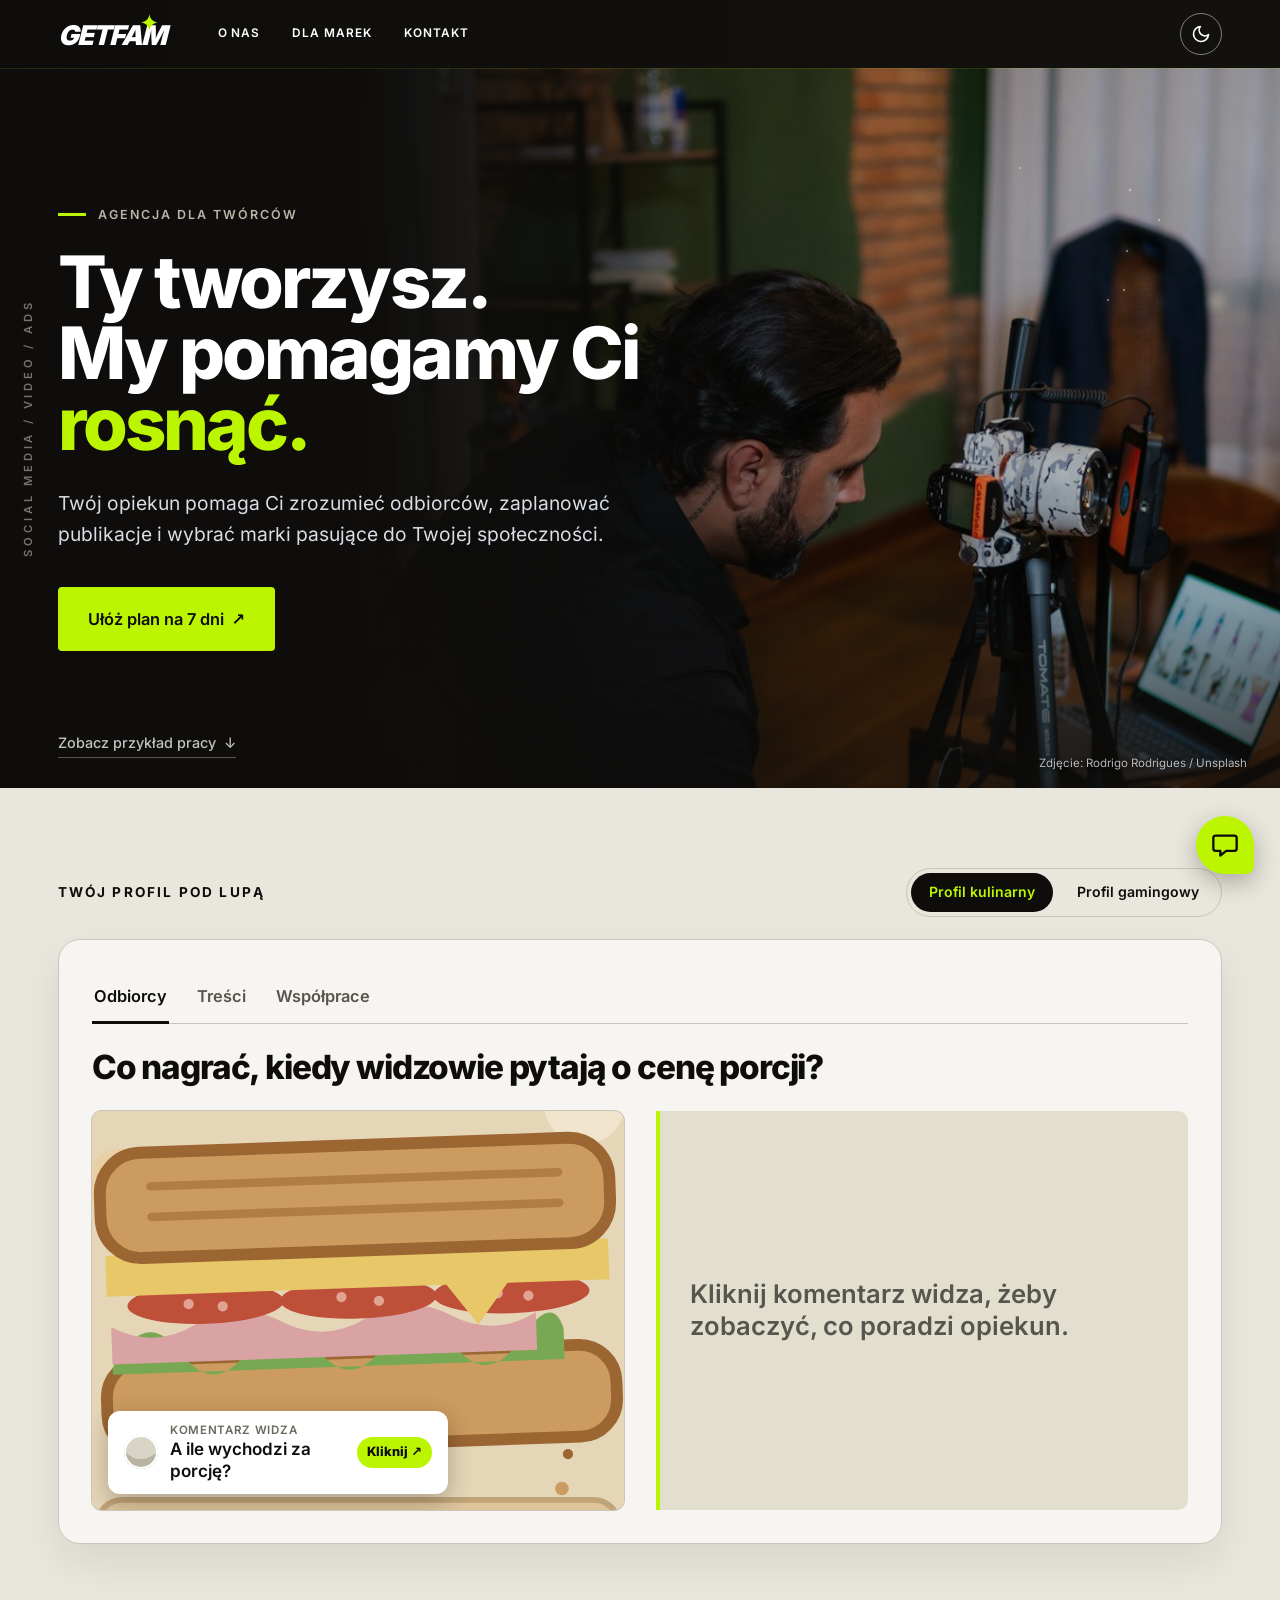
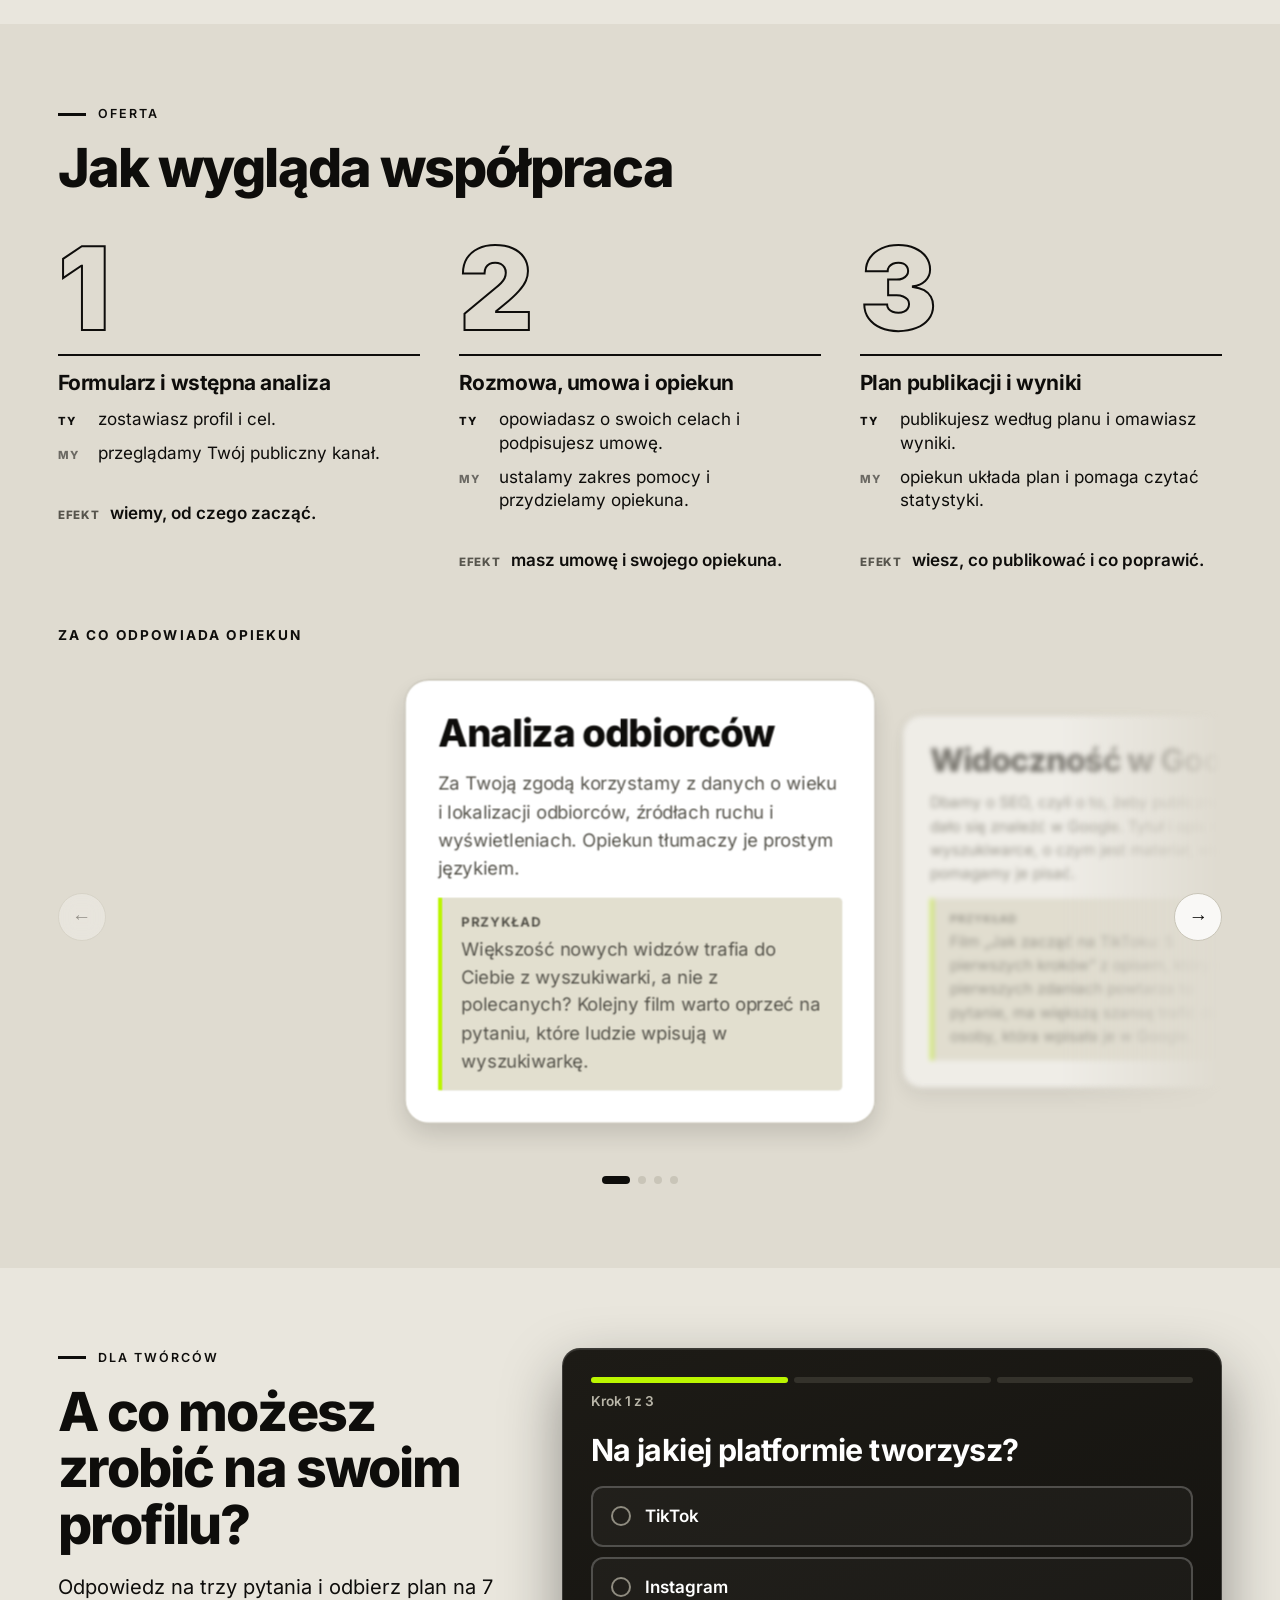
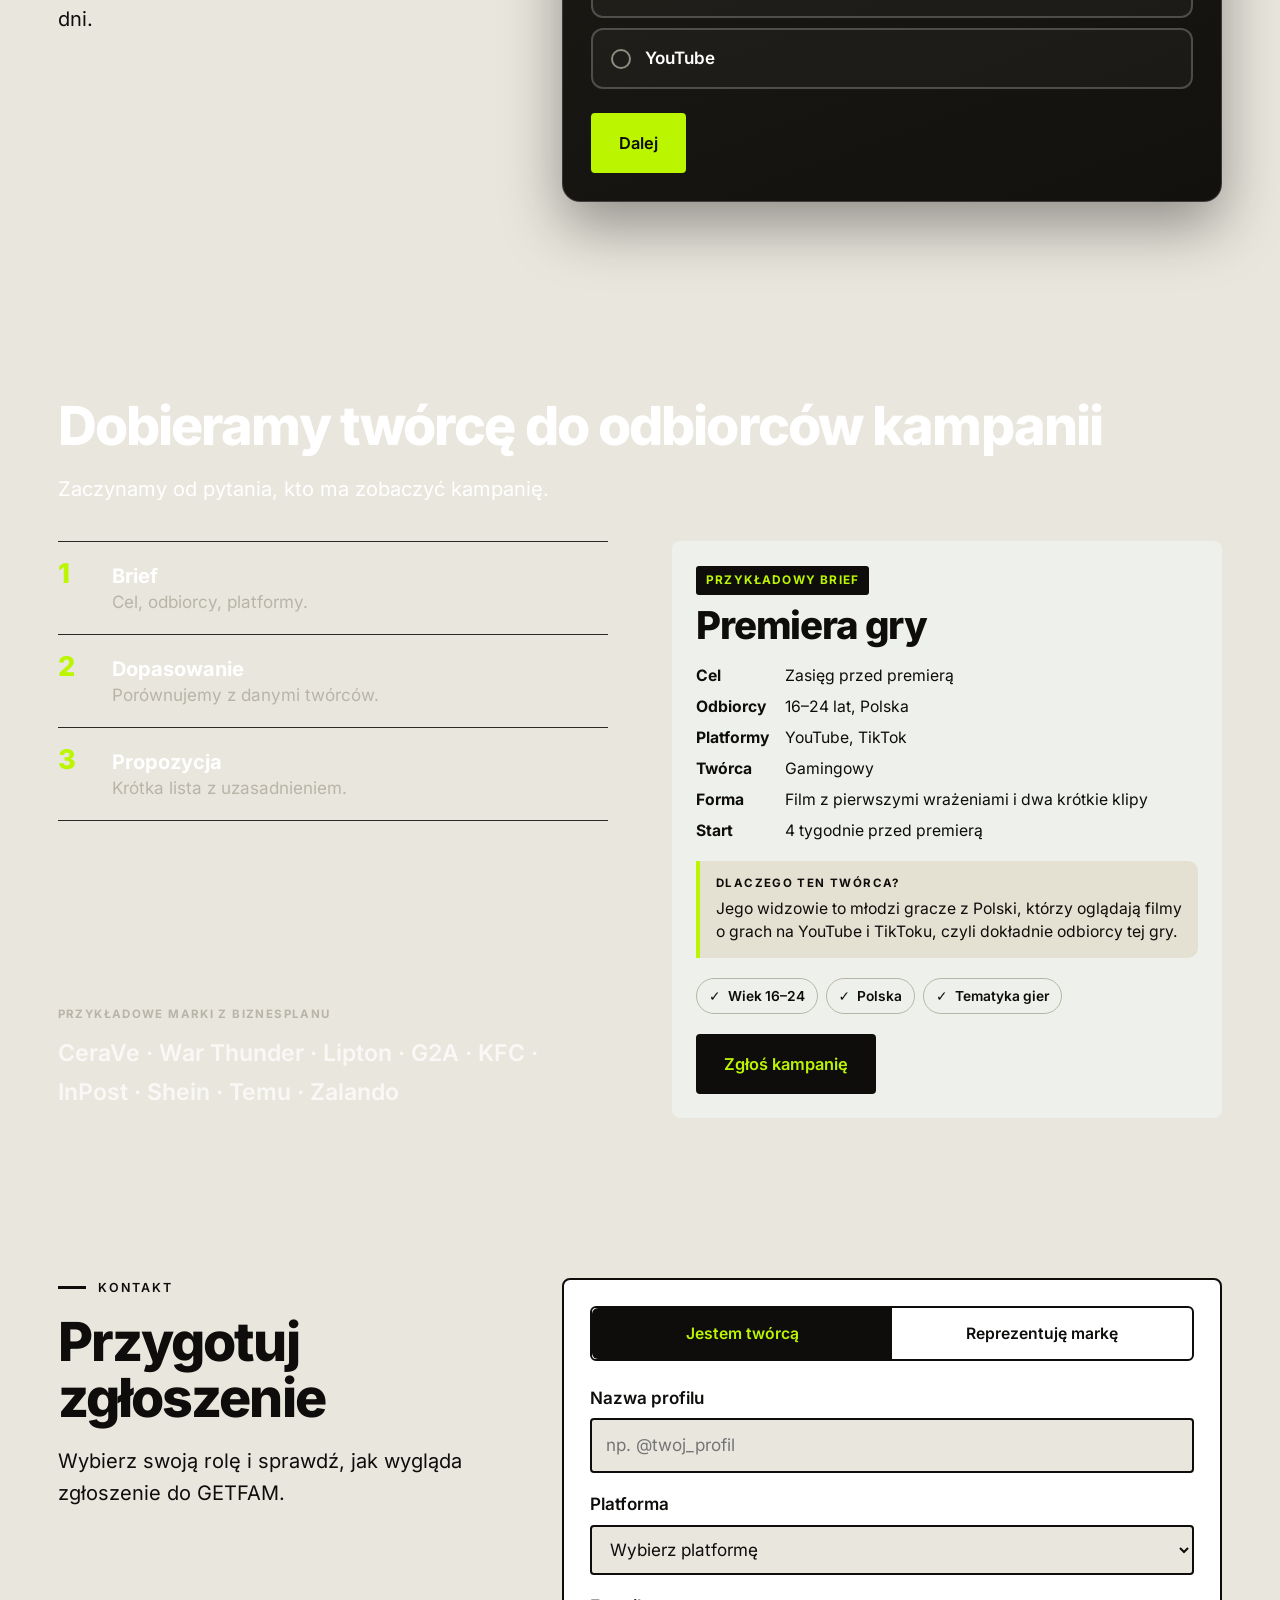
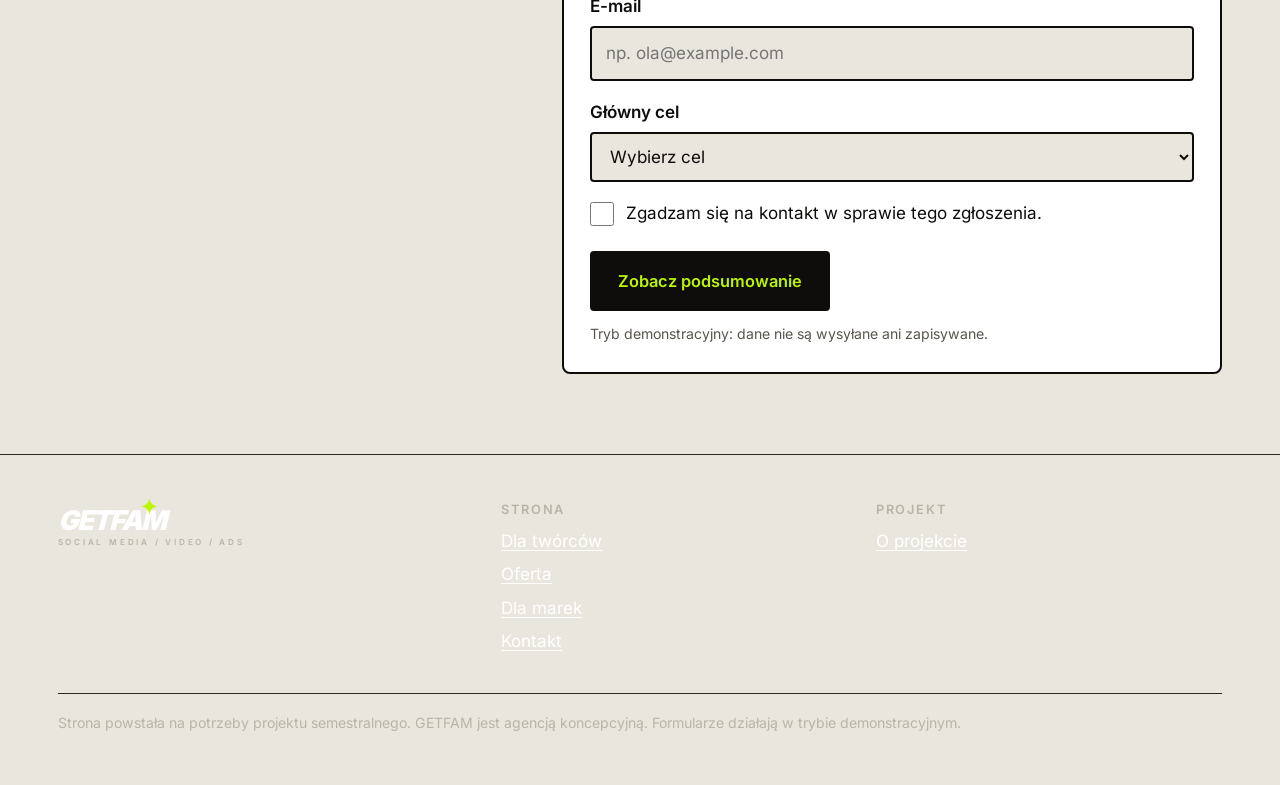
==== commit 9e9b2200: "Odchudzona sekcja Dla marek, wyrównanie kolumn, blokada kopiowania, poprawka karuzeli Co-Authored-By" ====
--- a/index.html
+++ b/index.html
@@ -17,7 +17,7 @@
       if (!(window.matchMedia && window.matchMedia('(prefers-reduced-motion: reduce)').matches)) h.classList.add('intro');
     })();
   </script>
-  <link rel="stylesheet" href="css/style.css?v=20261120o">
+  <link rel="stylesheet" href="css/style.css?v=20261120u">
 </head>
 <body>
   <a class="skip-link" href="#main">Przejdź do treści</a>
@@ -391,26 +391,19 @@
       <div class="container">
         <p class="eyebrow">Dla marek</p>
         <h2 class="section-title" id="brands-title">Dobieramy twórcę do odbiorców kampanii</h2>
-        <p class="lead">Nie zaczynamy od liczby obserwujących, tylko od pytania, kto ma zobaczyć kampanię.</p>
+        <p class="lead">Zaczynamy od pytania, kto ma zobaczyć kampanię.</p>
 
         <div class="brands-grid">
           <div>
             <ol class="steps-list">
-              <li>
-                <div><h3>Brief</h3><p>Opisujesz cel, grupę odbiorców i platformy.</p></div>
-              </li>
-              <li>
-                <div><h3>Porównanie odbiorców</h3><p>Zestawiamy to z danymi twórców: wiek, lokalizacja, źródła ruchu i tematyka treści. Dane pochodzą ze statystyk, które twórca udostępnił agencji.</p></div>
-              </li>
-              <li>
-                <div><h3>Propozycja twórców</h3><p>Dostajesz krótką listę z uzasadnieniem i ustalamy formę współpracy.</p></div>
-              </li>
+              <li><div><h3>Brief</h3><p>Cel, odbiorcy, platformy.</p></div></li>
+              <li><div><h3>Dopasowanie</h3><p>Porównujemy z danymi twórców.</p></div></li>
+              <li><div><h3>Propozycja</h3><p>Krótka lista z uzasadnieniem.</p></div></li>
             </ol>
 
             <div class="brand-list">
               <p class="fine">Przykładowe marki z biznesplanu</p>
               <p class="names">CeraVe · War Thunder · Lipton · G2A · KFC · InPost · Shein · Temu · Zalando</p>
-              <p class="fine">Przykłady z założeń projektu, a nie lista zawartych współprac.</p>
             </div>
           </div>
 
@@ -418,25 +411,17 @@
             <span class="tag">Przykładowy brief</span>
             <h3 id="brief-title">Premiera gry</h3>
             <dl>
-              <dt>Cel</dt><dd>Zasięg przed premierą i zapisy na listę życzeń</dd>
-              <dt>Odbiorcy</dt><dd>16–24 lat, cała Polska</dd>
-              <dt>Platformy</dt><dd>YouTube i TikTok</dd>
+              <dt>Cel</dt><dd>Zasięg przed premierą</dd>
+              <dt>Odbiorcy</dt><dd>16–24 lat, Polska</dd>
+              <dt>Platformy</dt><dd>YouTube, TikTok</dd>
               <dt>Twórca</dt><dd>Gamingowy</dd>
               <dt>Forma</dt><dd>Film z pierwszymi wrażeniami i dwa krótkie klipy</dd>
               <dt>Start</dt><dd>4 tygodnie przed premierą</dd>
             </dl>
-            <table class="match">
-              <caption>Jak dobieramy twórcę</caption>
-              <thead><tr><th scope="col">Kryterium</th><th scope="col">Kampania szuka</th><th scope="col">Sprawdzamy u twórcy</th></tr></thead>
-              <tbody>
-                <tr><th scope="row">Wiek</th><td>16–24 lat</td><td>Strukturę wieku odbiorców</td></tr>
-                <tr><th scope="row">Lokalizacja</th><td>Polska</td><td>Kraje i miasta odbiorców</td></tr>
-                <tr><th scope="row">Tematyka</th><td>Gry</td><td>Tematy filmów i komentarzy</td></tr>
-                <tr><th scope="row">Źródła</th><td>Wideo i wyszukiwarka</td><td>Skąd widzowie trafiają na treści</td></tr>
-              </tbody>
-            </table>
-            <p class="why"><strong>Dlaczego taki twórca?</strong> Gra jest dla młodych graczy w Polsce, a oni oglądają filmy o grach na YouTube i TikToku. Twórca gamingowy z odbiorcami w tym wieku i z Polski dotrze do właściwych osób, a nie tylko do dużej liczby widzów.</p>
-            <p class="match-note">Ostateczne dopasowanie wymaga statystyk udostępnionych przez twórcę.</p>
+            <p class="why"><strong>Dlaczego ten twórca?</strong> Jego widzowie to młodzi gracze z Polski, którzy oglądają filmy o grach na YouTube i TikToku, czyli dokładnie odbiorcy tej gry.</p>
+            <ul class="fit" aria-label="Dopasowanie twórcy">
+              <li>Wiek 16–24</li><li>Polska</li><li>Tematyka gier</li>
+            </ul>
             <button class="btn btn--dark" type="button" id="brief-cta">Zgłoś kampanię</button>
           </article>
         </div>
@@ -588,6 +573,6 @@
     </button>
   </div>
 
-  <script src="js/app.js?v=20261120o"></script>
+  <script src="js/app.js?v=20261120u"></script>
 </body>
 </html>
--- a/css/style.css
+++ b/css/style.css
@@ -844,3 +844,40 @@
 .hero { background: linear-gradient(160deg, #0e0d0b 0%, #12110e 100%); }
 :root[data-theme="dark"] { --line: rgba(255, 255, 255, .18); --paper: #12110e; --paper-2: #191812; --cream: #24221a; --muted: #b8b5a8; }
 :root[data-theme="dark"] body { background: var(--grad-dark); background-attachment: fixed; }
+
+/* Dla marek: spokojniej. Kroki bez kółek, brief z jedną wyróżnioną myślą (uzasadnienie), większe nazwy marek. */
+.steps-list { gap: 0; margin-bottom: 8px; }
+.steps-list li { grid-template-columns: 44px 1fr; gap: 6px 10px; padding: 18px 0; border-top: 1px solid var(--line-dark); }
+.steps-list li:last-child { border-bottom: 1px solid var(--line-dark); }
+.steps-list li::before { width: auto; height: auto; border-radius: 0; background: none; color: var(--lime); font-size: 1.7rem; line-height: 1; place-items: start; }
+.steps-list h3 { font-size: 1.25rem; }
+.brand-list { border-top: 0; margin-top: 34px; padding-top: 0; }
+.brand-list .names { font-size: clamp(1.15rem, 1.8vw, 1.45rem); line-height: 1.7; color: rgba(255, 255, 255, .72); font-weight: 600; }
+.brand-list .fine:first-child { text-transform: uppercase; letter-spacing: .12em; font-size: .72rem; font-weight: 700; margin-bottom: 10px; }
+.brief h3 { font-size: clamp(1.9rem, 3vw, 2.4rem); letter-spacing: -.03em; margin-bottom: 18px; }
+.brief .why { margin: 4px 0 20px; padding: 14px 16px; background: #e4e1d2; border-left: 4px solid var(--lime); border-radius: 0 10px 10px 0; font-size: .98rem; line-height: 1.5; }
+.brief .why strong { display: block; font-size: .72rem; letter-spacing: .12em; text-transform: uppercase; margin-bottom: 4px; }
+.match caption { font-size: .72rem; letter-spacing: .12em; text-transform: uppercase; color: var(--muted); }
+.fit { list-style: none; margin: 0 0 20px; padding: 0; display: flex; flex-wrap: wrap; gap: 8px; }
+.fit li { display: inline-flex; align-items: center; gap: 7px; padding: 6px 12px; border: 1px solid #b9b5a6; border-radius: 999px; font-size: .86rem; font-weight: 600; }
+.fit li::before { content: "✓"; font-weight: 800; }
+
+/* Dla marek: kolumny równe od góry do dołu, a numer kroku w jednej linii z tytułem */
+@media (min-width: 960px) {
+  .brands-grid { align-items: stretch; }
+  .brands-grid > div:first-child { display: flex; flex-direction: column; justify-content: space-between; }
+  .brand-list { margin-top: 0; }
+}
+.steps-list li { align-items: first baseline; }
+.steps-list li::before { line-height: 1; }
+
+/* Utrudnienie kopiowania: tekst na stronie nie jest zaznaczalny, a obrazy nie da się przeciągać. Pola formularzy i czatu zostają zwykłe. */
+body { -webkit-user-select: none; user-select: none; -webkit-touch-callout: none; }
+input, textarea, select, [contenteditable="true"] { -webkit-user-select: text; user-select: text; }
+img, svg, picture { -webkit-user-drag: none; user-drag: none; }
+
+/* Karuzela: więcej miejsca pod kartą, żeby cień i rozmyte sąsiednie karty nie nachodziły na kropki */
+.carousel__track { padding-top: 34px; padding-bottom: 64px; }
+.carousel__dots { margin-top: 2px; padding-bottom: 4px; }
+.svc-card { box-shadow: 0 10px 24px rgba(14, 13, 11, .14); }
+.svc-card:hover { box-shadow: 0 14px 30px rgba(14, 13, 11, .2); }
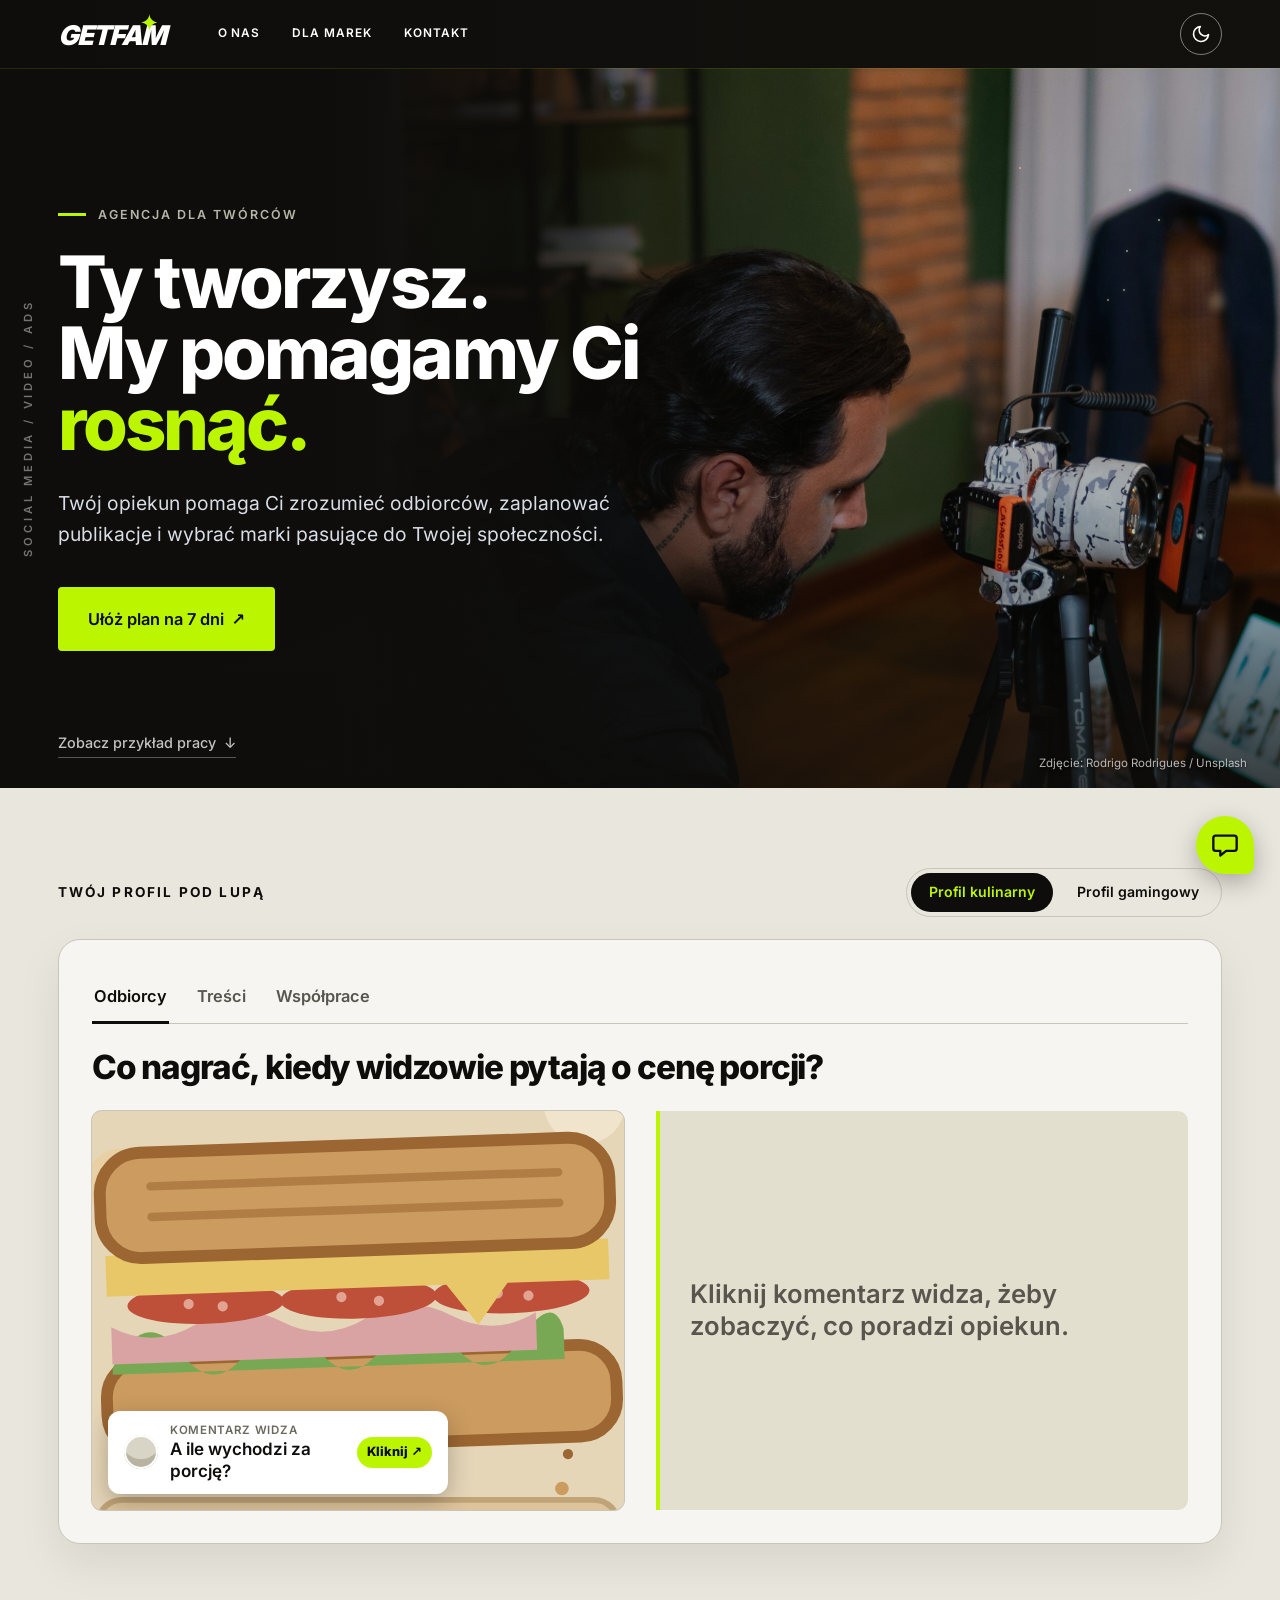
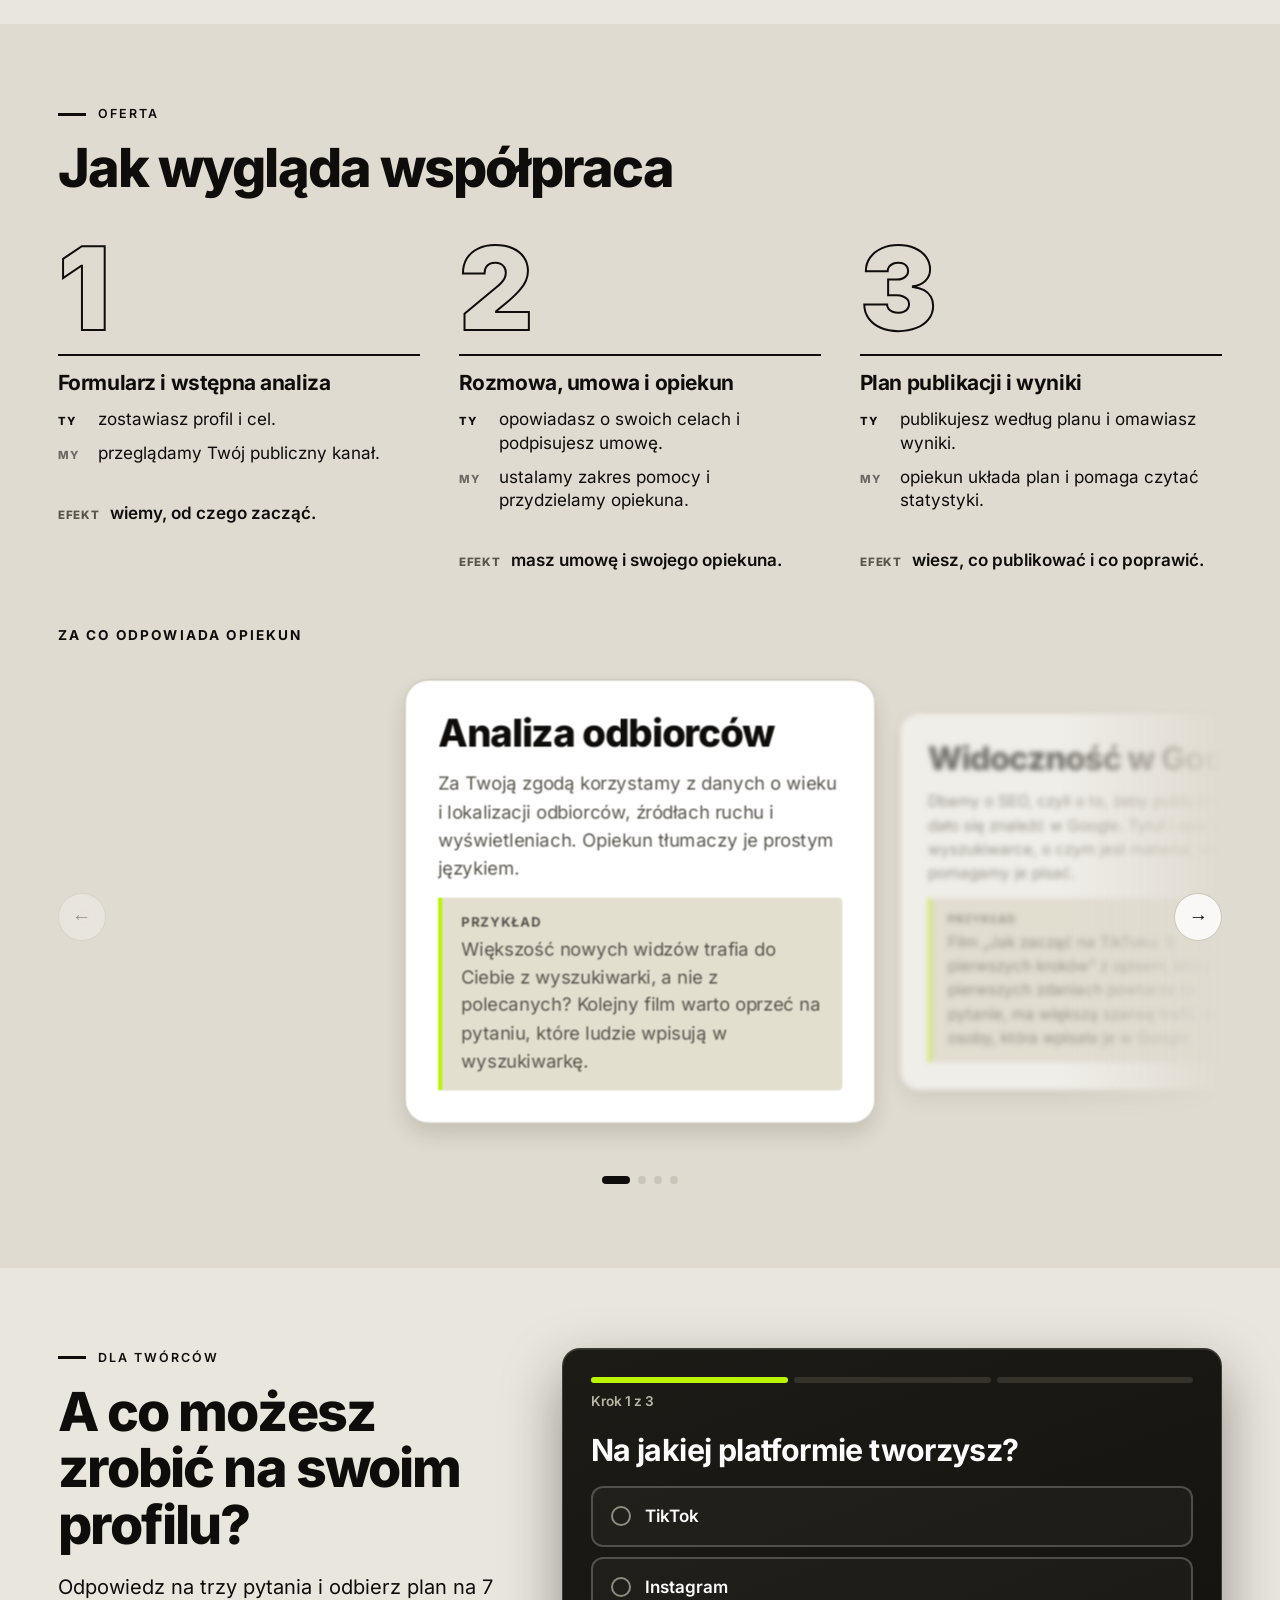
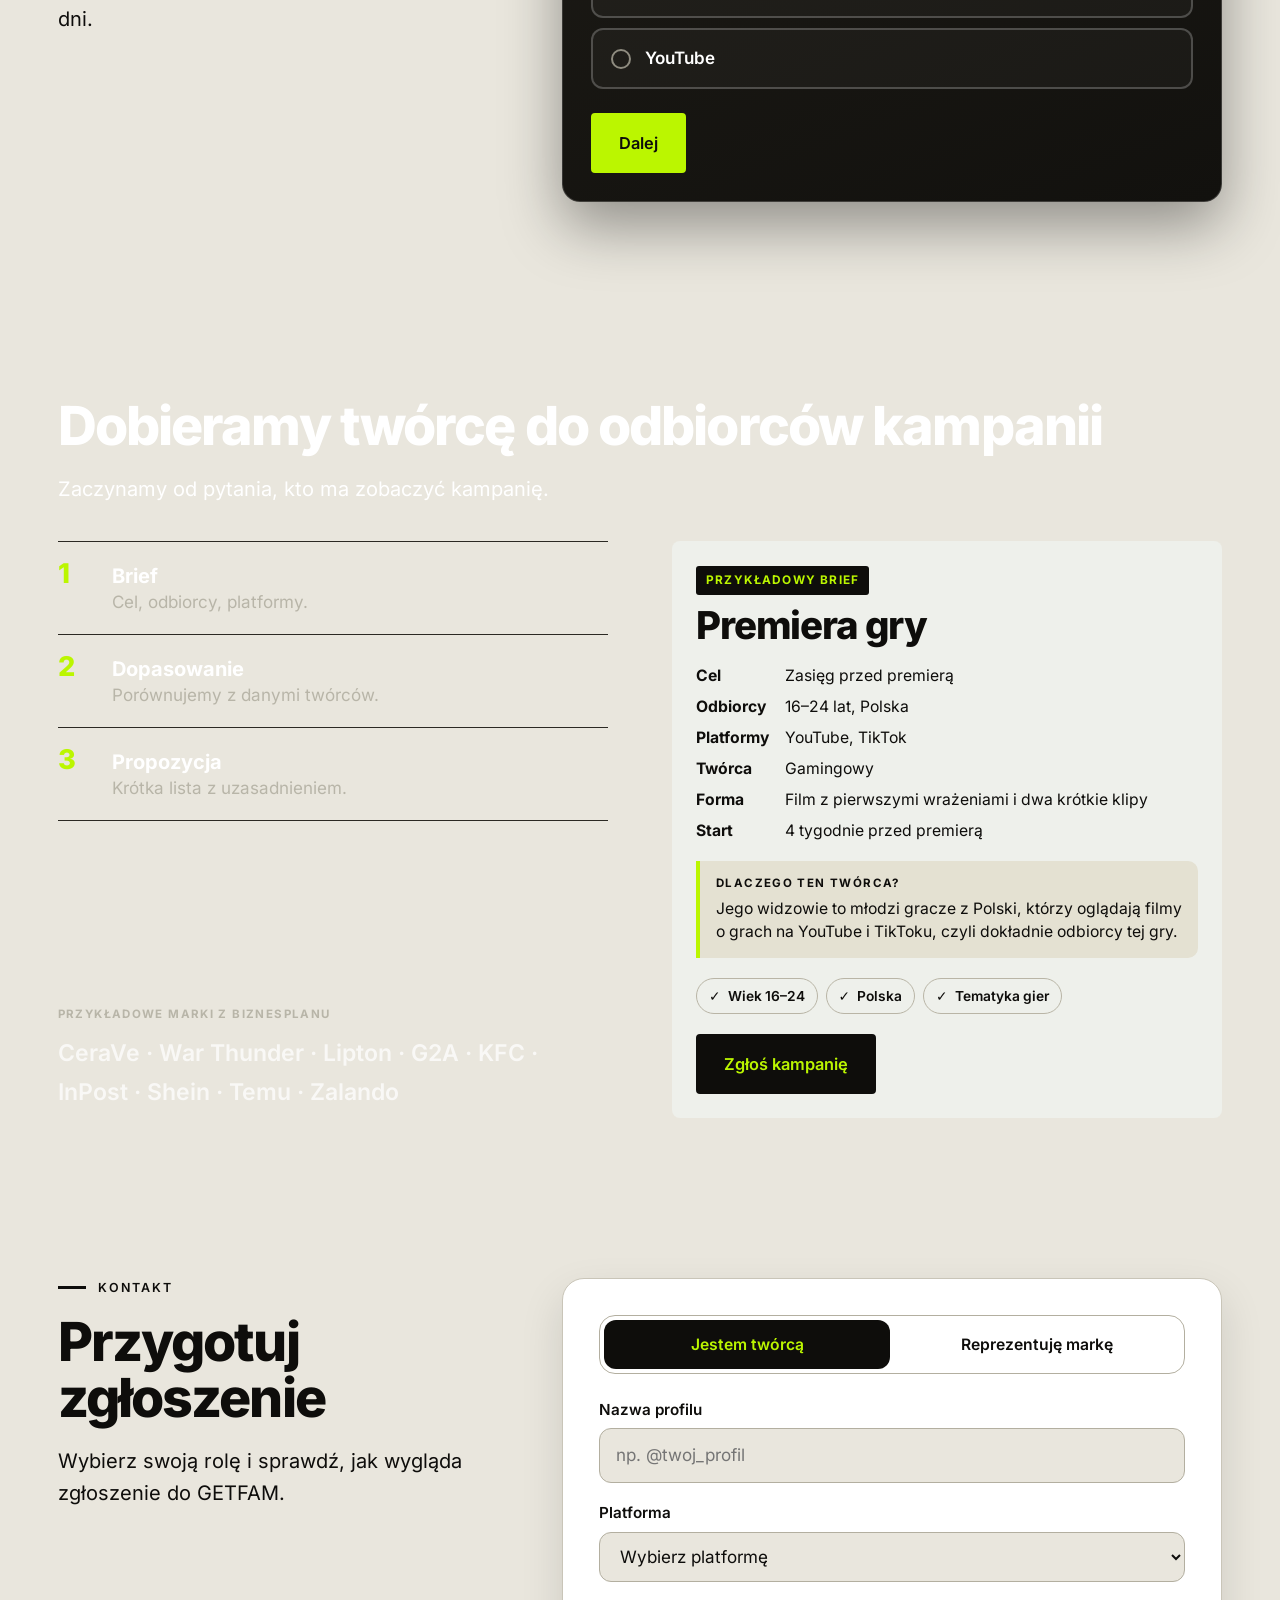
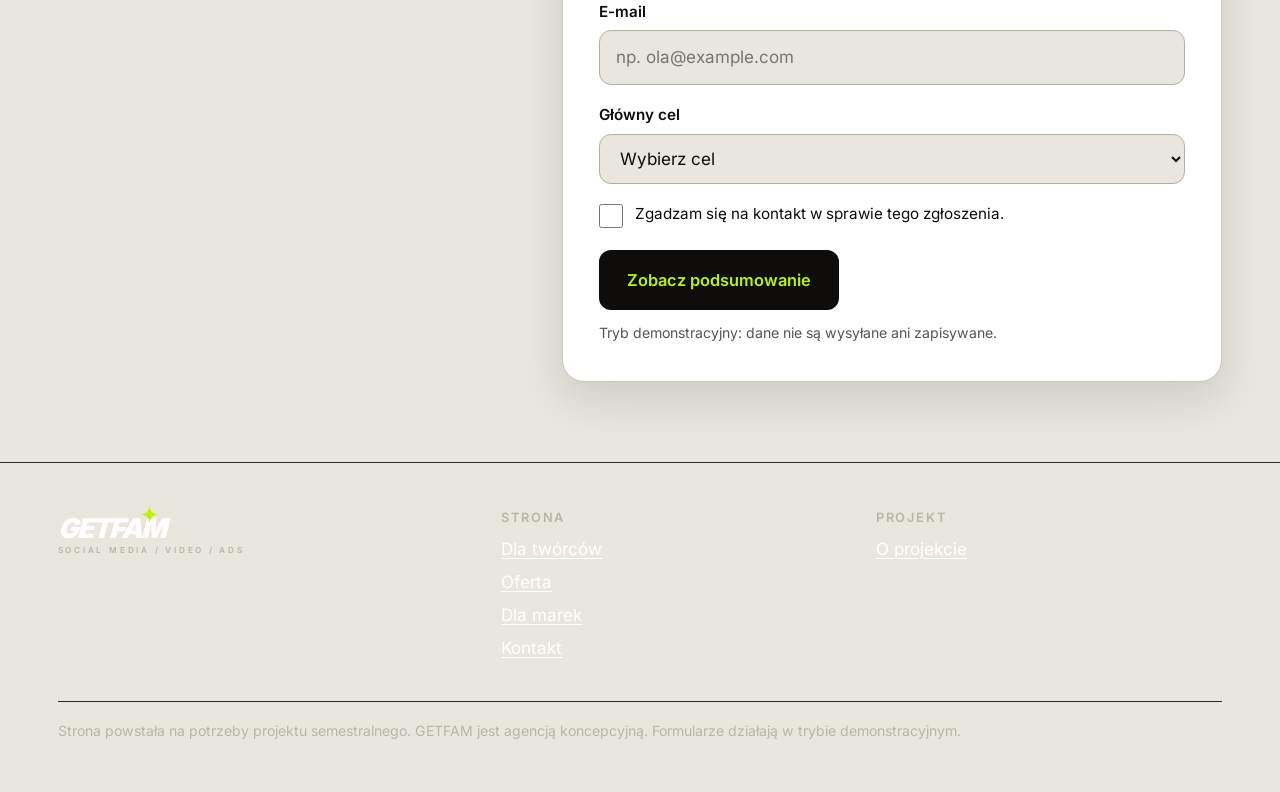
==== commit 66ca3b62: "Formularz: miękkie, zaokrąglone pola i cienkie ramki Co-Authored-By: Claude Sonnet 5.5 <noreply@anth" ====
--- a/index.html
+++ b/index.html
@@ -17,7 +17,7 @@
       if (!(window.matchMedia && window.matchMedia('(prefers-reduced-motion: reduce)').matches)) h.classList.add('intro');
     })();
   </script>
-  <link rel="stylesheet" href="css/style.css?v=20261120u">
+  <link rel="stylesheet" href="css/style.css?v=20261120v">
 </head>
 <body>
   <a class="skip-link" href="#main">Przejdź do treści</a>
@@ -573,6 +573,6 @@
     </button>
   </div>
 
-  <script src="js/app.js?v=20261120u"></script>
+  <script src="js/app.js?v=20261120v"></script>
 </body>
 </html>
--- a/css/style.css
+++ b/css/style.css
@@ -881,3 +881,18 @@
 .carousel__dots { margin-top: 2px; padding-bottom: 4px; }
 .svc-card { box-shadow: 0 10px 24px rgba(14, 13, 11, .14); }
 .svc-card:hover { box-shadow: 0 14px 30px rgba(14, 13, 11, .2); }
+
+/* Formularz: spokojniejszy, zaokrąglony, cienkie ramki zamiast grubych białych kresek */
+:root { --field-line: #b3afa0; --ring: var(--ink); }
+:root[data-theme="dark"] { --field-line: rgba(255, 255, 255, .26); --ring: var(--lime); }
+.form-card { border: 1px solid var(--line); border-radius: 22px; padding: clamp(22px, 3vw, 36px); box-shadow: 0 18px 44px rgba(14, 13, 11, .12); }
+.segmented { gap: 4px; padding: 4px; border: 1px solid var(--field-line); border-radius: 16px; overflow: visible; }
+.segmented span { border-radius: 12px; padding: 12px 8px; transition: background .25s ease, color .25s ease; }
+.segmented input:focus-visible + span { outline: 2px solid var(--ring); outline-offset: 2px; box-shadow: none; }
+.field input[type="text"], .field input[type="email"], .field select, .field textarea { border: 1px solid var(--field-line); border-radius: 12px; padding: 13px 16px; transition: border-color .2s ease, box-shadow .2s ease; }
+.field input[type="text"]:not([aria-invalid="true"]):focus, .field input[type="email"]:not([aria-invalid="true"]):focus, .field select:focus, .field textarea:not([aria-invalid="true"]):focus { border-color: var(--ring); }
+.field input:focus-visible, .field select:focus-visible, .field textarea:focus-visible { outline: none; box-shadow: 0 0 0 3px color-mix(in srgb, var(--ring) 35%, transparent); }
+.field label { font-size: .95rem; }
+.check input { border-radius: 6px; accent-color: var(--lime); }
+:root:not([data-theme="dark"]) .check input { accent-color: var(--ink); }
+.form-card .btn { border-radius: 12px; }
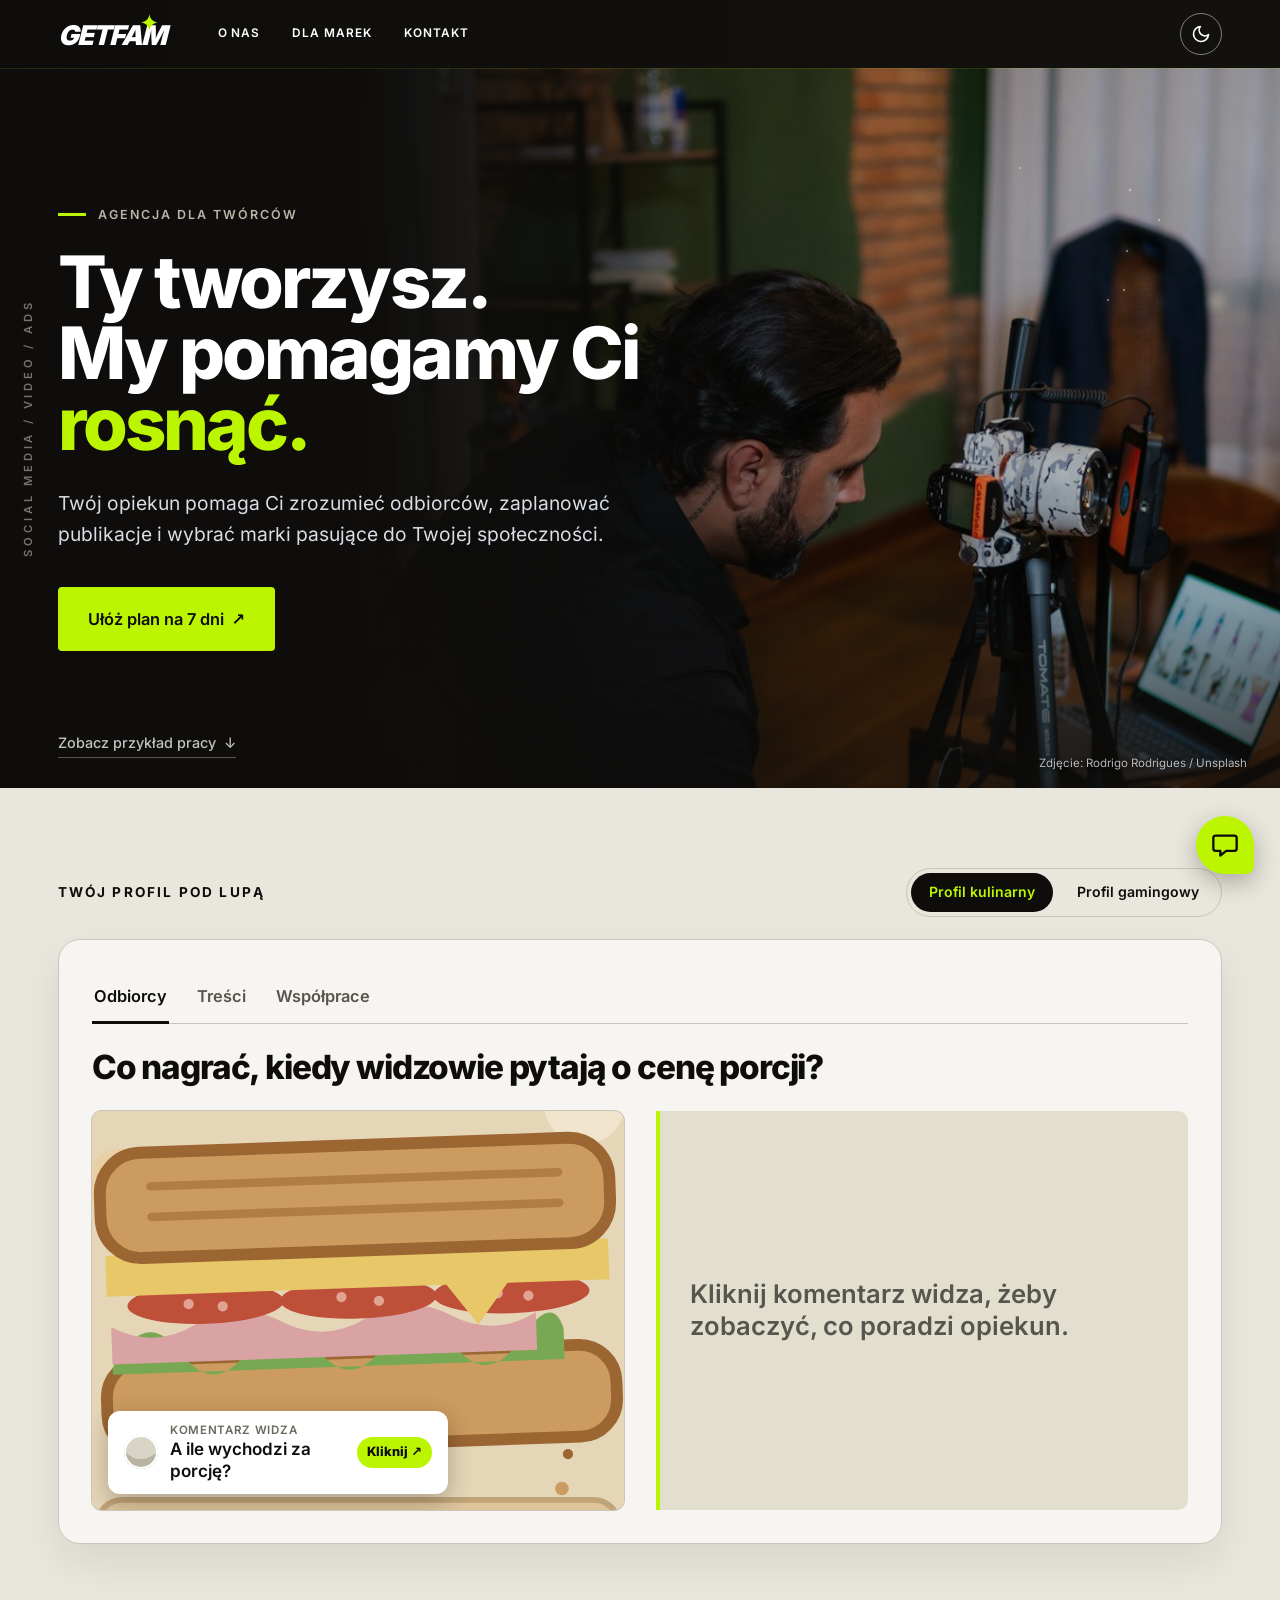
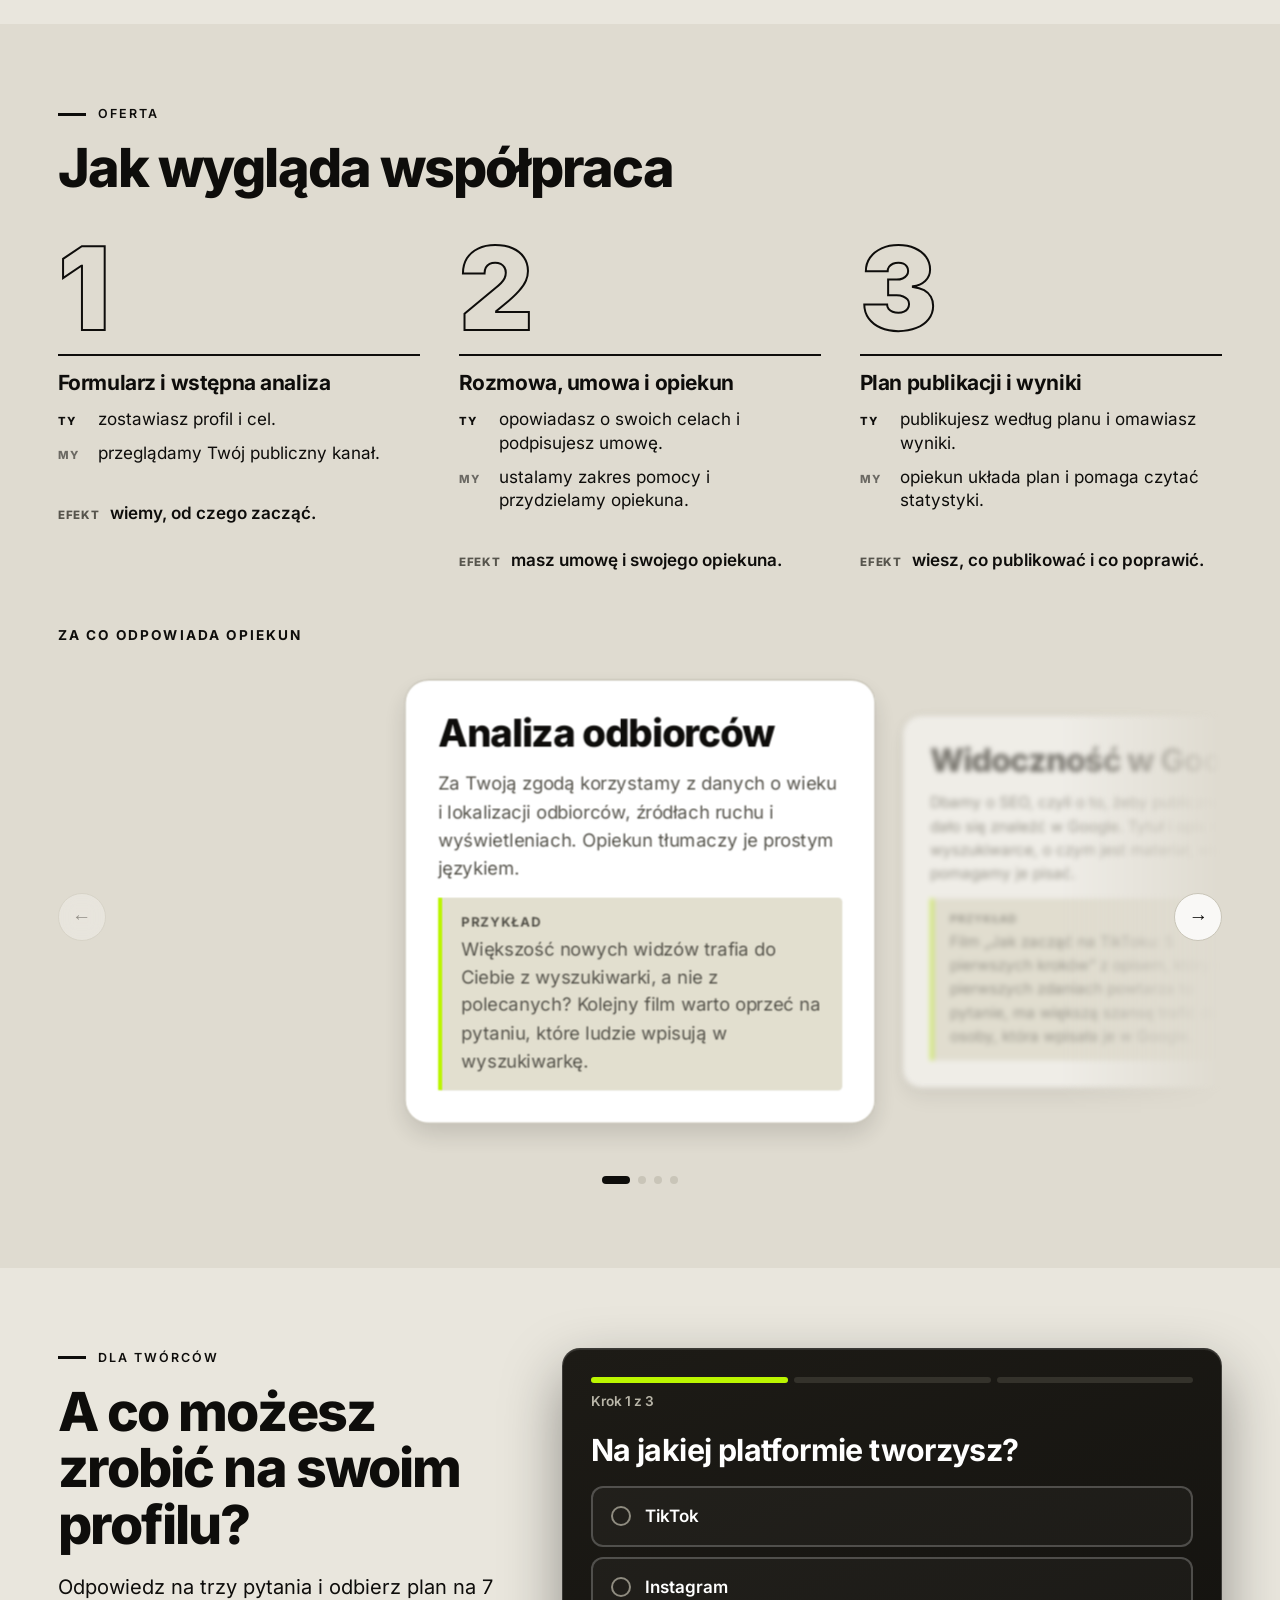
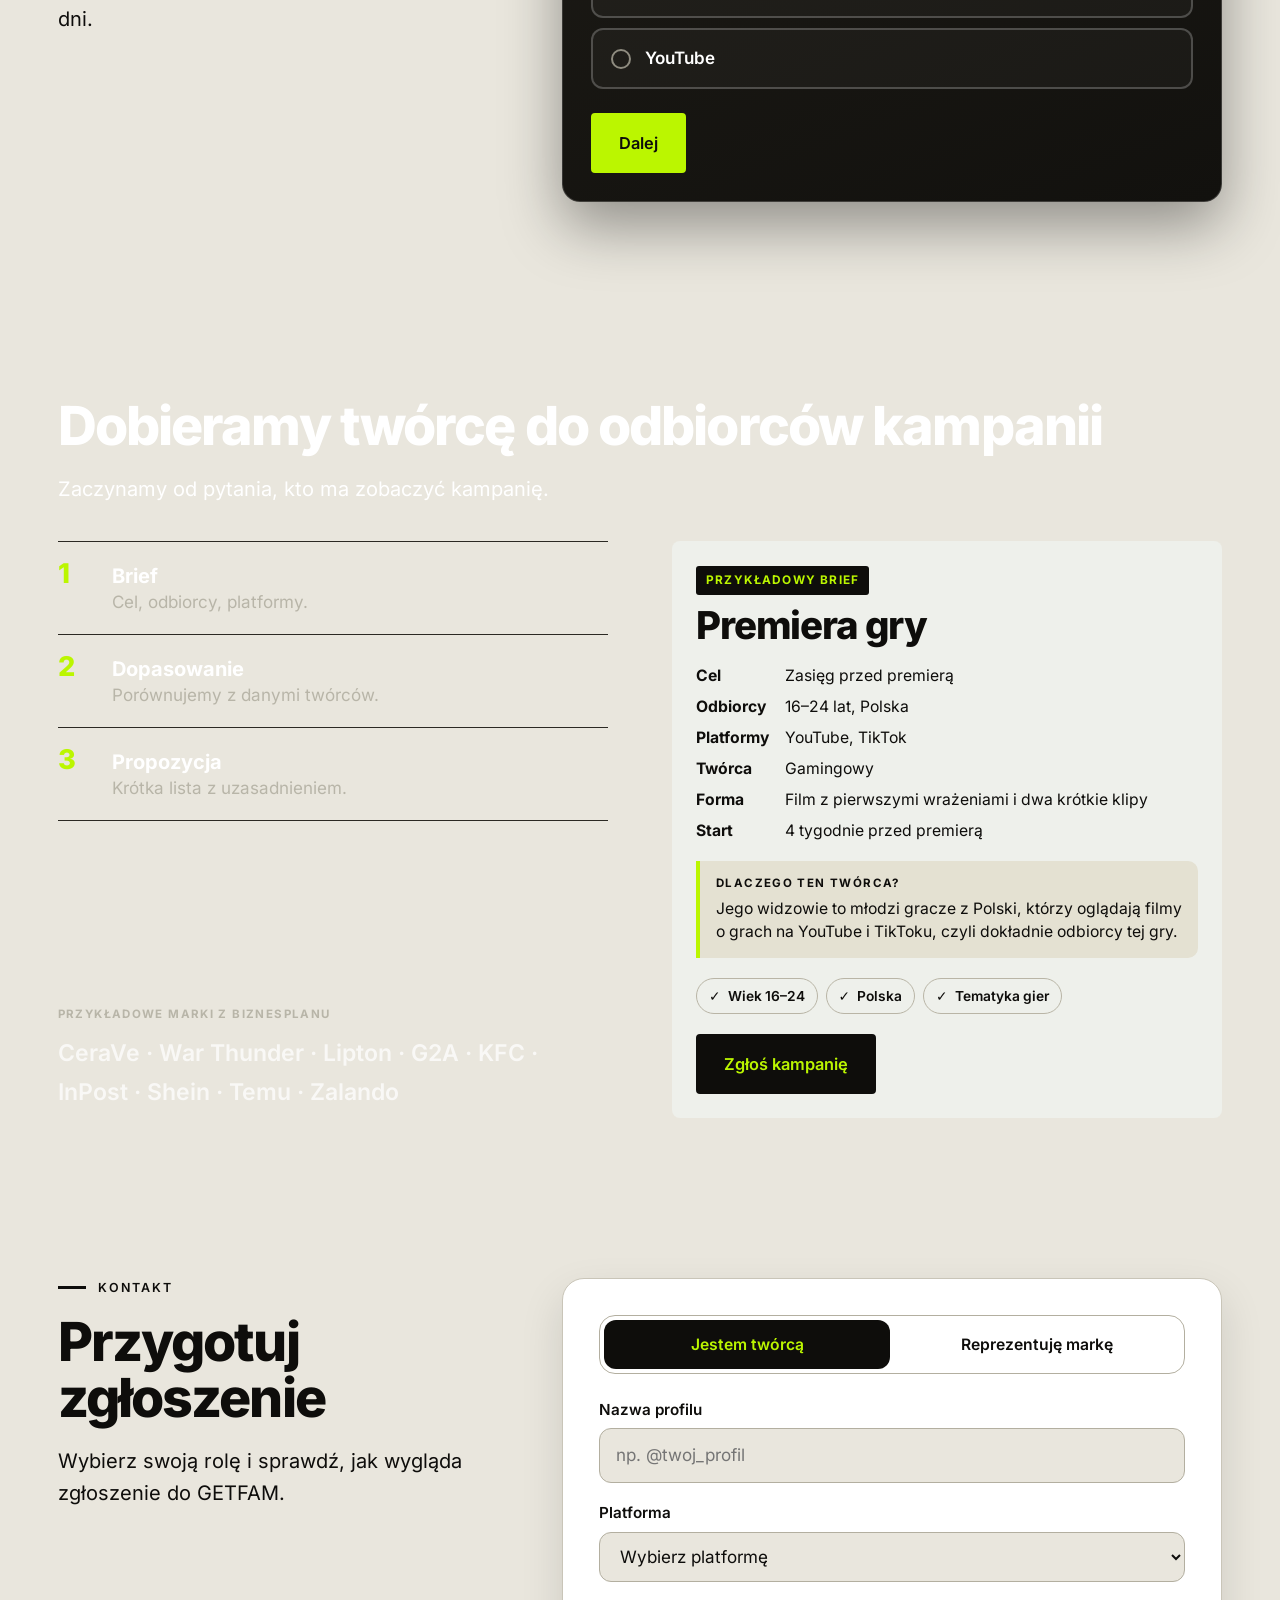
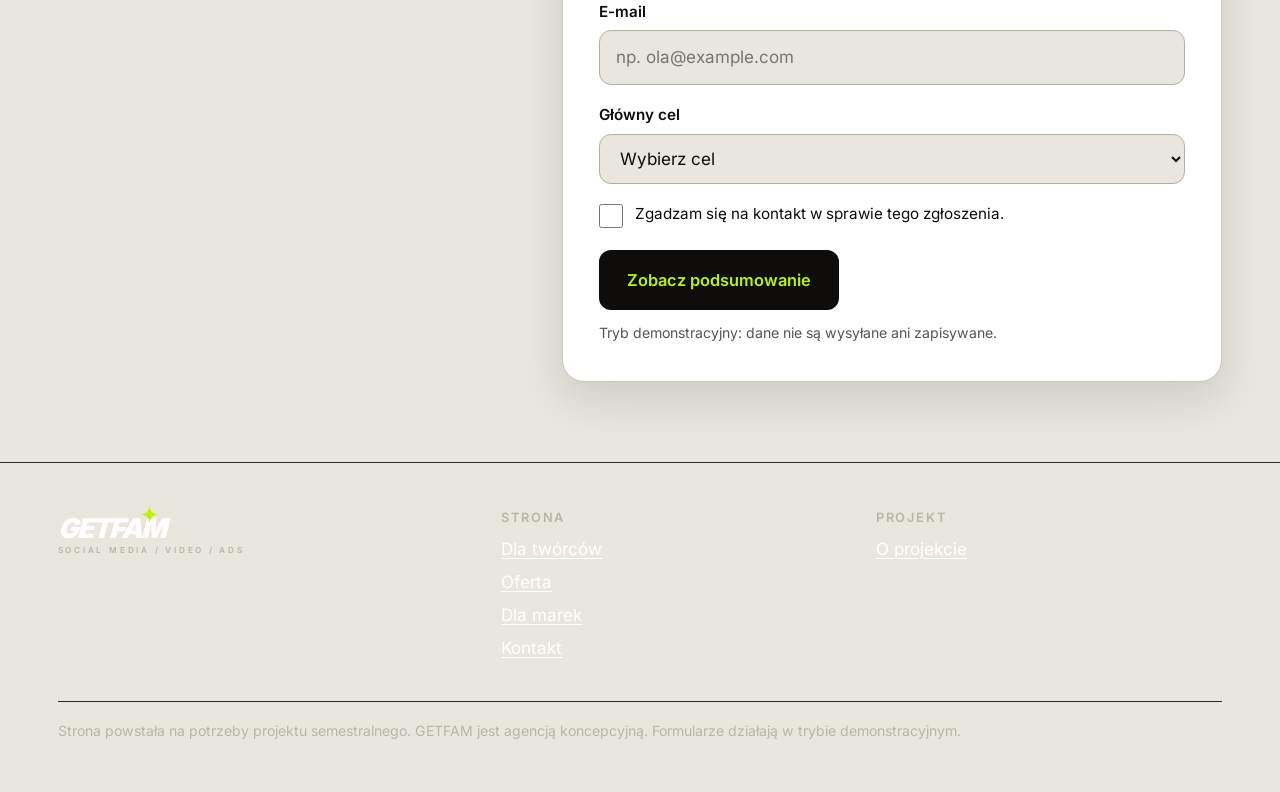
==== commit 6428202f: "O projekcie: nowa podstrona z animowaną mapą modelu, spisem i osią relacji Co-Authored-By: Claude So" ====
--- a/index.html
+++ b/index.html
@@ -17,7 +17,7 @@
       if (!(window.matchMedia && window.matchMedia('(prefers-reduced-motion: reduce)').matches)) h.classList.add('intro');
     })();
   </script>
-  <link rel="stylesheet" href="css/style.css?v=20261120v">
+  <link rel="stylesheet" href="css/style.css?v=20261120w">
 </head>
 <body>
   <a class="skip-link" href="#main">Przejdź do treści</a>
@@ -573,6 +573,6 @@
     </button>
   </div>
 
-  <script src="js/app.js?v=20261120v"></script>
+  <script src="js/app.js?v=20261120w"></script>
 </body>
 </html>
--- a/css/style.css
+++ b/css/style.css
@@ -896,3 +896,118 @@
 .check input { border-radius: 6px; accent-color: var(--lime); }
 :root:not([data-theme="dark"]) .check input { accent-color: var(--ink); }
 .form-card .btn { border-radius: 12px; }
+
+/* ===== O projekcie: mapa modelu, spis, sekcje ===== */
+.pj-hero { background: var(--grad-dark); background-attachment: fixed; color: #fff; padding: clamp(56px, 8vw, 112px) 0 clamp(48px, 6vw, 88px); overflow: hidden; }
+.pj-hero .eyebrow { color: var(--muted-dark); margin-bottom: 22px; }
+.pj-hero h1 { font-size: clamp(3rem, 10vw, 8.6rem); font-weight: 900; letter-spacing: -.055em; line-height: .9; margin: 0 0 26px; }
+.pj-hero h1 .accent { display: block; color: var(--lime); }
+.pj-lead { font-size: clamp(1.1rem, 1.6vw, 1.4rem); line-height: 1.5; color: #dcd9cd; max-width: 30em; margin: 0; }
+
+.pj-map { display: grid; gap: 6px; margin-top: clamp(40px, 6vw, 72px); align-items: center; }
+@media (min-width: 900px) { .pj-map { grid-template-columns: 1fr minmax(120px, .85fr) 1.15fr minmax(120px, .85fr) 1fr; gap: 0; } }
+.pj-node { display: flex; flex-direction: column; gap: 4px; text-align: left; padding: clamp(18px, 2vw, 26px); border: 1px solid rgba(255, 255, 255, .2); border-radius: 22px; background: rgba(255, 255, 255, .05); color: #fff; font: inherit; cursor: pointer; transition: transform .35s cubic-bezier(.2, .8, .2, 1), border-color .3s, background .3s, box-shadow .3s; }
+.pj-node:hover { transform: translateY(-4px); border-color: rgba(187, 246, 0, .6); }
+.pj-node:focus-visible { outline: 3px solid var(--lime); outline-offset: 3px; }
+.pj-node.is-on { border-color: var(--lime); background: rgba(187, 246, 0, .1); box-shadow: 0 0 0 4px rgba(187, 246, 0, .12); }
+.pj-node__tag { font-size: .72rem; font-weight: 800; letter-spacing: .14em; text-transform: uppercase; color: var(--lime); }
+.pj-node__name { font-size: clamp(1.6rem, 2.6vw, 2.2rem); font-weight: 800; letter-spacing: -.03em; line-height: 1.05; }
+.pj-node__sub { font-size: .92rem; color: var(--muted-dark); }
+.pj-node--core { background: var(--lime); border-color: var(--lime); color: #0e0d0b; padding-block: clamp(26px, 3vw, 40px); }
+.pj-node--core .pj-node__tag, .pj-node--core .pj-node__sub { color: #2b2a22; }
+.pj-node--core .pj-node__name { font-size: clamp(2rem, 3.4vw, 3rem); }
+.pj-node--core.is-on { background: var(--lime); box-shadow: 0 0 0 5px rgba(187, 246, 0, .28), 0 20px 50px rgba(187, 246, 0, .18); }
+.pj-node--core:hover { border-color: #fff; }
+
+.pj-link { display: grid; gap: 10px; padding: 8px 14px; }
+.pj-track { position: relative; display: flex; flex-direction: column; justify-content: flex-end; height: 40px; }
+.pj-track span { text-align: center; font-size: .68rem; font-weight: 700; letter-spacing: .08em; text-transform: uppercase; color: var(--muted-dark); margin-bottom: 8px; line-height: 1.2; }
+.pj-track::before { content: ""; position: absolute; left: 0; right: 0; bottom: 3px; height: 0; border-top: 2px dashed rgba(255, 255, 255, .3); }
+.pj-track::after { content: ""; position: absolute; bottom: -1px; right: 0; width: 0; height: 0; border: 6px solid transparent; border-left: 9px solid rgba(255, 255, 255, .55); border-right: 0; }
+.pj-track--back::after { right: auto; left: 0; border-left: 0; border-right: 9px solid rgba(255, 255, 255, .55); }
+.pj-track i { position: absolute; bottom: -1px; left: 0; width: 10px; height: 10px; border-radius: 50%; background: var(--lime); box-shadow: 0 0 12px var(--lime); animation: pj-run 2.6s cubic-bezier(.5, 0, .5, 1) infinite; }
+.pj-track--back i { animation-direction: reverse; animation-delay: .9s; }
+@keyframes pj-run { 0% { left: 0; opacity: 0; } 12% { opacity: 1; } 88% { opacity: 1; } 100% { left: calc(100% - 10px); opacity: 0; } }
+
+.pj-detail { margin-top: 26px; }
+.pj-detail__panel { max-width: 46em; padding: 20px 24px; border-left: 3px solid var(--lime); background: rgba(255, 255, 255, .05); border-radius: 0 16px 16px 0; }
+.pj-detail__panel:not([hidden]) { animation: chat-in .35s ease-out; }
+.pj-detail__panel h2 { font-size: 1.35rem; margin: 0 0 6px; }
+.pj-detail__panel p { margin: 0; color: #dcd9cd; }
+
+.pj-spis { position: sticky; top: var(--header-h); z-index: 40; background: color-mix(in srgb, var(--paper) 90%, transparent); -webkit-backdrop-filter: blur(10px); backdrop-filter: blur(10px); border-bottom: 1px solid var(--line); }
+.pj-spis .container { display: flex; gap: 4px; overflow-x: auto; scrollbar-width: none; }
+.pj-spis .container::-webkit-scrollbar { display: none; }
+.pj-spis a { flex: none; padding: 16px 12px 13px; font-size: .74rem; font-weight: 700; letter-spacing: .12em; text-transform: uppercase; color: var(--muted); text-decoration: none; border-bottom: 3px solid transparent; transition: color .2s, border-color .2s; }
+.pj-spis a:hover { color: var(--ink); }
+.pj-spis a.is-on { color: var(--ink); border-bottom-color: var(--lime); }
+:root:not([data-theme="dark"]) .pj-spis a.is-on { border-bottom-color: var(--ink); }
+
+.pj-sec { padding: clamp(64px, 9vw, 120px) 0; scroll-margin-top: calc(var(--header-h) + 54px); }
+.pj-sec--tint { background: var(--paper-2); }
+.pj-sec--dark { background: var(--grad-dark); background-attachment: fixed; color: #fff; }
+.pj-sec h2 { font-size: clamp(2rem, 5vw, 3.8rem); font-weight: 800; letter-spacing: -.04em; line-height: 1.02; margin: 0 0 18px; max-width: 16em; }
+.pj-kicker { display: flex; align-items: center; gap: 12px; font-size: .74rem; font-weight: 800; letter-spacing: .16em; text-transform: uppercase; margin: 0 0 16px; }
+.pj-kicker::before { content: ""; width: 28px; height: 3px; background: var(--lime); }
+:root:not([data-theme="dark"]) .pj-sec:not(.pj-sec--dark) .pj-kicker::before { background: var(--ink); }
+.pj-sub { font-size: 1.15rem; color: var(--muted); margin: 0 0 8px; max-width: 34em; }
+.pj-sec p { max-width: 38em; }
+
+.pj-split { display: grid; gap: 28px; align-items: center; }
+@media (min-width: 860px) { .pj-split { grid-template-columns: auto 1fr; gap: clamp(40px, 7vw, 100px); } }
+.pj-big { font-size: clamp(9rem, 24vw, 20rem); font-weight: 900; line-height: .8; letter-spacing: -.06em; color: transparent; -webkit-text-stroke: 3px var(--ink); user-select: none; }
+.pj-big span { color: var(--lime); -webkit-text-stroke: 3px var(--ink); }
+
+.pj-cards { list-style: none; margin: 36px 0 0; padding: 0; display: grid; gap: 16px; }
+@media (min-width: 700px) { .pj-cards--4 { grid-template-columns: repeat(2, 1fr); } .pj-cards--3 { grid-template-columns: repeat(3, 1fr); } }
+@media (min-width: 1100px) { .pj-cards--4 { grid-template-columns: repeat(4, 1fr); } }
+.pj-cards li { position: relative; overflow: hidden; display: flex; flex-direction: column; gap: 10px; padding: clamp(22px, 2.4vw, 30px); border-radius: 22px; background: var(--card); border: 1px solid var(--line); transition: transform .35s cubic-bezier(.2, .8, .2, 1), border-color .3s; }
+.pj-cards li::before { content: ""; position: absolute; left: 0; top: 0; right: 0; height: 5px; background: var(--lime); transform: scaleX(0); transform-origin: left; transition: transform .45s cubic-bezier(.7, 0, .2, 1); }
+.pj-cards li:hover { transform: translateY(-5px); border-color: var(--ink); }
+.pj-cards li:hover::before { transform: scaleX(1); }
+.pj-cards b { font-size: clamp(1.5rem, 2.4vw, 2rem); font-weight: 800; letter-spacing: -.03em; line-height: 1.05; }
+.pj-cards span { color: var(--muted); line-height: 1.5; }
+.pj-cards--dark li { background: rgba(255, 255, 255, .06); border-color: rgba(255, 255, 255, .16); }
+.pj-cards--dark li:hover { border-color: var(--lime); }
+.pj-cards--dark span { color: var(--muted-dark); }
+
+.pj-chain { list-style: none; margin: 40px 0 0; padding: 0; display: grid; gap: 0; position: relative; counter-reset: c; }
+@media (min-width: 860px) { .pj-chain { grid-template-columns: repeat(3, 1fr); } }
+.pj-chain::before { content: ""; position: absolute; left: 0; right: 0; top: 0; height: 3px; background: var(--line); }
+.pj-chain::after { content: ""; position: absolute; top: 0; left: 0; height: 3px; width: 22%; background: var(--lime); box-shadow: 0 0 12px var(--lime); animation: pj-chain 3.4s cubic-bezier(.6, 0, .4, 1) infinite; }
+@keyframes pj-chain { 0% { left: 0; } 100% { left: 78%; } }
+.pj-chain li { counter-increment: c; padding: 34px 28px 30px 0; display: flex; flex-direction: column; gap: 8px; }
+.pj-chain li::before { content: "0" counter(c); font-size: clamp(3rem, 6vw, 5rem); font-weight: 900; letter-spacing: -.05em; line-height: .9; color: transparent; -webkit-text-stroke: 2px var(--ink); }
+.pj-chain b { font-size: clamp(1.4rem, 2.2vw, 1.8rem); font-weight: 800; letter-spacing: -.025em; }
+.pj-chain span { color: var(--muted); max-width: 22em; }
+.pj-note { font-size: clamp(1.15rem, 1.8vw, 1.4rem); font-weight: 600; margin: 36px 0 0; }
+
+.pj-time { position: relative; margin-top: 44px; }
+.pj-time ol { list-style: none; margin: 0; padding: 0; display: grid; gap: 28px; }
+@media (min-width: 860px) { .pj-time ol { grid-template-columns: repeat(3, 1fr); gap: 36px; } }
+.pj-time li { position: relative; display: flex; flex-direction: column; gap: 6px; padding-top: 58px; }
+.pj-time li b { font-size: clamp(1.4rem, 2.2vw, 1.8rem); font-weight: 800; letter-spacing: -.025em; }
+.pj-time li span:not(.pj-time__dot) { color: var(--muted); max-width: 20em; }
+.pj-time__dot { position: absolute; top: 0; left: 0; z-index: 1; width: 24px; height: 24px; border-radius: 50%; border: 3px solid var(--ink); background: var(--paper); transition: background .4s, transform .4s; }
+.pj-time li.is-on .pj-time__dot { background: var(--lime); transform: scale(1.25); }
+.pj-time__line { position: absolute; top: 11px; left: 12px; right: 12px; height: 3px; background: var(--line); }
+.pj-time__line i { display: block; height: 100%; background: var(--ink); transform: scaleX(var(--p, 0)); transform-origin: left; }
+@media (max-width: 859px) {
+  .pj-time li { padding: 0 0 0 54px; }
+  .pj-time__line { top: 12px; bottom: 12px; left: 10px; right: auto; width: 3px; height: auto; }
+  .pj-time__line i { width: 100%; height: 100%; transform: scaleY(var(--p, 0)); transform-origin: top; }
+}
+
+.pj-res__tabs { display: flex; flex-wrap: wrap; gap: 10px; margin: 34px 0 22px; }
+.pj-res__list { list-style: none; margin: 0; padding: 0; display: flex; flex-wrap: wrap; gap: 10px; max-width: 60em; }
+.pj-res__list:not([hidden]) li { animation: chat-in .4s ease-out backwards; }
+.pj-res__list li { padding: 12px 18px; border-radius: 999px; background: var(--card); border: 1px solid var(--field-line); font-size: 1.05rem; font-weight: 500; }
+.pj-res__list li:nth-child(2) { animation-delay: .05s; } .pj-res__list li:nth-child(3) { animation-delay: .1s; } .pj-res__list li:nth-child(4) { animation-delay: .15s; } .pj-res__list li:nth-child(5) { animation-delay: .2s; } .pj-res__list li:nth-child(6) { animation-delay: .25s; }
+
+.pj-access { list-style: none; margin: 36px 0 0; padding: 0; display: grid; gap: 16px; }
+@media (min-width: 800px) { .pj-access { grid-template-columns: 1fr 1fr; } }
+.pj-access li { display: flex; flex-direction: column; padding: clamp(22px, 2.4vw, 30px); border-radius: 22px; background: var(--card); border: 1px solid var(--line); }
+.pj-access b { font-size: 1.3rem; font-weight: 800; letter-spacing: -.02em; }
+.pj-access__what { color: var(--muted); margin: 6px 0 16px; }
+.pj-access__why { margin-top: auto; padding-top: 14px; border-top: 1px solid var(--line); font-weight: 600; }
+@media (prefers-reduced-motion: reduce) { .pj-track i, .pj-chain::after { animation: none; } .pj-track i { opacity: 1; left: 45%; } .pj-chain::after { width: 100%; } }
